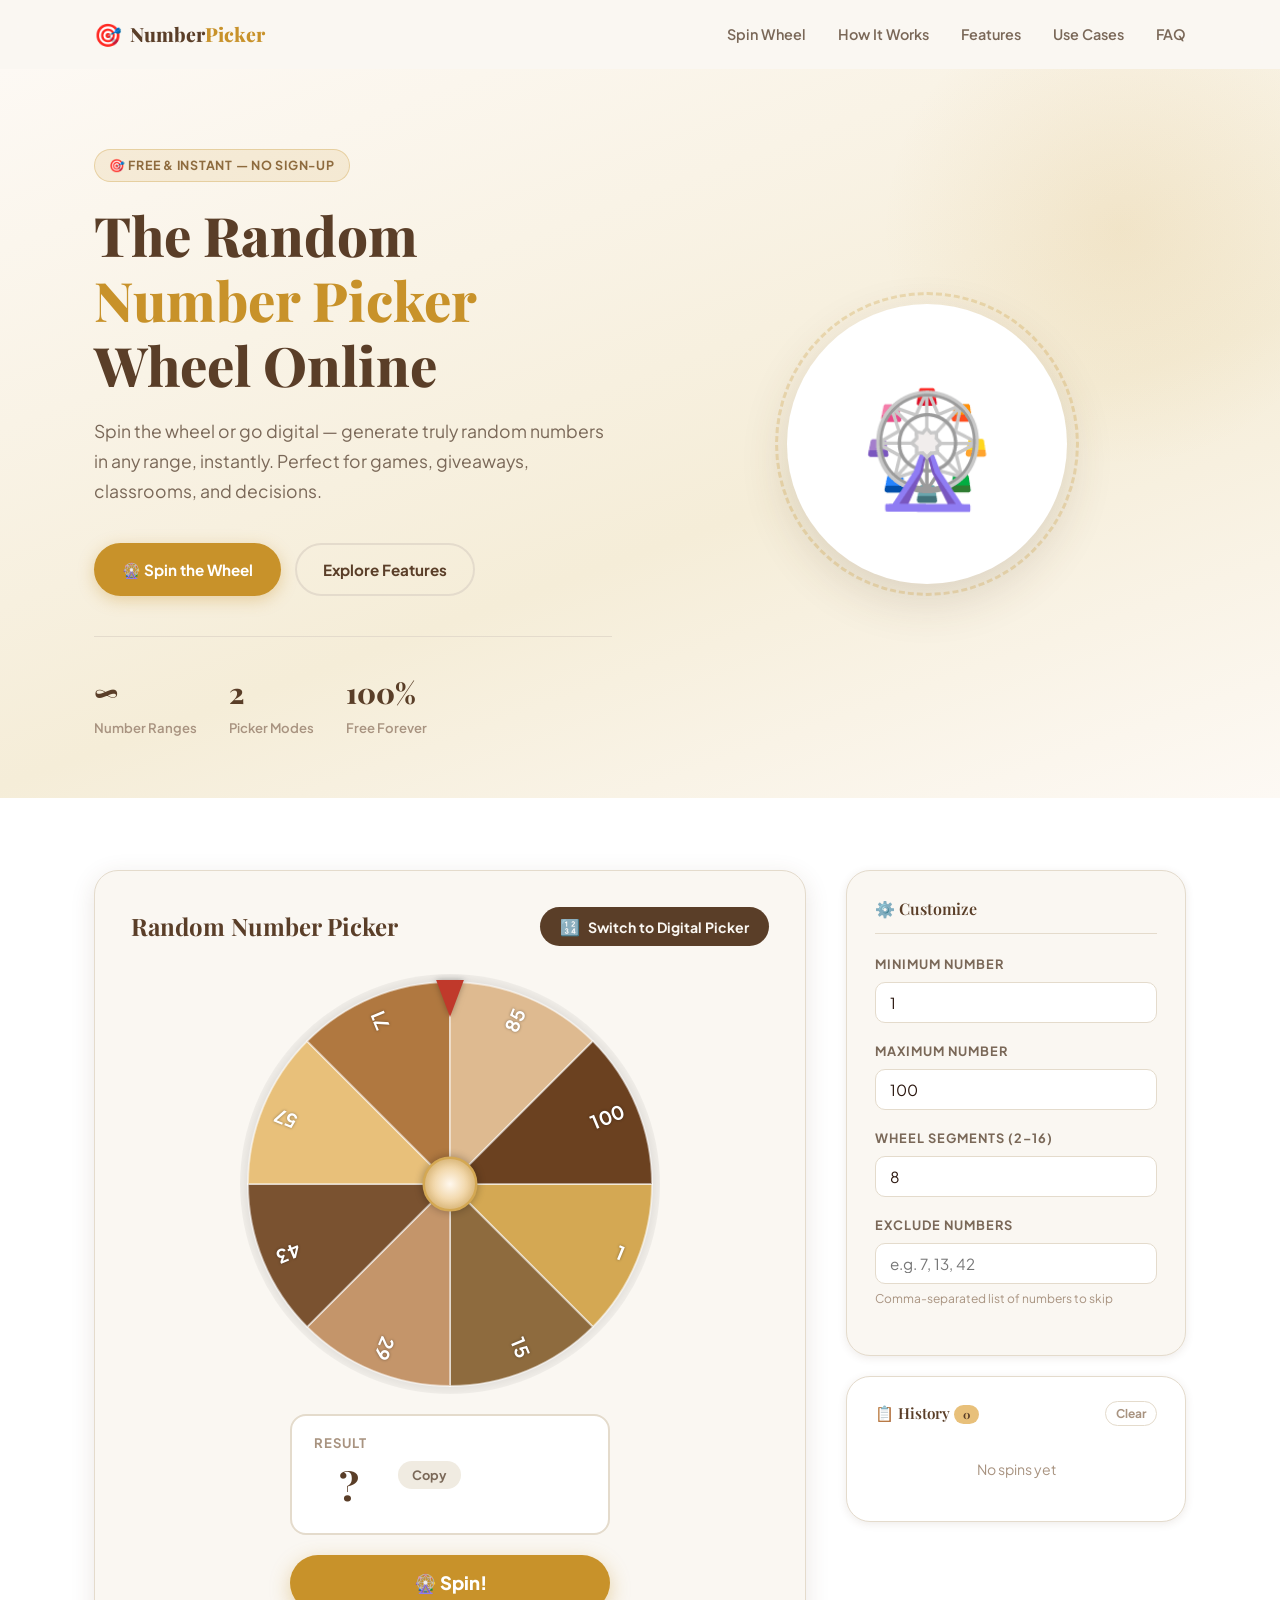
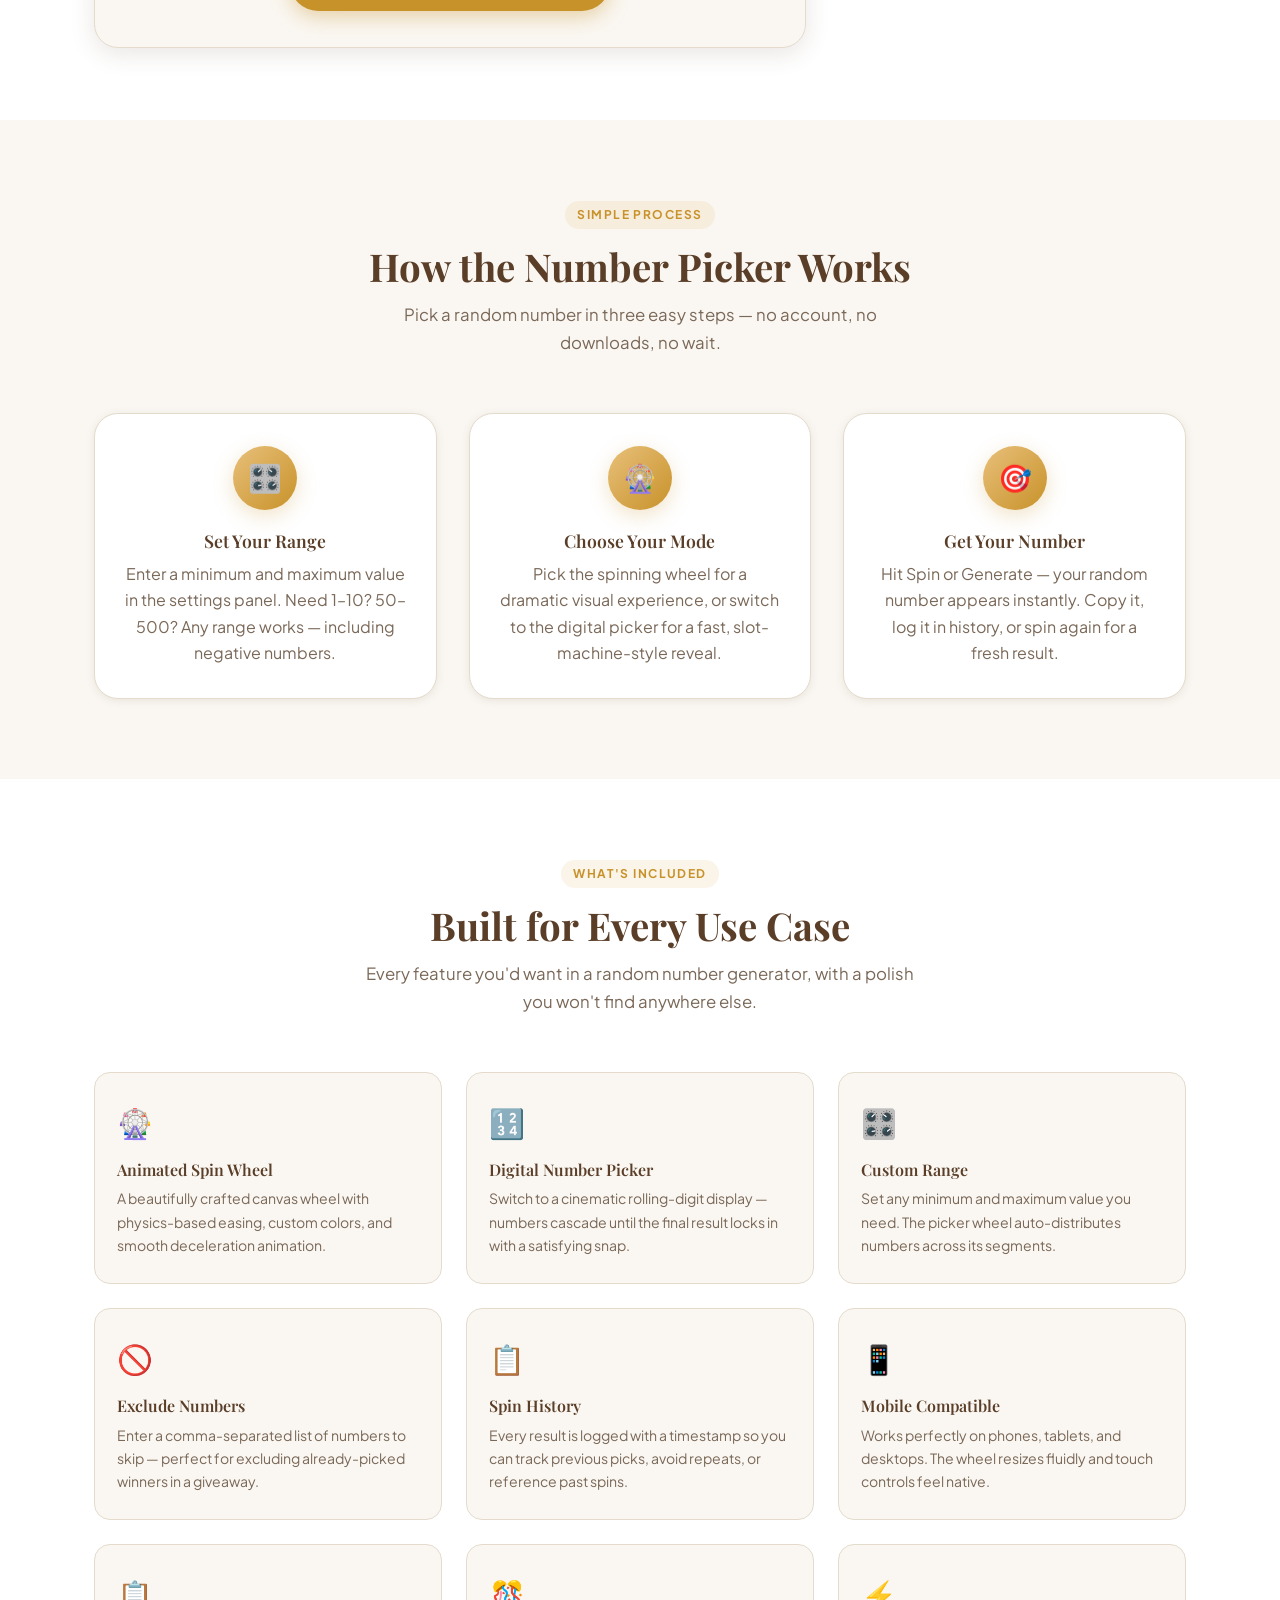
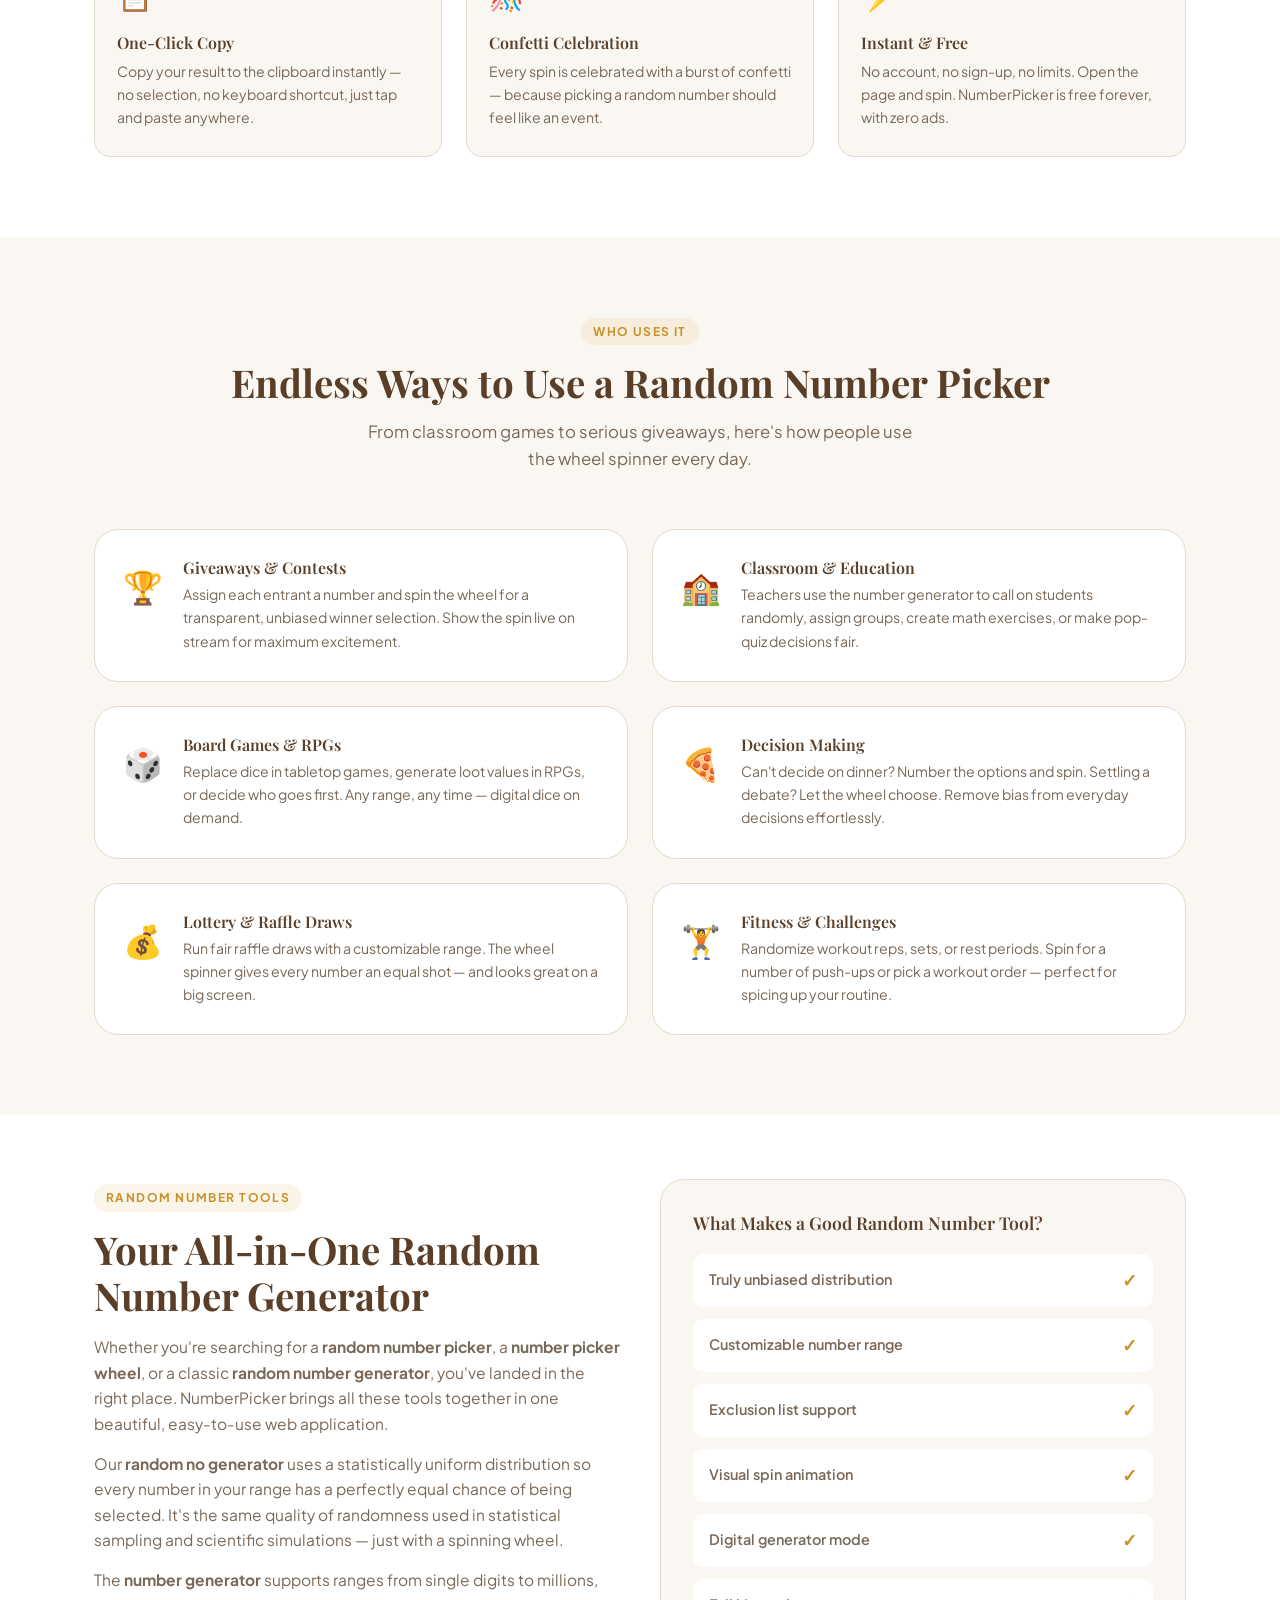
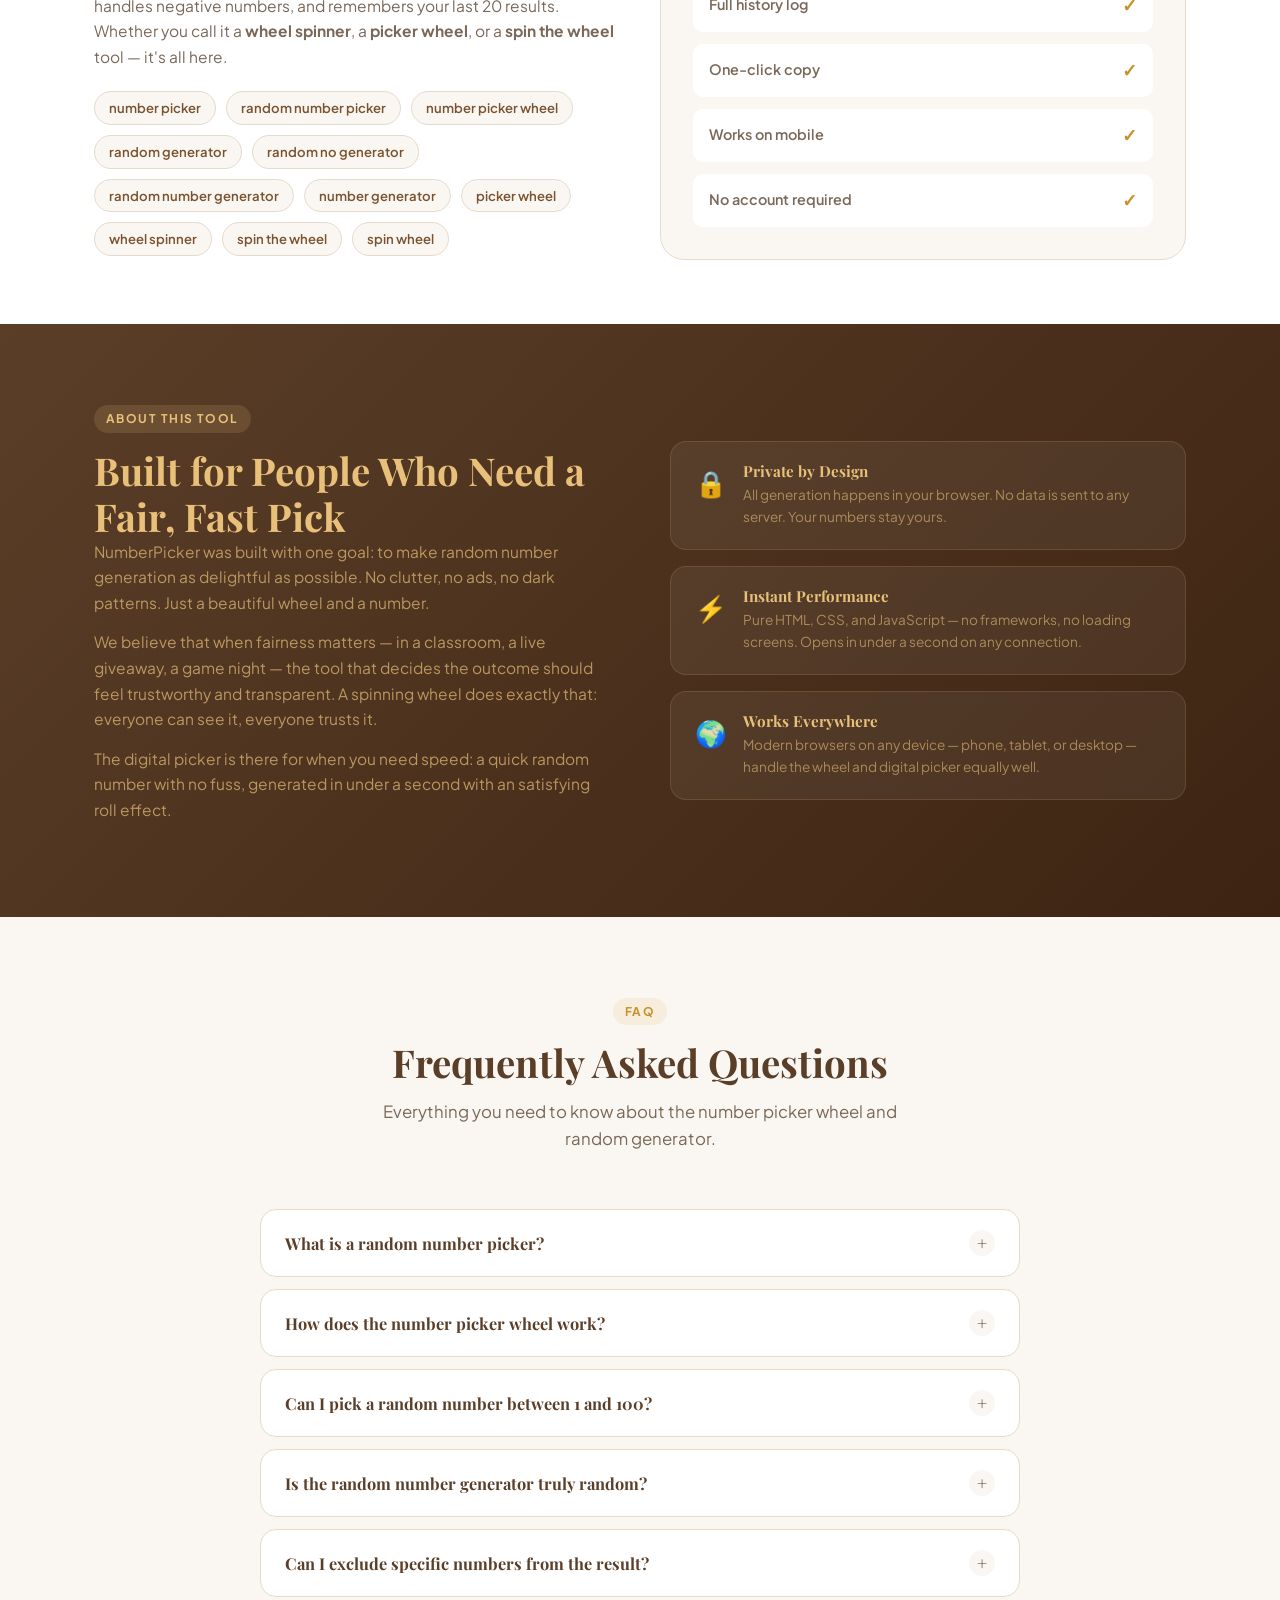
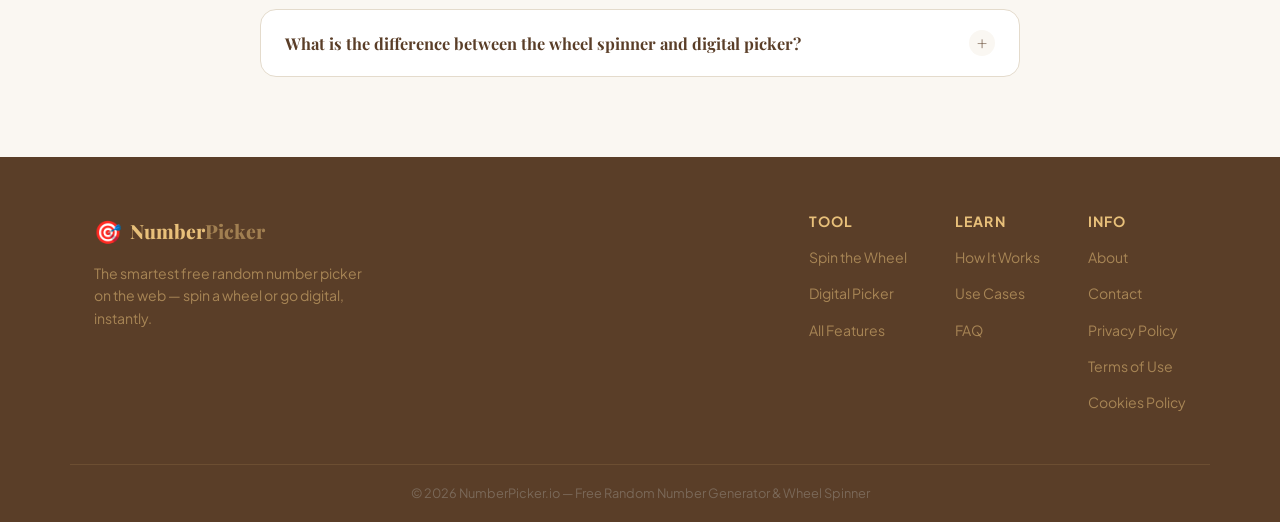
==== index.html @ 72702cea "Update index.html" ====
<!DOCTYPE html>
<html lang="en">
<head>
  <meta charset="UTF-8" />
  <meta name="viewport" content="width=device-width, initial-scale=1.0" />
  <title>Number Picker Wheel — Random Number Generator — Spin the Wheel</title>
  <meta name="description" content="NumberPicker is a free random number picker with a beautiful spin wheel and digital picker. Customize your range, exclude numbers, and spin instantly. Perfect for giveaways, games, classrooms, and more." />
  <meta name="keywords" content="number picker, random number picker, number picker wheel, random generator, random number generator, number generator, picker wheel, wheel spinner, spin the wheel, spin wheel, random no generator" />
  <link rel="canonical" href="https://numberpicker.github.io/" />
  <link rel="icon" type="image/png" sizes="32x32" href="/favicon.png">

  <!-- Open Graph -->
  <meta property="og:type" content="website" />
  <meta property="og:url" content="https://numberpicker.github.io/" />
  <meta property="og:title" content="Number Picker Wheel — Free Random Number Generator" />
  <meta property="og:description" content="Spin the wheel or use the digital picker to generate random numbers instantly. Fully customizable, free, and beautiful." />
  <meta property="og:image" content="https://numberpicker.github.io/images/og.png" />

  <!-- Twitter Card -->
  <meta name="twitter:card" content="summary_large_image" />
  <meta name="twitter:title" content="Number Picker Wheel — Free Random Number Generator" />
  <meta name="twitter:description" content="Free random number picker with a spin wheel and digital mode. Customizable range, exclusions, and spin history." />
  <meta name="twitter:image" content="https://numberpicker.github.io/images/og.png" />

  <!-- Schema Markup -->
  <script type="application/ld+json">
  {
    "@context": "https://schema.org",
    "@graph": [
      {
        "@type": "WebSite",
        "@id": "https://numberpicker.github.io/#website",
        "url": "https://numberpicker.github.io/",
        "name": "NumberPicker",
        "description": "Free random number picker with spin wheel and digital generator",
        "inLanguage": "en-US"
      },
      {
        "@type": "WebApplication",
        "@id": "https://numberpicker.github.io/#app",
        "name": "Number Picker Wheel",
        "url": "https://numberpicker.github.io/",
        "description": "A free, beautiful random number generator with a spin wheel and digital picker mode. Customize your range, exclude numbers, and spin instantly.",
        "applicationCategory": "UtilityApplication",
        "operatingSystem": "Any",
        "offers": {
          "@type": "Offer",
          "price": "0",
          "priceCurrency": "USD"
        },
        "featureList": [
          "Animated number picker wheel",
          "Digital random number generator",
          "Customizable number range",
          "Exclude specific numbers",
          "Spin history log",
          "Copy result to clipboard",
          "Mobile compatible"
        ]
      },
      {
        "@type": "FAQPage",
        "@id": "https://numberpicker.github.io/#faq",
        "mainEntity": [
          {
            "@type": "Question",
            "name": "What is a random number picker?",
            "acceptedAnswer": {
              "@type": "Answer",
              "text": "A random number picker is a tool that generates an unbiased, random number within a user-defined range. NumberPicker offers both a spinning wheel and a digital display mode."
            }
          },
          {
            "@type": "Question",
            "name": "How does the number picker wheel work?",
            "acceptedAnswer": {
              "@type": "Answer",
              "text": "The picker wheel displays your number range across animated wheel segments. When you spin, it uses a cryptographically seeded random algorithm to determine the landing segment, which contains your random number."
            }
          },
          {
            "@type": "Question",
            "name": "Can I pick a random number between 1 and 100?",
            "acceptedAnswer": {
              "@type": "Answer",
              "text": "Yes! By default the tool is set to 1–100. You can change the minimum and maximum to any range you like."
            }
          },
          {
            "@type": "Question",
            "name": "Is this random number generator truly random?",
            "acceptedAnswer": {
              "@type": "Answer",
              "text": "NumberPicker uses JavaScript's built-in Math.random() seeded with system entropy, producing results that are statistically indistinguishable from true randomness for practical purposes."
            }
          },
          {
            "@type": "Question",
            "name": "Can I exclude certain numbers from the result?",
            "acceptedAnswer": {
              "@type": "Answer",
              "text": "Yes. Enter any numbers you want excluded in the 'Exclude Numbers' field in the settings panel, separated by commas."
            }
          },
          {
            "@type": "Question",
            "name": "What is the difference between the wheel spinner and digital picker?",
            "acceptedAnswer": {
              "@type": "Answer",
              "text": "The wheel spinner gives a visual, animated experience of randomness — great for games and live events. The digital picker rapidly cycles through numbers and locks on a final result, similar to a slot machine display."
            }
          }
        ]
      }
    ]
  }
  </script>

  <!-- Fonts -->
  <link rel="preconnect" href="https://fonts.googleapis.com" />
  <link rel="preconnect" href="https://fonts.gstatic.com" crossorigin />
  <link href="https://fonts.googleapis.com/css2?family=Playfair+Display:wght@700;800&family=Plus+Jakarta+Sans:wght@400;600;700;800&display=swap" rel="stylesheet" />

  <link rel="stylesheet" href="css/style.css" />
</head>
<body>

<!-- Header Placeholder -->
<div id="header-placeholder"></div>

<!-- Confetti Container -->
<div id="confetti-container" aria-hidden="true"></div>

<!-- ═══════════════════════════════════════════════════════
     HERO SECTION
═══════════════════════════════════════════════════════ -->
<section class="hero" aria-labelledby="hero-heading">
  <div class="container">
    <div class="hero-inner">
      <div class="hero-text">
        <div class="hero-badge">🎯 Free &amp; Instant — No Sign-up</div>
        <h1 id="hero-heading">The Random<br><em>Number Picker</em><br>Wheel Online</h1>
        <p class="hero-sub">Spin the wheel or go digital — generate truly random numbers in any range, instantly. Perfect for games, giveaways, classrooms, and decisions.</p>
        <div class="hero-ctas">
          <a href="#app" class="btn-primary">🎡 Spin the Wheel</a>
          <a href="#features" class="btn-outline">Explore Features</a>
        </div>
        <div class="hero-stats">
          <div>
            <div class="hero-stat-num">∞</div>
            <div class="hero-stat-label">Number Ranges</div>
          </div>
          <div>
            <div class="hero-stat-num">2</div>
            <div class="hero-stat-label">Picker Modes</div>
          </div>
          <div>
            <div class="hero-stat-num">100%</div>
            <div class="hero-stat-label">Free Forever</div>
          </div>
        </div>
      </div>
      <div class="hero-visual" aria-hidden="true">
        <div class="hero-wheel-preview">🎡</div>
      </div>
    </div>
  </div>
</section>

<!-- ═══════════════════════════════════════════════════════
     APP SECTION (Main Web App)
═══════════════════════════════════════════════════════ -->
<section id="app" aria-labelledby="app-heading">
  <div class="container">
    <div class="app-grid">

      <!-- Main App Card -->
      <div class="app-main-card">
        <div class="app-title-row">
          <h2 id="app-heading">Random Number Picker</h2>
          <button class="mode-toggle-btn" id="mode-toggle" aria-label="Switch picker mode">
            <span class="mode-icon">🔢</span> Switch to Digital Picker
          </button>
        </div>

        <!-- WHEEL MODE -->
        <div id="wheel-section">
          <div class="canvas-wrap">
            <canvas id="wheel-canvas" aria-label="Number picker wheel" role="img"></canvas>
          </div>
          <div class="result-area" aria-live="polite" aria-label="Spin result">
            <div>
              <div class="result-label">Result</div>
              <div id="result-display">?</div>
            </div>
            <button class="copy-btn" id="copy-result" aria-label="Copy result">Copy</button>
          </div>
          <button class="spin-btn" id="spin-btn" aria-label="Spin the wheel">
            🎡 Spin!
          </button>
        </div>

        <!-- DIGITAL MODE -->
        <div id="digital-section" class="hidden">
          <div class="digital-display" aria-live="polite" aria-label="Digital number display">
            <div class="digital-label">Random Number Generator</div>
            <span id="digital-result">—</span>
            <div class="digital-range" id="digital-range-label">Range: 1 – 100</div>
          </div>
          <button class="generate-btn" id="generate-btn" aria-label="Generate random number">
            🔢 Generate Number
          </button>
        </div>
      </div>

      <!-- Settings + History Sidebar -->
      <div class="sidebar">
        <div class="settings-card">
          <h3>⚙️ Customize</h3>
          <div class="form-group">
            <label for="min-input">Minimum Number</label>
            <input type="number" id="min-input" value="1" min="-99999" max="99999" aria-label="Minimum number" />
          </div>
          <div class="form-group">
            <label for="max-input">Maximum Number</label>
            <input type="number" id="max-input" value="100" min="-99999" max="99999" aria-label="Maximum number" />
          </div>
          <div class="form-group">
            <label for="segments-input">Wheel Segments (2–16)</label>
            <input type="number" id="segments-input" value="8" min="2" max="16" aria-label="Number of wheel segments" />
          </div>
          <div class="form-group">
            <label for="exclude-input">Exclude Numbers</label>
            <input type="text" id="exclude-input" placeholder="e.g. 7, 13, 42" aria-label="Numbers to exclude, comma separated" />
            <div class="form-hint">Comma-separated list of numbers to skip</div>
          </div>
        </div>

        <div class="history-card">
          <div class="history-header">
            <h3>📋 History <span class="history-badge" id="history-count">0</span></h3>
            <button class="clear-btn" id="clear-history" aria-label="Clear history">Clear</button>
          </div>
          <ul class="history-list" id="history-list" aria-label="Spin history">
            <li class="history-empty">No spins yet</li>
          </ul>
        </div>
      </div>

    </div>
  </div>
</section>

<!-- ═══════════════════════════════════════════════════════
     HOW IT WORKS
═══════════════════════════════════════════════════════ -->
<section id="how-it-works" class="section" aria-labelledby="how-heading">
  <div class="container">
    <div class="section-header animate-on-scroll">
      <span class="section-label">Simple Process</span>
      <h2 id="how-heading">How the Number Picker Works</h2>
      <p>Pick a random number in three easy steps — no account, no downloads, no wait.</p>
    </div>
    <div class="steps-grid">
      <div class="step-card animate-on-scroll" data-delay="1">
        <div class="step-icon" aria-hidden="true">🎛️</div>
        <h3>Set Your Range</h3>
        <p>Enter a minimum and maximum value in the settings panel. Need 1–10? 50–500? Any range works — including negative numbers.</p>
      </div>
      <div class="step-card animate-on-scroll" data-delay="2">
        <div class="step-icon" aria-hidden="true">🎡</div>
        <h3>Choose Your Mode</h3>
        <p>Pick the spinning wheel for a dramatic visual experience, or switch to the digital picker for a fast, slot-machine-style reveal.</p>
      </div>
      <div class="step-card animate-on-scroll" data-delay="3">
        <div class="step-icon" aria-hidden="true">🎯</div>
        <h3>Get Your Number</h3>
        <p>Hit Spin or Generate — your random number appears instantly. Copy it, log it in history, or spin again for a fresh result.</p>
      </div>
    </div>
  </div>
</section>

<!-- ═══════════════════════════════════════════════════════
     FEATURES
═══════════════════════════════════════════════════════ -->
<section id="features" class="section" aria-labelledby="features-heading">
  <div class="container">
    <div class="section-header animate-on-scroll">
      <span class="section-label">What's Included</span>
      <h2 id="features-heading">Built for Every Use Case</h2>
      <p>Every feature you'd want in a random number generator, with a polish you won't find anywhere else.</p>
    </div>
    <div class="features-grid">
      <div class="feature-card animate-on-scroll" data-delay="1">
        <div class="feature-icon" aria-hidden="true">🎡</div>
        <h3>Animated Spin Wheel</h3>
        <p>A beautifully crafted canvas wheel with physics-based easing, custom colors, and smooth deceleration animation.</p>
      </div>
      <div class="feature-card animate-on-scroll" data-delay="2">
        <div class="feature-icon" aria-hidden="true">🔢</div>
        <h3>Digital Number Picker</h3>
        <p>Switch to a cinematic rolling-digit display — numbers cascade until the final result locks in with a satisfying snap.</p>
      </div>
      <div class="feature-card animate-on-scroll" data-delay="3">
        <div class="feature-icon" aria-hidden="true">🎛️</div>
        <h3>Custom Range</h3>
        <p>Set any minimum and maximum value you need. The picker wheel auto-distributes numbers across its segments.</p>
      </div>
      <div class="feature-card animate-on-scroll" data-delay="4">
        <div class="feature-icon" aria-hidden="true">🚫</div>
        <h3>Exclude Numbers</h3>
        <p>Enter a comma-separated list of numbers to skip — perfect for excluding already-picked winners in a giveaway.</p>
      </div>
      <div class="feature-card animate-on-scroll" data-delay="5">
        <div class="feature-icon" aria-hidden="true">📋</div>
        <h3>Spin History</h3>
        <p>Every result is logged with a timestamp so you can track previous picks, avoid repeats, or reference past spins.</p>
      </div>
      <div class="feature-card animate-on-scroll" data-delay="1">
        <div class="feature-icon" aria-hidden="true">📱</div>
        <h3>Mobile Compatible</h3>
        <p>Works perfectly on phones, tablets, and desktops. The wheel resizes fluidly and touch controls feel native.</p>
      </div>
      <div class="feature-card animate-on-scroll" data-delay="2">
        <div class="feature-icon" aria-hidden="true">📋</div>
        <h3>One-Click Copy</h3>
        <p>Copy your result to the clipboard instantly — no selection, no keyboard shortcut, just tap and paste anywhere.</p>
      </div>
      <div class="feature-card animate-on-scroll" data-delay="3">
        <div class="feature-icon" aria-hidden="true">🎊</div>
        <h3>Confetti Celebration</h3>
        <p>Every spin is celebrated with a burst of confetti — because picking a random number should feel like an event.</p>
      </div>
      <div class="feature-card animate-on-scroll" data-delay="4">
        <div class="feature-icon" aria-hidden="true">⚡</div>
        <h3>Instant &amp; Free</h3>
        <p>No account, no sign-up, no limits. Open the page and spin. NumberPicker is free forever, with zero ads.</p>
      </div>
    </div>
  </div>
</section>

<!-- ═══════════════════════════════════════════════════════
     USE CASES
═══════════════════════════════════════════════════════ -->
<section id="use-cases" class="section" aria-labelledby="usecases-heading">
  <div class="container">
    <div class="section-header animate-on-scroll">
      <span class="section-label">Who Uses It</span>
      <h2 id="usecases-heading">Endless Ways to Use a Random Number Picker</h2>
      <p>From classroom games to serious giveaways, here's how people use the wheel spinner every day.</p>
    </div>
    <div class="usecases-grid">
      <div class="usecase-card animate-on-scroll" data-delay="1">
        <div class="usecase-emoji" aria-hidden="true">🏆</div>
        <div>
          <h3>Giveaways &amp; Contests</h3>
          <p>Assign each entrant a number and spin the wheel for a transparent, unbiased winner selection. Show the spin live on stream for maximum excitement.</p>
        </div>
      </div>
      <div class="usecase-card animate-on-scroll" data-delay="2">
        <div class="usecase-emoji" aria-hidden="true">🏫</div>
        <div>
          <h3>Classroom &amp; Education</h3>
          <p>Teachers use the number generator to call on students randomly, assign groups, create math exercises, or make pop-quiz decisions fair.</p>
        </div>
      </div>
      <div class="usecase-card animate-on-scroll" data-delay="3">
        <div class="usecase-emoji" aria-hidden="true">🎲</div>
        <div>
          <h3>Board Games &amp; RPGs</h3>
          <p>Replace dice in tabletop games, generate loot values in RPGs, or decide who goes first. Any range, any time — digital dice on demand.</p>
        </div>
      </div>
      <div class="usecase-card animate-on-scroll" data-delay="4">
        <div class="usecase-emoji" aria-hidden="true">🍕</div>
        <div>
          <h3>Decision Making</h3>
          <p>Can't decide on dinner? Number the options and spin. Settling a debate? Let the wheel choose. Remove bias from everyday decisions effortlessly.</p>
        </div>
      </div>
      <div class="usecase-card animate-on-scroll" data-delay="1">
        <div class="usecase-emoji" aria-hidden="true">💰</div>
        <div>
          <h3>Lottery &amp; Raffle Draws</h3>
          <p>Run fair raffle draws with a customizable range. The wheel spinner gives every number an equal shot — and looks great on a big screen.</p>
        </div>
      </div>
      <div class="usecase-card animate-on-scroll" data-delay="2">
        <div class="usecase-emoji" aria-hidden="true">🏋️</div>
        <div>
          <h3>Fitness &amp; Challenges</h3>
          <p>Randomize workout reps, sets, or rest periods. Spin for a number of push-ups or pick a workout order — perfect for spicing up your routine.</p>
        </div>
      </div>
    </div>
  </div>
</section>

<!-- ═══════════════════════════════════════════════════════
     KEYWORDS / SEO CONTENT
═══════════════════════════════════════════════════════ -->
<section id="keywords" aria-labelledby="keywords-heading">
  <div class="container">
    <div class="keywords-grid">
      <div class="keywords-content animate-on-scroll">
        <span class="section-label">Random Number Tools</span>
        <h2 id="keywords-heading">Your All-in-One Random Number Generator</h2>
        <p>Whether you're searching for a <strong>random number picker</strong>, a <strong>number picker wheel</strong>, or a classic <strong>random number generator</strong>, you've landed in the right place. NumberPicker brings all these tools together in one beautiful, easy-to-use web application.</p>
        <p>Our <strong>random no generator</strong> uses a statistically uniform distribution so every number in your range has a perfectly equal chance of being selected. It's the same quality of randomness used in statistical sampling and scientific simulations — just with a spinning wheel.</p>
        <p>The <strong>number generator</strong> supports ranges from single digits to millions, handles negative numbers, and remembers your last 20 results. Whether you call it a <strong>wheel spinner</strong>, a <strong>picker wheel</strong>, or a <strong>spin the wheel</strong> tool — it's all here.</p>
        <div class="keyword-pills" aria-label="Related search terms">
          <span class="keyword-pill">number picker</span>
          <span class="keyword-pill">random number picker</span>
          <span class="keyword-pill">number picker wheel</span>
          <span class="keyword-pill">random generator</span>
          <span class="keyword-pill">random no generator</span>
          <span class="keyword-pill">random number generator</span>
          <span class="keyword-pill">number generator</span>
          <span class="keyword-pill">picker wheel</span>
          <span class="keyword-pill">wheel spinner</span>
          <span class="keyword-pill">spin the wheel</span>
          <span class="keyword-pill">spin wheel</span>
        </div>
      </div>
      <div class="keywords-visual animate-on-scroll" data-delay="2">
        <h3>What Makes a Good Random Number Tool?</h3>
        <div class="tool-comparison">
          <div class="comparison-row"><span>Truly unbiased distribution</span><span class="comparison-check">✓</span></div>
          <div class="comparison-row"><span>Customizable number range</span><span class="comparison-check">✓</span></div>
          <div class="comparison-row"><span>Exclusion list support</span><span class="comparison-check">✓</span></div>
          <div class="comparison-row"><span>Visual spin animation</span><span class="comparison-check">✓</span></div>
          <div class="comparison-row"><span>Digital generator mode</span><span class="comparison-check">✓</span></div>
          <div class="comparison-row"><span>Full history log</span><span class="comparison-check">✓</span></div>
          <div class="comparison-row"><span>One-click copy</span><span class="comparison-check">✓</span></div>
          <div class="comparison-row"><span>Works on mobile</span><span class="comparison-check">✓</span></div>
          <div class="comparison-row"><span>No account required</span><span class="comparison-check">✓</span></div>
        </div>
      </div>
    </div>
  </div>
</section>

<!-- ═══════════════════════════════════════════════════════
     ABOUT
═══════════════════════════════════════════════════════ -->
<section id="about" aria-labelledby="about-heading">
  <div class="container">
    <div class="about-inner">
      <div class="about-text animate-on-scroll">
        <span class="section-label">About This Tool</span>
        <h2 id="about-heading">Built for People Who Need a Fair, Fast Pick</h2>
        <p>NumberPicker was built with one goal: to make random number generation as delightful as possible. No clutter, no ads, no dark patterns. Just a beautiful wheel and a number.</p>
        <p>We believe that when fairness matters — in a classroom, a live giveaway, a game night — the tool that decides the outcome should feel trustworthy and transparent. A spinning wheel does exactly that: everyone can see it, everyone trusts it.</p>
        <p>The digital picker is there for when you need speed: a quick random number with no fuss, generated in under a second with an satisfying roll effect.</p>
      </div>
      <div class="about-cards animate-on-scroll" data-delay="2">
        <div class="about-card">
          <div class="about-card-icon" aria-hidden="true">🔒</div>
          <div>
            <h4>Private by Design</h4>
            <p>All generation happens in your browser. No data is sent to any server. Your numbers stay yours.</p>
          </div>
        </div>
        <div class="about-card">
          <div class="about-card-icon" aria-hidden="true">⚡</div>
          <div>
            <h4>Instant Performance</h4>
            <p>Pure HTML, CSS, and JavaScript — no frameworks, no loading screens. Opens in under a second on any connection.</p>
          </div>
        </div>
        <div class="about-card">
          <div class="about-card-icon" aria-hidden="true">🌍</div>
          <div>
            <h4>Works Everywhere</h4>
            <p>Modern browsers on any device — phone, tablet, or desktop — handle the wheel and digital picker equally well.</p>
          </div>
        </div>
      </div>
    </div>
  </div>
</section>

<!-- ═══════════════════════════════════════════════════════
     FAQ
═══════════════════════════════════════════════════════ -->
<section id="faq" class="section" aria-labelledby="faq-heading">
  <div class="container">
    <div class="section-header animate-on-scroll">
      <span class="section-label">FAQ</span>
      <h2 id="faq-heading">Frequently Asked Questions</h2>
      <p>Everything you need to know about the number picker wheel and random generator.</p>
    </div>
    <div class="faq-list" role="list">

      <div class="faq-item animate-on-scroll" data-delay="1" role="listitem">
        <button class="faq-question" aria-expanded="false">
          What is a random number picker?
          <span class="faq-icon" aria-hidden="true">+</span>
        </button>
        <div class="faq-answer">
          <p>A random number picker is a tool that generates an unbiased, statistically uniform number within a user-defined range. NumberPicker offers both a spinning wheel and a digital display mode, so you can choose the experience that fits your situation.</p>
        </div>
      </div>

      <div class="faq-item animate-on-scroll" data-delay="2" role="listitem">
        <button class="faq-question" aria-expanded="false">
          How does the number picker wheel work?
          <span class="faq-icon" aria-hidden="true">+</span>
        </button>
        <div class="faq-answer">
          <p>The picker wheel displays numbers from your range across its colored segments. When you click Spin, it launches into a physics-based animation using an eased deceleration curve. The segment under the pointer when the wheel stops determines your random number.</p>
        </div>
      </div>

      <div class="faq-item animate-on-scroll" data-delay="3" role="listitem">
        <button class="faq-question" aria-expanded="false">
          Can I pick a random number between 1 and 100?
          <span class="faq-icon" aria-hidden="true">+</span>
        </button>
        <div class="faq-answer">
          <p>Yes — and that's the default setting! The minimum is set to 1 and maximum to 100 when you first load the page. You can adjust both fields in the Customize panel to any range you need.</p>
        </div>
      </div>

      <div class="faq-item animate-on-scroll" data-delay="1" role="listitem">
        <button class="faq-question" aria-expanded="false">
          Is the random number generator truly random?
          <span class="faq-icon" aria-hidden="true">+</span>
        </button>
        <div class="faq-answer">
          <p>NumberPicker uses JavaScript's Math.random(), which is seeded with system-level entropy by modern browsers. The results are statistically uniform — every number in your range has an equal probability — and suitable for all practical randomness applications.</p>
        </div>
      </div>

      <div class="faq-item animate-on-scroll" data-delay="2" role="listitem">
        <button class="faq-question" aria-expanded="false">
          Can I exclude specific numbers from the result?
          <span class="faq-icon" aria-hidden="true">+</span>
        </button>
        <div class="faq-answer">
          <p>Yes. Use the "Exclude Numbers" field in the settings panel and enter any numbers you want to skip, separated by commas. This is great for giveaways where certain numbers have already been picked, or for games where specific values should never appear.</p>
        </div>
      </div>

      <div class="faq-item animate-on-scroll" data-delay="3" role="listitem">
        <button class="faq-question" aria-expanded="false">
          What is the difference between the wheel spinner and digital picker?
          <span class="faq-icon" aria-hidden="true">+</span>
        </button>
        <div class="faq-answer">
          <p>The wheel spinner gives a visual, animated experience — the wheel physically rotates and slows to a stop, which builds suspense and is ideal for live events, games, or any time you want the process to be visible and exciting. The digital picker rapidly cycles through numbers like a slot machine and snaps to a final result — faster and great for quick decisions.</p>
        </div>
      </div>

    </div>
  </div>
</section>

<!-- Footer Placeholder -->
<div id="footer-placeholder"></div>

<!-- Scripts -->
<script src="js/header.js" defer></script>
<script src="js/footer.js" defer></script>
<script src="js/app.js" defer></script>

</body>
</html>
---- css/style.css ----
/* ============================================================
   NUMBER PICKER — Stylesheet
   ============================================================ */

/* ── Tokens ─────────────────────────────────────────────── */
:root {
  --cream: #FAF7F2;
  --cream-dark: #F0EBE1;
  --cream-border: #E4DBCC;
  --gold: #C8922A;
  --gold-light: #E8C07A;
  --gold-dark: #8E6B3E;
  --brown: #5A3E28;
  --brown-light: #7A5230;
  --red: #C0392B;
  --text: #2C1810;
  --text-muted: #7A6858;
  --text-light: #A89380;
  --white: #FFFFFF;
  --shadow-sm: 0 2px 8px rgba(90,62,40,0.10);
  --shadow-md: 0 6px 24px rgba(90,62,40,0.13);
  --shadow-lg: 0 16px 48px rgba(90,62,40,0.16);
  --radius: 16px;
  --radius-sm: 10px;
  --radius-lg: 24px;
  --transition: 0.25s ease;
}

/* ── Reset ───────────────────────────────────────────────── */
*, *::before, *::after { box-sizing: border-box; margin: 0; padding: 0; }
html { scroll-behavior: smooth; font-size: 16px; }
body {
  font-family: 'Plus Jakarta Sans', sans-serif;
  background: var(--cream);
  color: var(--text);
  line-height: 1.65;
  overflow-x: hidden;
}
img { max-width: 100%; display: block; }
a { color: var(--gold-dark); text-decoration: none; }
a:hover { color: var(--gold); }
ul { list-style: none; }
button { cursor: pointer; border: none; background: none; font-family: inherit; }

/* ── Typography ──────────────────────────────────────────── */
h1, h2, h3, h4 {
  font-family: 'Playfair Display', serif;
  line-height: 1.2;
  color: var(--brown);
}
h1 { font-size: clamp(2.2rem, 5vw, 3.4rem); font-weight: 800; }
h2 { font-size: clamp(1.6rem, 3.5vw, 2.4rem); font-weight: 700; }
h3 { font-size: 1.25rem; font-weight: 600; }
p { color: var(--text-muted); }

/* ── Layout ──────────────────────────────────────────────── */
.container { max-width: 1140px; margin: 0 auto; padding: 0 24px; }
.section { padding: 80px 0; }
.section-label {
  display: inline-block;
  font-size: 0.75rem;
  font-weight: 700;
  letter-spacing: 0.12em;
  text-transform: uppercase;
  color: var(--gold);
  background: rgba(200,146,42,0.1);
  padding: 4px 12px;
  border-radius: 100px;
  margin-bottom: 14px;
}
.section-header { text-align: center; margin-bottom: 56px; }
.section-header p { max-width: 560px; margin: 12px auto 0; font-size: 1.05rem; }

.hidden { display: none !important; }

/* ── Header ──────────────────────────────────────────────── */
.site-header {
  position: sticky;
  top: 0;
  z-index: 100;
  background: rgba(250,247,242,0.92);
  backdrop-filter: blur(14px);
  border-bottom: 1px solid transparent;
  transition: border-color var(--transition), box-shadow var(--transition);
}
.site-header.scrolled {
  border-color: var(--cream-border);
  box-shadow: var(--shadow-sm);
}
.header-inner {
  display: flex;
  align-items: center;
  justify-content: space-between;
  height: 68px;
  max-width: 1140px;
  margin: 0 auto;
  padding: 0 24px;
}
.logo {
  display: flex;
  align-items: center;
  gap: 8px;
  font-family: 'Playfair Display', serif;
  font-size: 1.22rem;
  font-weight: 800;
  color: var(--brown);
}
.logo:hover { color: var(--brown); }
.logo-icon { font-size: 1.4rem; }
.logo-dot { color: var(--gold); }
.main-nav ul { display: flex; gap: 32px; align-items: center; }
.main-nav a {
  font-size: 0.9rem;
  font-weight: 600;
  color: var(--text-muted);
  transition: color var(--transition);
}
.main-nav a:hover { color: var(--brown); }
.hamburger { display: none; flex-direction: column; gap: 5px; padding: 4px; }
.hamburger span {
  display: block; width: 22px; height: 2px;
  background: var(--brown);
  border-radius: 2px;
  transition: transform 0.2s, opacity 0.2s;
}
.hamburger.active span:nth-child(1) { transform: translateY(7px) rotate(45deg); }
.hamburger.active span:nth-child(2) { opacity: 0; }
.hamburger.active span:nth-child(3) { transform: translateY(-7px) rotate(-45deg); }
.mobile-nav {
  display: none;
  background: var(--white);
  border-top: 1px solid var(--cream-border);
  padding: 16px 24px;
}
.mobile-nav.open { display: block; }
.mobile-nav ul { display: flex; flex-direction: column; gap: 4px; }
.mobile-nav a {
  display: block;
  padding: 10px 0;
  font-weight: 600;
  color: var(--text-muted);
  border-bottom: 1px solid var(--cream-border);
}
.mobile-nav a:hover { color: var(--brown); }

/* ── Hero ────────────────────────────────────────────────── */
.hero {
  padding: 80px 0 60px;
  background: linear-gradient(160deg, #FDF9F4 0%, #F5EDD8 60%, #FDF9F4 100%);
  position: relative;
  overflow: hidden;
}
.hero::before {
  content: '';
  position: absolute;
  top: -80px; right: -80px;
  width: 480px; height: 480px;
  background: radial-gradient(circle, rgba(200,146,42,0.12) 0%, transparent 70%);
  border-radius: 50%;
  pointer-events: none;
}
.hero-inner {
  display: grid;
  grid-template-columns: 1fr 1fr;
  gap: 56px;
  align-items: center;
}
.hero-badge {
  display: inline-flex;
  align-items: center;
  gap: 6px;
  background: rgba(200,146,42,0.12);
  border: 1px solid rgba(200,146,42,0.3);
  border-radius: 100px;
  padding: 5px 14px;
  font-size: 0.78rem;
  font-weight: 700;
  color: var(--gold-dark);
  letter-spacing: 0.06em;
  text-transform: uppercase;
  margin-bottom: 20px;
}
.hero h1 { margin-bottom: 20px; }
.hero h1 em {
  font-style: normal;
  color: var(--gold);
  position: relative;
}
.hero-sub {
  font-size: 1.1rem;
  line-height: 1.7;
  color: var(--text-muted);
  margin-bottom: 36px;
}
.hero-ctas { display: flex; gap: 14px; flex-wrap: wrap; }
.btn-primary {
  display: inline-flex;
  align-items: center;
  gap: 8px;
  background: var(--gold);
  color: var(--white);
  font-weight: 700;
  font-size: 0.95rem;
  padding: 13px 28px;
  border-radius: 100px;
  transition: background var(--transition), transform 0.15s, box-shadow var(--transition);
  box-shadow: 0 4px 16px rgba(200,146,42,0.35);
}
.btn-primary:hover {
  background: var(--gold-dark);
  color: var(--white);
  transform: translateY(-2px);
  box-shadow: 0 8px 24px rgba(200,146,42,0.4);
}
.btn-outline {
  display: inline-flex;
  align-items: center;
  gap: 8px;
  background: transparent;
  color: var(--brown);
  font-weight: 700;
  font-size: 0.95rem;
  padding: 12px 26px;
  border-radius: 100px;
  border: 2px solid var(--cream-border);
  transition: border-color var(--transition), background var(--transition);
}
.btn-outline:hover {
  border-color: var(--gold-light);
  background: rgba(200,146,42,0.06);
  color: var(--brown);
}
.hero-stats {
  display: flex;
  gap: 32px;
  margin-top: 40px;
  padding-top: 32px;
  border-top: 1px solid var(--cream-border);
}
.hero-stat-num {
  font-family: 'Playfair Display', serif;
  font-size: 1.8rem;
  font-weight: 800;
  color: var(--brown);
}
.hero-stat-label { font-size: 0.82rem; color: var(--text-light); font-weight: 600; }
.hero-visual { display: flex; justify-content: center; align-items: center; }
.hero-wheel-preview {
  width: 280px; height: 280px;
  background: var(--white);
  border-radius: 50%;
  box-shadow: var(--shadow-lg);
  display: flex; align-items: center; justify-content: center;
  font-size: 7rem;
  animation: float 4s ease-in-out infinite;
  position: relative;
}
.hero-wheel-preview::after {
  content: '';
  position: absolute;
  inset: -12px;
  border-radius: 50%;
  border: 3px dashed rgba(200,146,42,0.25);
  animation: spin-slow 20s linear infinite;
}
@keyframes float { 0%,100%{transform:translateY(0);} 50%{transform:translateY(-14px);} }
@keyframes spin-slow { to { transform: rotate(360deg); } }

/* ── APP SECTION ─────────────────────────────────────────── */
#app {
  padding: 72px 0;
  background: var(--white);
}
.app-grid {
  display: grid;
  grid-template-columns: 1fr 340px;
  gap: 40px;
  align-items: start;
}
.app-main-card {
  background: var(--cream);
  border: 1px solid var(--cream-border);
  border-radius: var(--radius-lg);
  padding: 36px;
  box-shadow: var(--shadow-md);
}
.app-title-row {
  display: flex;
  align-items: center;
  justify-content: space-between;
  margin-bottom: 28px;
  flex-wrap: wrap;
  gap: 12px;
}
.app-title-row h2 { font-size: 1.5rem; }

/* Mode toggle button */
.mode-toggle-btn {
  display: inline-flex;
  align-items: center;
  gap: 8px;
  background: var(--brown);
  color: var(--cream);
  font-size: 0.88rem;
  font-weight: 700;
  padding: 9px 20px;
  border-radius: 100px;
  transition: background var(--transition), transform 0.15s;
}
.mode-toggle-btn:hover { background: var(--gold-dark); transform: translateY(-1px); }
.mode-toggle-btn.digital-active { background: var(--gold); }
.mode-icon { font-size: 1rem; }

/* Wheel canvas area */
#wheel-section { display: flex; flex-direction: column; align-items: center; gap: 20px; }
.canvas-wrap {
  position: relative;
  width: 100%;
  max-width: 420px;
}
#wheel-canvas { display: block; width: 100%; height: auto; border-radius: 50%; }
.spin-btn {
  display: flex;
  align-items: center;
  justify-content: center;
  gap: 10px;
  width: 100%;
  max-width: 320px;
  background: var(--gold);
  color: var(--white);
  font-size: 1.15rem;
  font-weight: 800;
  padding: 16px 32px;
  border-radius: 100px;
  box-shadow: 0 6px 20px rgba(200,146,42,0.38);
  transition: background var(--transition), transform 0.15s, box-shadow var(--transition);
}
.spin-btn:hover:not(:disabled) {
  background: var(--gold-dark);
  transform: translateY(-2px);
  box-shadow: 0 10px 28px rgba(200,146,42,0.45);
}
.spin-btn:disabled { opacity: 0.65; cursor: not-allowed; transform: none; }

/* Result display */
.result-area {
  display: flex;
  align-items: center;
  gap: 14px;
  background: var(--white);
  border: 2px solid var(--cream-border);
  border-radius: var(--radius);
  padding: 16px 22px;
  width: 100%;
  max-width: 320px;
}
.result-label { font-size: 0.82rem; font-weight: 700; color: var(--text-light); text-transform: uppercase; letter-spacing: 0.08em; }
#result-display {
  font-family: 'Playfair Display', serif;
  font-size: 2.4rem;
  font-weight: 800;
  color: var(--brown);
  min-width: 70px;
  flex: 1;
  text-align: center;
}
#result-display.pop { animation: pop 0.45s cubic-bezier(0.34,1.56,0.64,1); }
@keyframes pop { 0%{transform:scale(0.7);opacity:0.4;} 100%{transform:scale(1);opacity:1;} }

.copy-btn {
  background: var(--cream-dark);
  color: var(--text-muted);
  font-size: 0.8rem;
  font-weight: 700;
  padding: 6px 14px;
  border-radius: 100px;
  transition: background var(--transition), color var(--transition);
}
.copy-btn:hover { background: var(--gold-light); color: var(--brown); }

/* Digital mode */
#digital-section { display: flex; flex-direction: column; align-items: center; gap: 24px; }
.digital-display {
  background: var(--brown);
  border-radius: var(--radius-lg);
  padding: 40px 60px;
  text-align: center;
  width: 100%;
  max-width: 420px;
  box-shadow: var(--shadow-md), inset 0 2px 0 rgba(255,255,255,0.08);
  position: relative;
  overflow: hidden;
}
.digital-display::before {
  content: '';
  position: absolute;
  inset: 0;
  background: repeating-linear-gradient(0deg, transparent, transparent 3px, rgba(255,255,255,0.02) 4px);
  pointer-events: none;
}
.digital-label {
  font-size: 0.7rem;
  font-weight: 700;
  letter-spacing: 0.15em;
  text-transform: uppercase;
  color: rgba(232,192,122,0.6);
  margin-bottom: 12px;
  font-family: 'Plus Jakarta Sans', monospace;
}
#digital-result {
  font-family: 'Playfair Display', serif;
  font-size: clamp(4rem, 10vw, 6rem);
  font-weight: 800;
  color: var(--gold-light);
  letter-spacing: -0.02em;
  display: block;
  text-shadow: 0 0 40px rgba(232,192,122,0.4);
  transition: color 0.05s;
}
#digital-result.rolling { color: rgba(232,192,122,0.5); }
#digital-result.final-pop { animation: pop 0.5s cubic-bezier(0.34,1.56,0.64,1); }
.digital-range {
  margin-top: 10px;
  font-size: 0.8rem;
  color: rgba(232,192,122,0.4);
  font-family: 'Plus Jakarta Sans', sans-serif;
}
.generate-btn {
  width: 100%;
  max-width: 320px;
  background: var(--gold);
  color: var(--white);
  font-size: 1.1rem;
  font-weight: 800;
  padding: 15px 28px;
  border-radius: 100px;
  box-shadow: 0 6px 20px rgba(200,146,42,0.38);
  transition: background var(--transition), transform 0.15s;
}
.generate-btn:hover:not(:disabled) { background: var(--gold-dark); transform: translateY(-2px); }
.generate-btn:disabled { opacity: 0.65; cursor: not-allowed; }

/* Settings sidebar */
.settings-card {
  background: var(--cream);
  border: 1px solid var(--cream-border);
  border-radius: var(--radius-lg);
  padding: 28px;
  box-shadow: var(--shadow-sm);
}
.settings-card h3 {
  font-size: 1rem;
  margin-bottom: 20px;
  padding-bottom: 14px;
  border-bottom: 1px solid var(--cream-border);
  color: var(--brown);
}
.form-group { margin-bottom: 18px; }
.form-group label {
  display: block;
  font-size: 0.8rem;
  font-weight: 700;
  color: var(--text-muted);
  text-transform: uppercase;
  letter-spacing: 0.08em;
  margin-bottom: 7px;
}
.form-group input {
  width: 100%;
  padding: 10px 14px;
  border: 1.5px solid var(--cream-border);
  border-radius: var(--radius-sm);
  background: var(--white);
  font-family: inherit;
  font-size: 0.95rem;
  color: var(--text);
  transition: border-color var(--transition);
}
.form-group input:focus {
  outline: none;
  border-color: var(--gold);
}
.form-hint { font-size: 0.75rem; color: var(--text-light); margin-top: 5px; }

/* History */
.history-card {
  background: var(--white);
  border: 1px solid var(--cream-border);
  border-radius: var(--radius-lg);
  padding: 24px 28px;
  margin-top: 20px;
  box-shadow: var(--shadow-sm);
}
.history-header {
  display: flex;
  justify-content: space-between;
  align-items: center;
  margin-bottom: 16px;
}
.history-header h3 { font-size: 0.95rem; color: var(--brown); }
.history-badge {
  background: var(--gold-light);
  color: var(--brown);
  font-size: 0.72rem;
  font-weight: 700;
  padding: 2px 9px;
  border-radius: 100px;
}
.clear-btn {
  font-size: 0.75rem;
  font-weight: 700;
  color: var(--text-light);
  padding: 4px 10px;
  border-radius: 100px;
  border: 1px solid var(--cream-border);
  transition: color var(--transition), border-color var(--transition);
}
.clear-btn:hover { color: var(--red); border-color: var(--red); }
.history-list { max-height: 200px; overflow-y: auto; }
.history-empty { text-align: center; color: var(--text-light); font-size: 0.88rem; padding: 16px 0; }
.history-item {
  display: flex;
  justify-content: space-between;
  align-items: center;
  padding: 8px 0;
  border-bottom: 1px solid var(--cream-border);
  font-size: 0.88rem;
}
.history-item:last-child { border-bottom: none; }
.history-item.newest .h-num { color: var(--gold); font-weight: 800; }
.h-num { font-family: 'Playfair Display', serif; font-size: 1.1rem; font-weight: 700; color: var(--brown); }
.h-time { color: var(--text-light); font-size: 0.75rem; }

/* Confetti */
#confetti-container { position: fixed; top: 0; left: 0; width: 100%; height: 100%; pointer-events: none; z-index: 9999; }
.confetti-piece {
  position: absolute;
  top: -12px;
  animation: confettiFall linear forwards;
}
@keyframes confettiFall {
  0%  { transform: translateY(0) rotate(0deg); opacity: 1; }
  100%{ transform: translateY(100vh) rotate(720deg); opacity: 0; }
}

/* ── How It Works ─────────────────────────────────────────── */
#how-it-works { background: var(--cream); }
.steps-grid {
  display: grid;
  grid-template-columns: repeat(3, 1fr);
  gap: 32px;
}
.step-card {
  background: var(--white);
  border: 1px solid var(--cream-border);
  border-radius: var(--radius-lg);
  padding: 32px 28px;
  text-align: center;
  box-shadow: var(--shadow-sm);
  transition: transform var(--transition), box-shadow var(--transition);
}
.step-card:hover { transform: translateY(-4px); box-shadow: var(--shadow-md); }
.step-icon {
  width: 64px; height: 64px;
  background: linear-gradient(135deg, var(--gold-light), var(--gold));
  border-radius: 50%;
  display: flex; align-items: center; justify-content: center;
  font-size: 1.7rem;
  margin: 0 auto 20px;
  box-shadow: 0 6px 20px rgba(200,146,42,0.25);
}
.step-card h3 { margin-bottom: 10px; font-size: 1.1rem; }

/* ── Features ────────────────────────────────────────────── */
#features { background: var(--white); }
.features-grid {
  display: grid;
  grid-template-columns: repeat(3, 1fr);
  gap: 24px;
}
.feature-card {
  background: var(--cream);
  border: 1px solid var(--cream-border);
  border-radius: var(--radius);
  padding: 26px 22px;
  transition: transform var(--transition), box-shadow var(--transition);
}
.feature-card:hover { transform: translateY(-3px); box-shadow: var(--shadow-sm); }
.feature-icon { font-size: 1.8rem; margin-bottom: 14px; }
.feature-card h3 { font-size: 1rem; margin-bottom: 8px; }
.feature-card p { font-size: 0.88rem; }

/* ── Use Cases ───────────────────────────────────────────── */
#use-cases { background: var(--cream); }
.usecases-grid {
  display: grid;
  grid-template-columns: repeat(2, 1fr);
  gap: 24px;
}
.usecase-card {
  background: var(--white);
  border: 1px solid var(--cream-border);
  border-radius: var(--radius-lg);
  padding: 28px;
  display: flex;
  gap: 20px;
  align-items: flex-start;
  transition: transform var(--transition), box-shadow var(--transition);
}
.usecase-card:hover { transform: translateY(-3px); box-shadow: var(--shadow-sm); }
.usecase-emoji { font-size: 2rem; flex-shrink: 0; margin-top: 2px; }
.usecase-card h3 { font-size: 1rem; margin-bottom: 6px; }
.usecase-card p { font-size: 0.88rem; }

/* ── Keywords / SEO text ─────────────────────────────────── */
#keywords { background: var(--white); padding: 64px 0; }
.keywords-grid {
  display: grid;
  grid-template-columns: 1fr 1fr;
  gap: 40px;
  align-items: center;
}
.keywords-content h2 { margin-bottom: 16px; }
.keywords-content p { margin-bottom: 14px; font-size: 0.97rem; }
.keyword-pills {
  display: flex;
  flex-wrap: wrap;
  gap: 10px;
  margin-top: 22px;
}
.keyword-pill {
  background: var(--cream);
  border: 1px solid var(--cream-border);
  border-radius: 100px;
  padding: 5px 14px;
  font-size: 0.82rem;
  font-weight: 600;
  color: var(--brown-light);
  transition: background var(--transition), border-color var(--transition);
}
.keyword-pill:hover { background: var(--gold-light); border-color: var(--gold); }
.keywords-visual {
  background: var(--cream);
  border: 1px solid var(--cream-border);
  border-radius: var(--radius-lg);
  padding: 32px;
}
.keywords-visual h3 { margin-bottom: 20px; font-size: 1.1rem; }
.tool-comparison { display: flex; flex-direction: column; gap: 12px; }
.comparison-row {
  display: flex;
  align-items: center;
  justify-content: space-between;
  padding: 12px 16px;
  background: var(--white);
  border-radius: var(--radius-sm);
  font-size: 0.9rem;
  font-weight: 600;
  color: var(--text-muted);
}
.comparison-check { color: var(--gold); font-size: 1.1rem; }

/* ── About ───────────────────────────────────────────────── */
#about {
  background: linear-gradient(135deg, var(--brown) 0%, #3D2412 100%);
  padding: 80px 0;
}
#about .section-label { background: rgba(232,192,122,0.15); color: var(--gold-light); }
#about h2 { color: var(--gold-light); }
.about-inner {
  display: grid;
  grid-template-columns: 1fr 1fr;
  gap: 60px;
  align-items: center;
}
.about-text p { color: rgba(232,192,122,0.7); margin-bottom: 14px; font-size: 0.97rem; }
.about-cards { display: flex; flex-direction: column; gap: 16px; }
.about-card {
  background: rgba(255,255,255,0.06);
  border: 1px solid rgba(232,192,122,0.15);
  border-radius: var(--radius);
  padding: 20px 24px;
  display: flex;
  gap: 16px;
  align-items: flex-start;
}
.about-card-icon { font-size: 1.6rem; flex-shrink: 0; }
.about-card h4 { color: var(--gold-light); font-size: 0.95rem; margin-bottom: 4px; }
.about-card p { color: rgba(232,192,122,0.6); font-size: 0.85rem; margin: 0; }

/* ── FAQ ─────────────────────────────────────────────────── */
#faq { background: var(--cream); }
.faq-list { max-width: 760px; margin: 0 auto; display: flex; flex-direction: column; gap: 12px; }
.faq-item {
  background: var(--white);
  border: 1.5px solid var(--cream-border);
  border-radius: var(--radius);
  overflow: hidden;
  transition: border-color var(--transition);
}
.faq-item.open { border-color: var(--gold-light); }
.faq-question {
  width: 100%;
  text-align: left;
  display: flex;
  justify-content: space-between;
  align-items: center;
  padding: 20px 24px;
  font-family: 'Playfair Display', serif;
  font-size: 1.02rem;
  font-weight: 700;
  color: var(--brown);
  background: none;
  gap: 16px;
  transition: color var(--transition);
}
.faq-question:hover { color: var(--gold-dark); }
.faq-icon {
  width: 26px; height: 26px; flex-shrink: 0;
  background: var(--cream);
  border-radius: 50%;
  display: flex; align-items: center; justify-content: center;
  font-size: 1.1rem;
  transition: transform 0.25s, background var(--transition);
}
.faq-item.open .faq-icon { transform: rotate(45deg); background: var(--gold-light); }
.faq-answer {
  max-height: 0;
  overflow: hidden;
  transition: max-height 0.35s ease, padding 0.2s;
  padding: 0 24px;
}
.faq-item.open .faq-answer { max-height: 400px; padding: 0 24px 20px; }
.faq-answer p { font-size: 0.93rem; line-height: 1.7; }

/* ── Footer ──────────────────────────────────────────────── */
.site-footer {
  background: var(--brown);
  color: rgba(232,192,122,0.8);
  padding: 56px 0 0;
}
.footer-inner {
  display: flex;
  justify-content: space-between;
  gap: 48px;
  max-width: 1140px;
  margin: 0 auto;
  padding: 0 24px 48px;
  flex-wrap: wrap;
}
.site-footer .logo { color: var(--gold-light); }
.site-footer .logo-dot { color: rgba(232,192,122,0.5); }
.footer-tagline { font-size: 0.88rem; color: rgba(232,192,122,0.55); margin-top: 12px; max-width: 280px; line-height: 1.6; }
.footer-links { display: flex; gap: 48px; flex-wrap: wrap; }
.footer-col h4 { color: var(--gold-light); font-size: 0.88rem; font-family: 'Plus Jakarta Sans', sans-serif; font-weight: 700; text-transform: uppercase; letter-spacing: 0.08em; margin-bottom: 14px; }
.footer-col ul { display: flex; flex-direction: column; gap: 10px; }
.footer-col a { font-size: 0.88rem; color: rgba(232,192,122,0.55); transition: color var(--transition); }
.footer-col a:hover { color: var(--gold-light); }
.footer-bottom {
  border-top: 1px solid rgba(232,192,122,0.12);
  padding: 18px 24px;
  text-align: center;
  font-size: 0.8rem;
  color: rgba(232,192,122,0.35);
  max-width: 1140px;
  margin: 0 auto;
}

/* ── Scroll animations ────────────────────────────────────── */
.animate-on-scroll { opacity: 0; transform: translateY(24px); transition: opacity 0.55s ease, transform 0.55s ease; }
.animate-on-scroll.in-view { opacity: 1; transform: translateY(0); }
.animate-on-scroll[data-delay="1"] { transition-delay: 0.1s; }
.animate-on-scroll[data-delay="2"] { transition-delay: 0.2s; }
.animate-on-scroll[data-delay="3"] { transition-delay: 0.3s; }
.animate-on-scroll[data-delay="4"] { transition-delay: 0.4s; }
.animate-on-scroll[data-delay="5"] { transition-delay: 0.5s; }

/* ── Responsive ──────────────────────────────────────────── */
@media (max-width: 900px) {
  .hero-inner { grid-template-columns: 1fr; }
  .hero-visual { display: none; }
  .app-grid { grid-template-columns: 1fr; }
  .steps-grid { grid-template-columns: 1fr; }
  .features-grid { grid-template-columns: repeat(2, 1fr); }
  .usecases-grid { grid-template-columns: 1fr; }
  .keywords-grid { grid-template-columns: 1fr; }
  .about-inner { grid-template-columns: 1fr; }
}
@media (max-width: 640px) {
  .main-nav { display: none; }
  .hamburger { display: flex; }
  .features-grid { grid-template-columns: 1fr; }
  .footer-inner { flex-direction: column; gap: 32px; }
  .footer-links { gap: 28px; }
  .hero-stats { flex-wrap: wrap; gap: 20px; }
  .section { padding: 56px 0; }
  .app-main-card { padding: 22px; }
}
@media (prefers-reduced-motion: reduce) {
  *, *::before, *::after { animation-duration: 0.01ms !important; transition-duration: 0.01ms !important; }
}
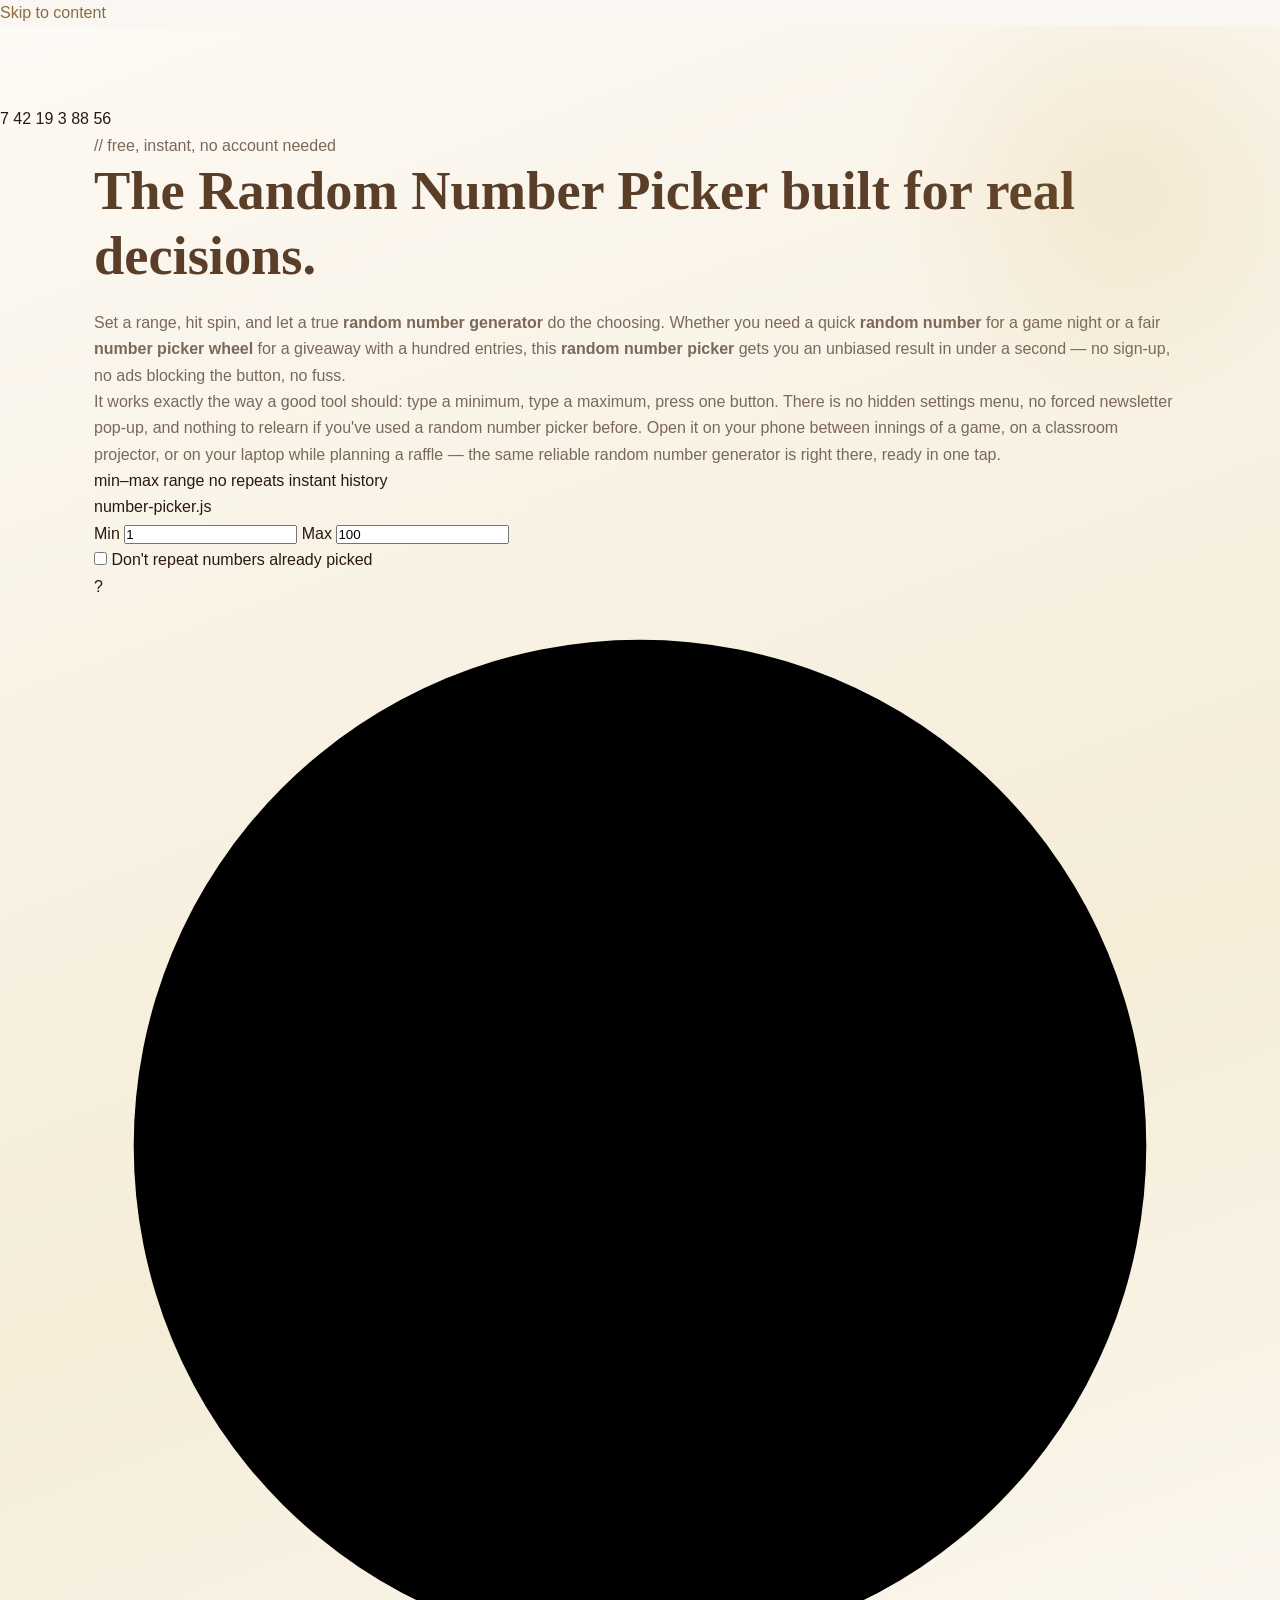
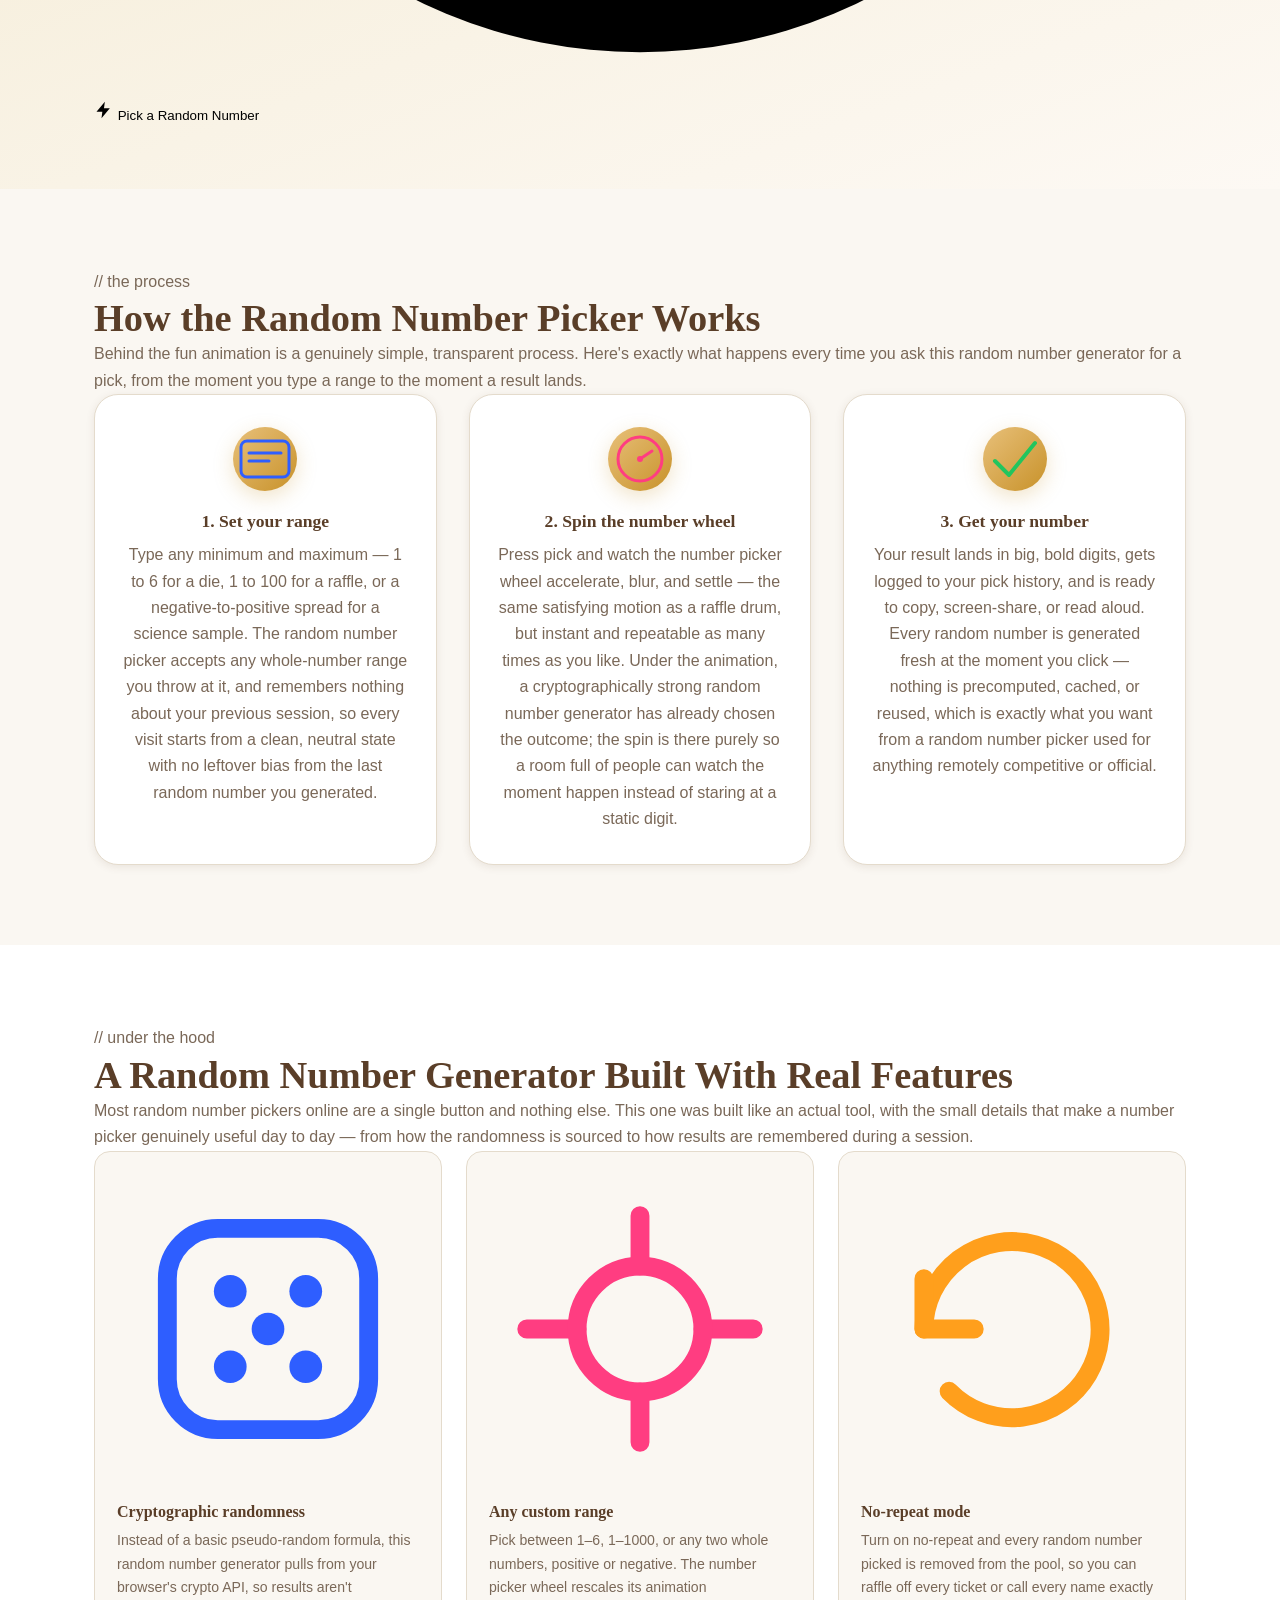
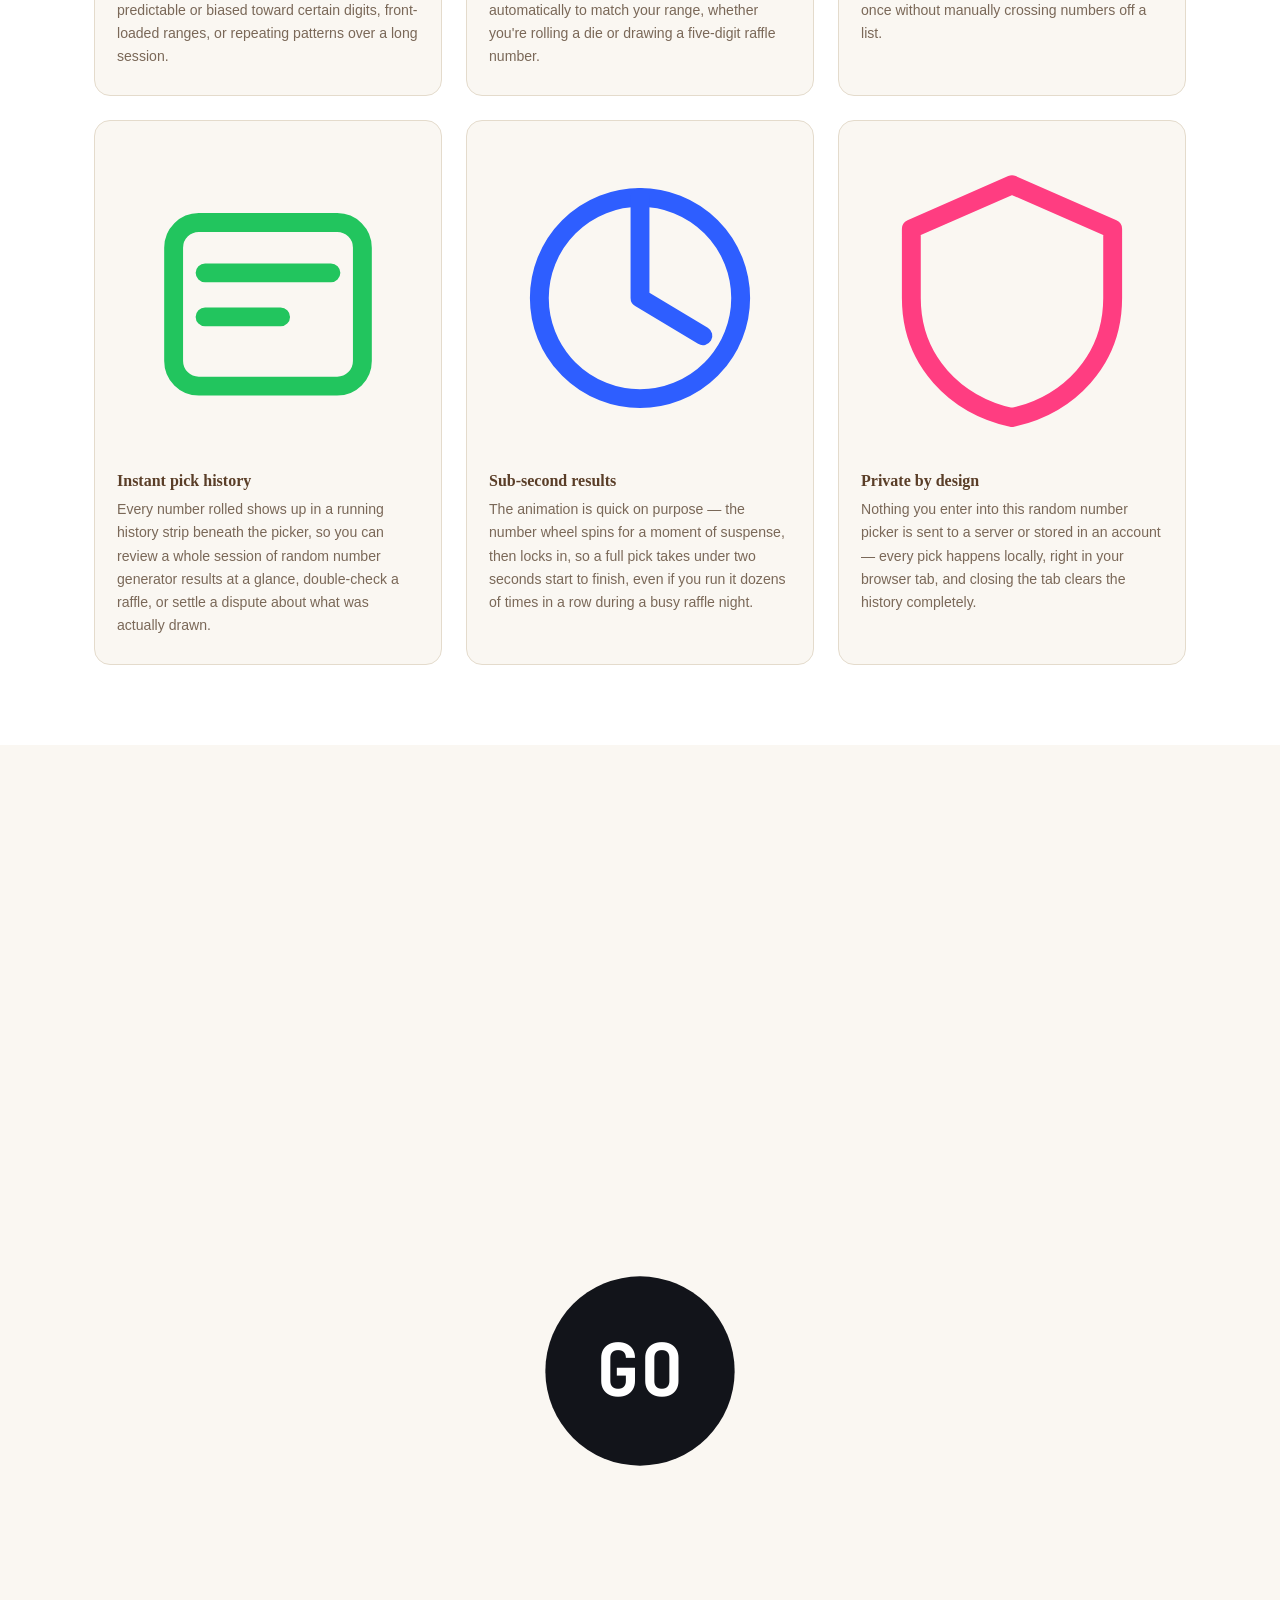
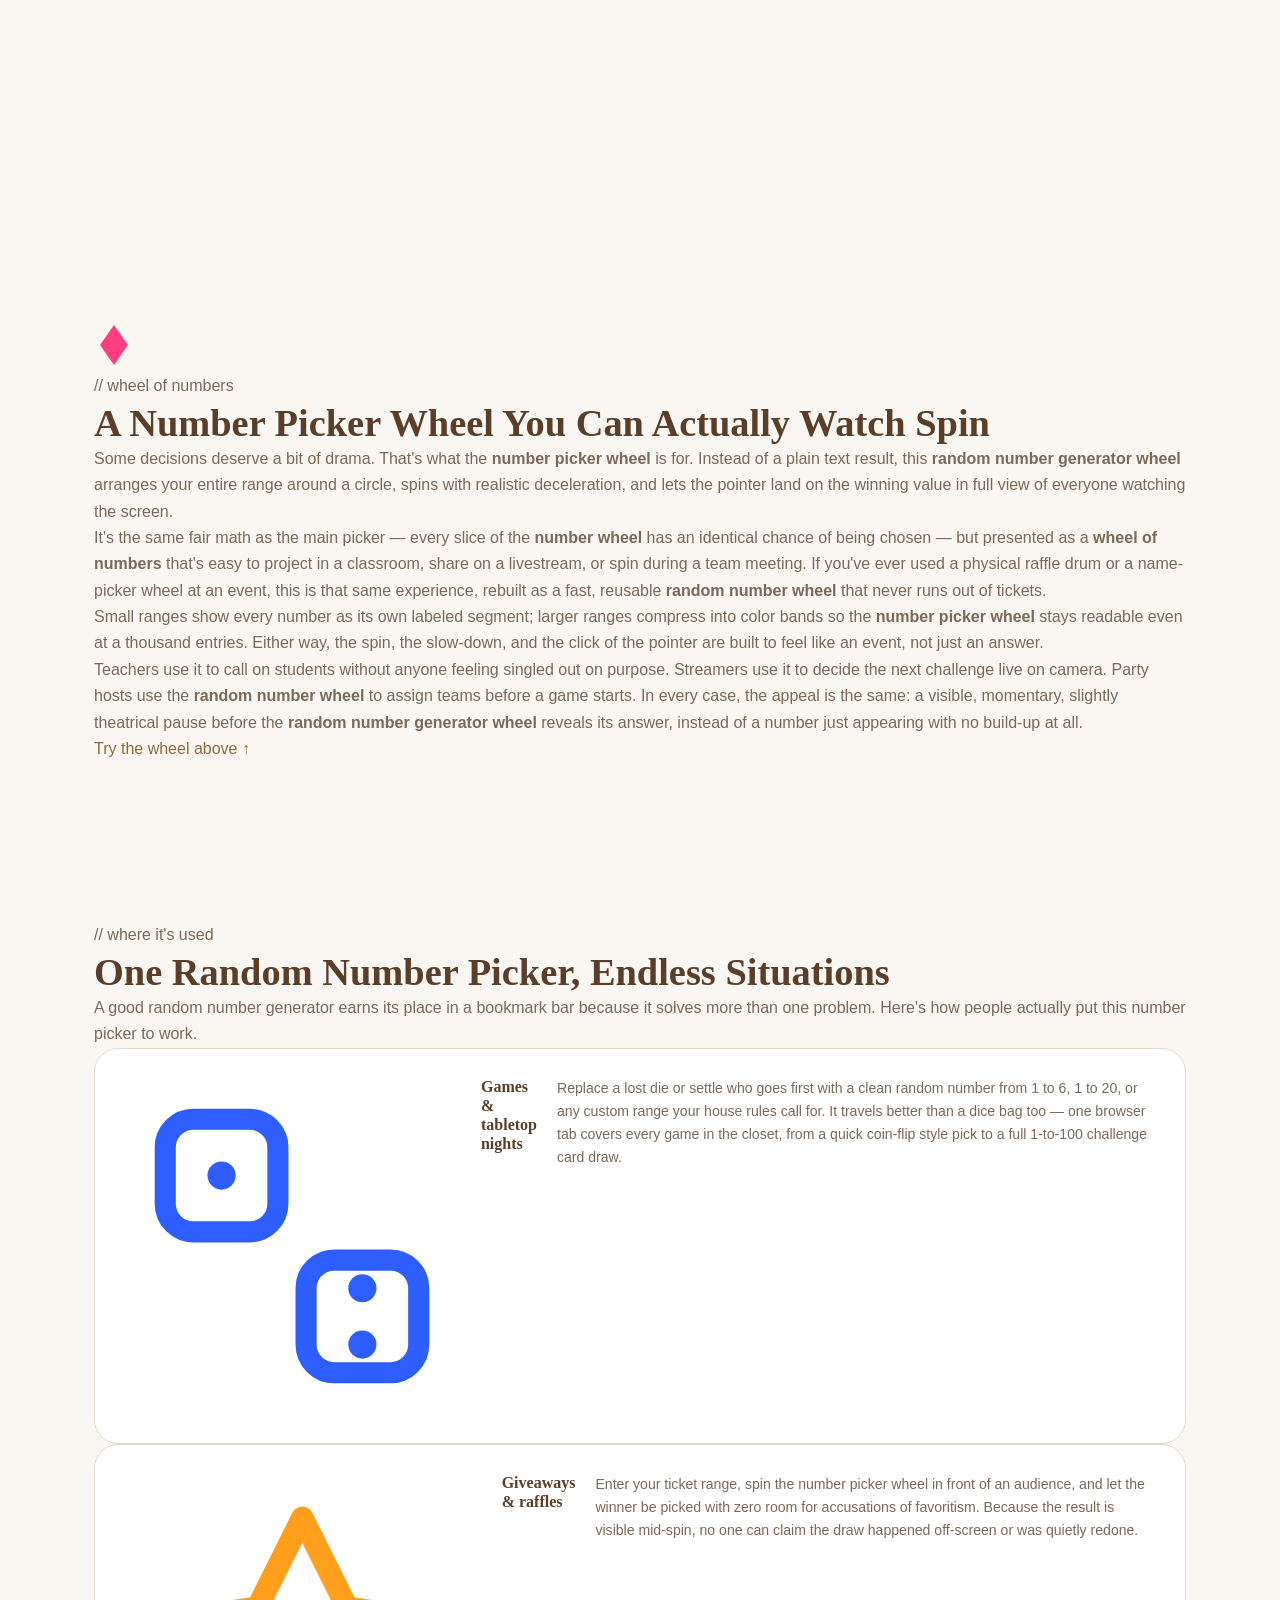
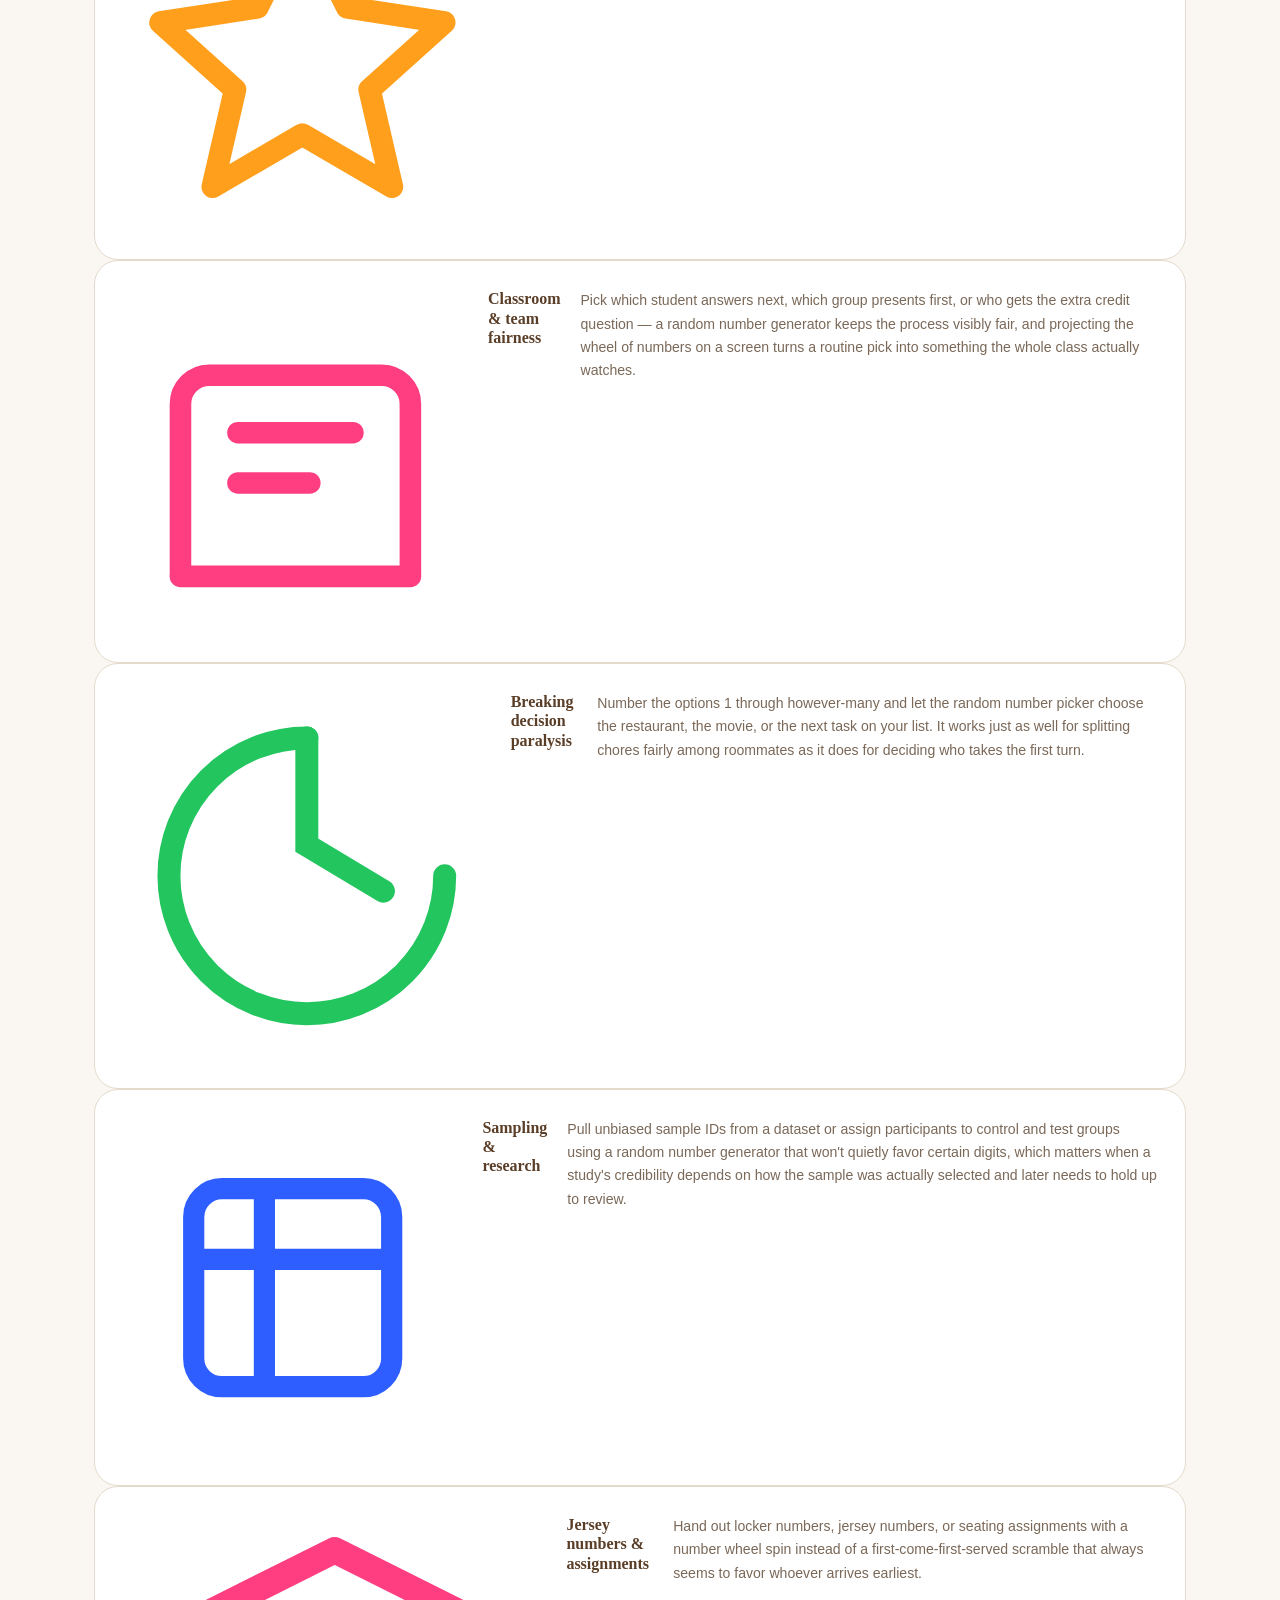
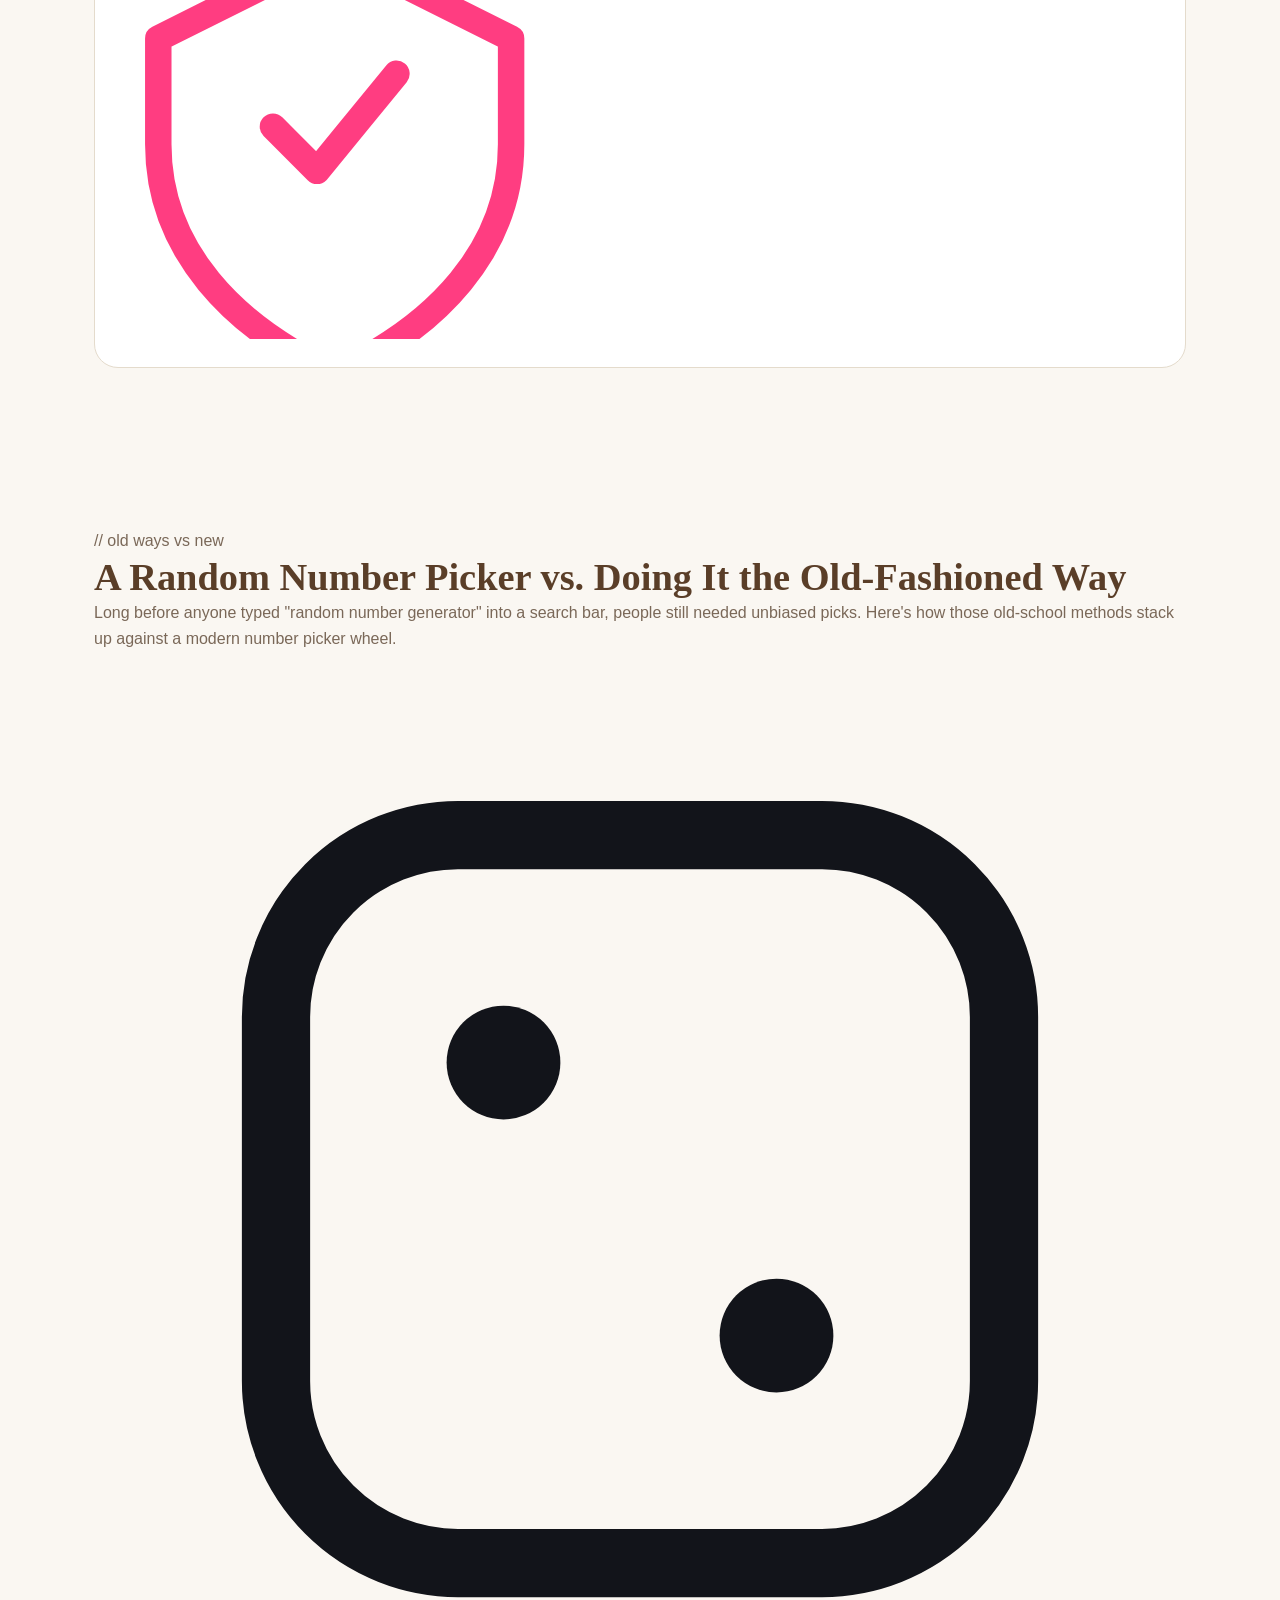
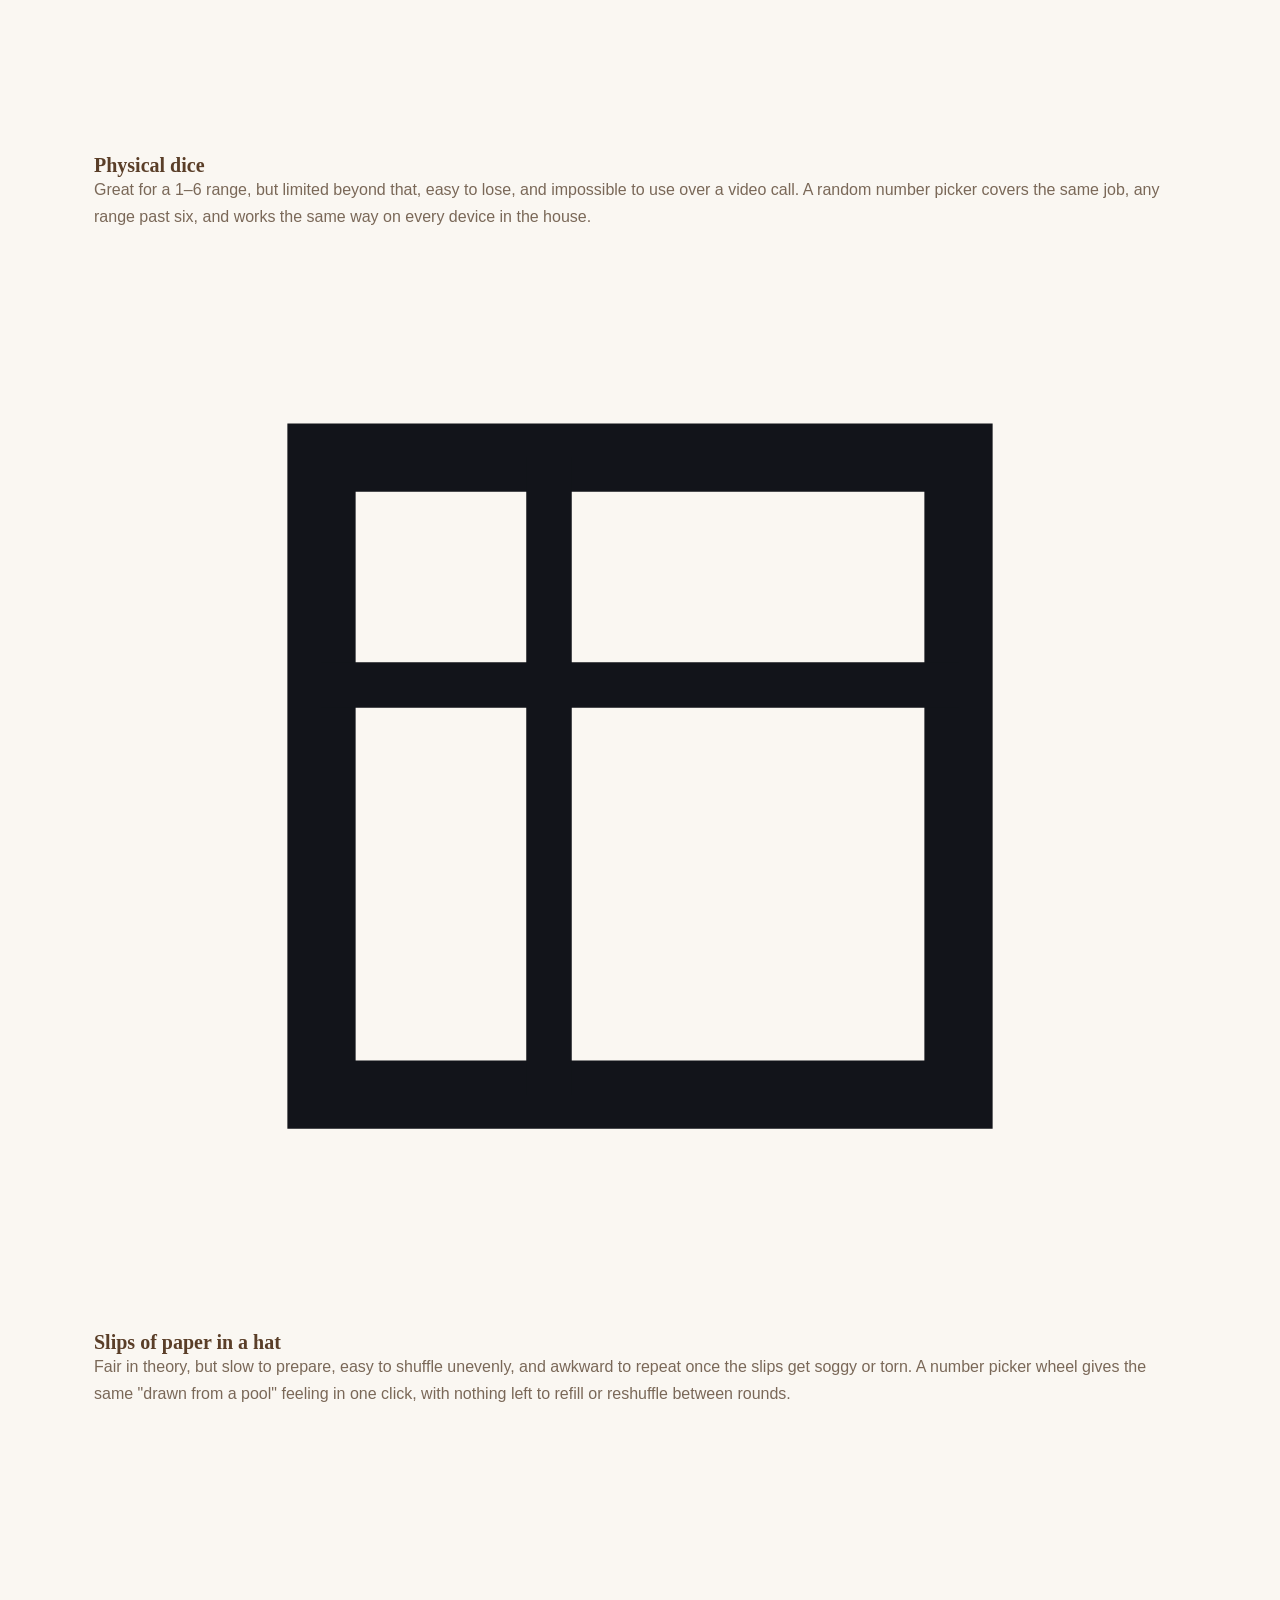
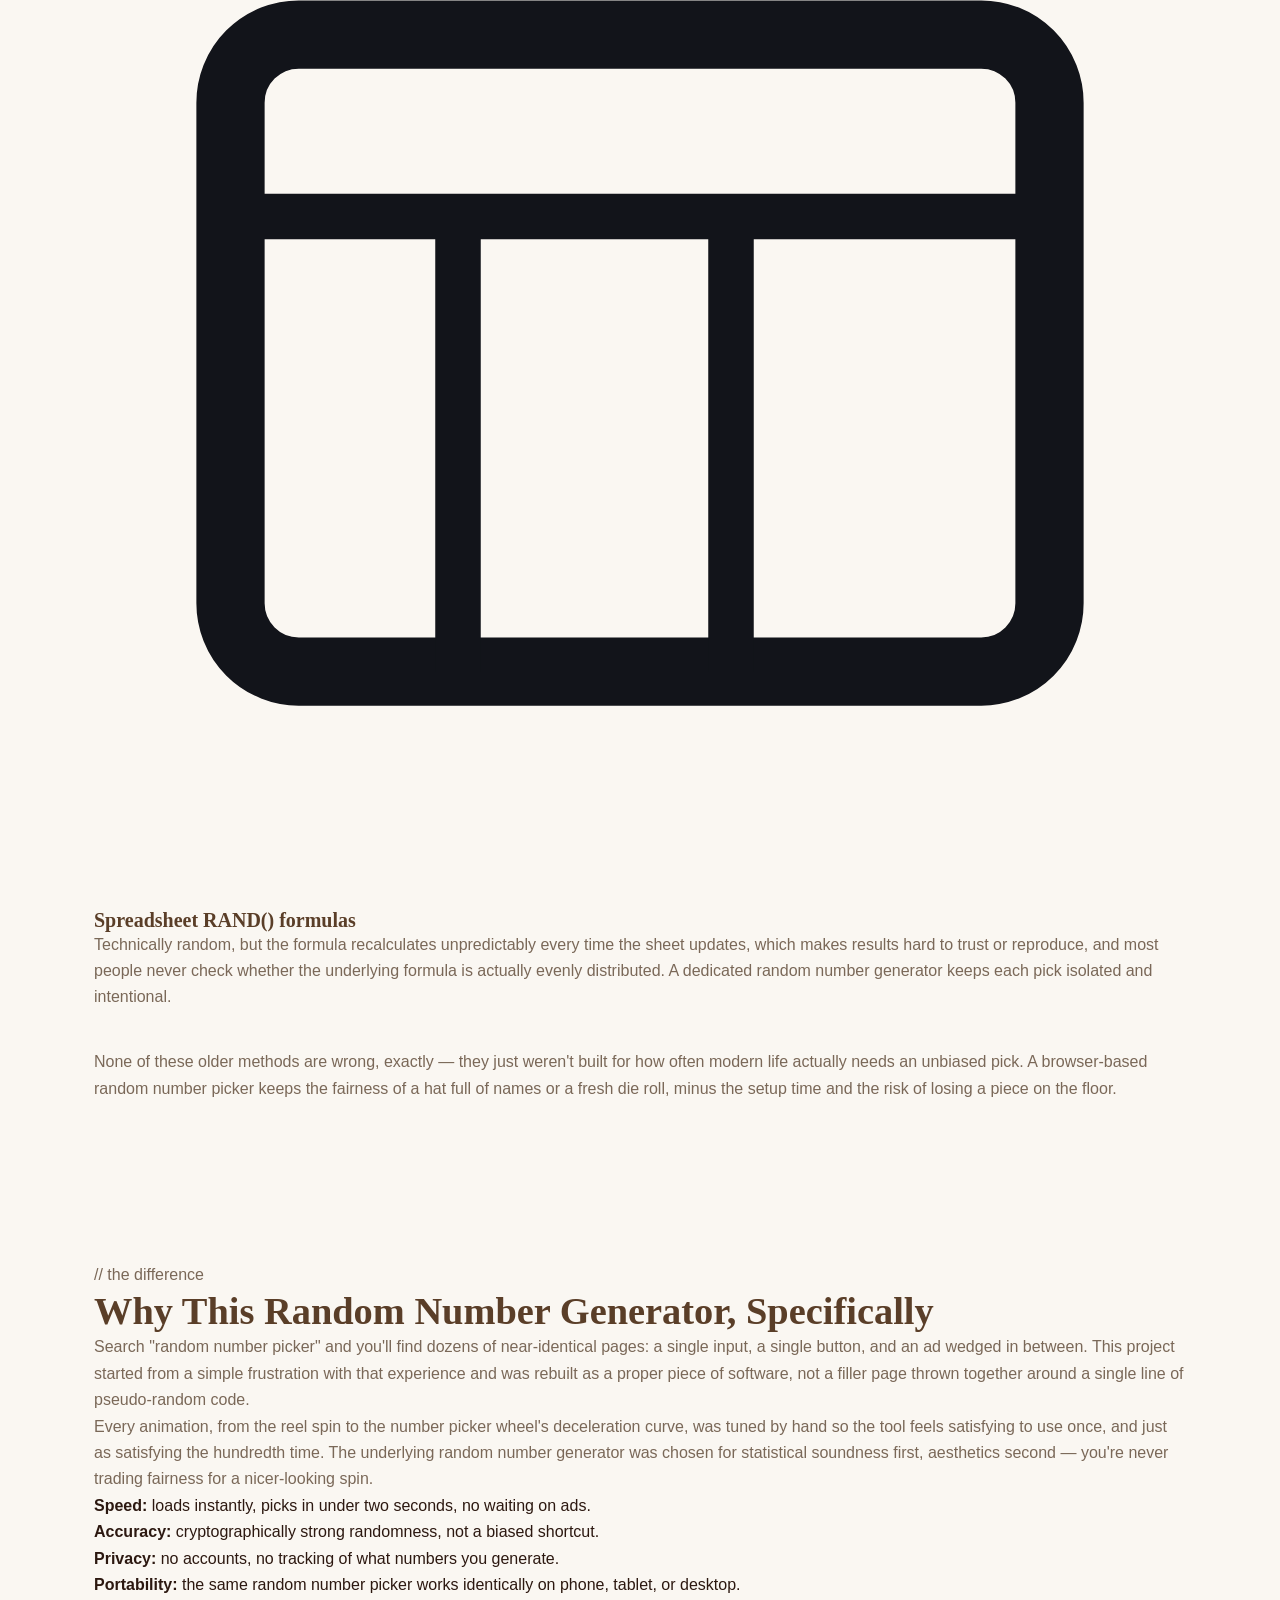
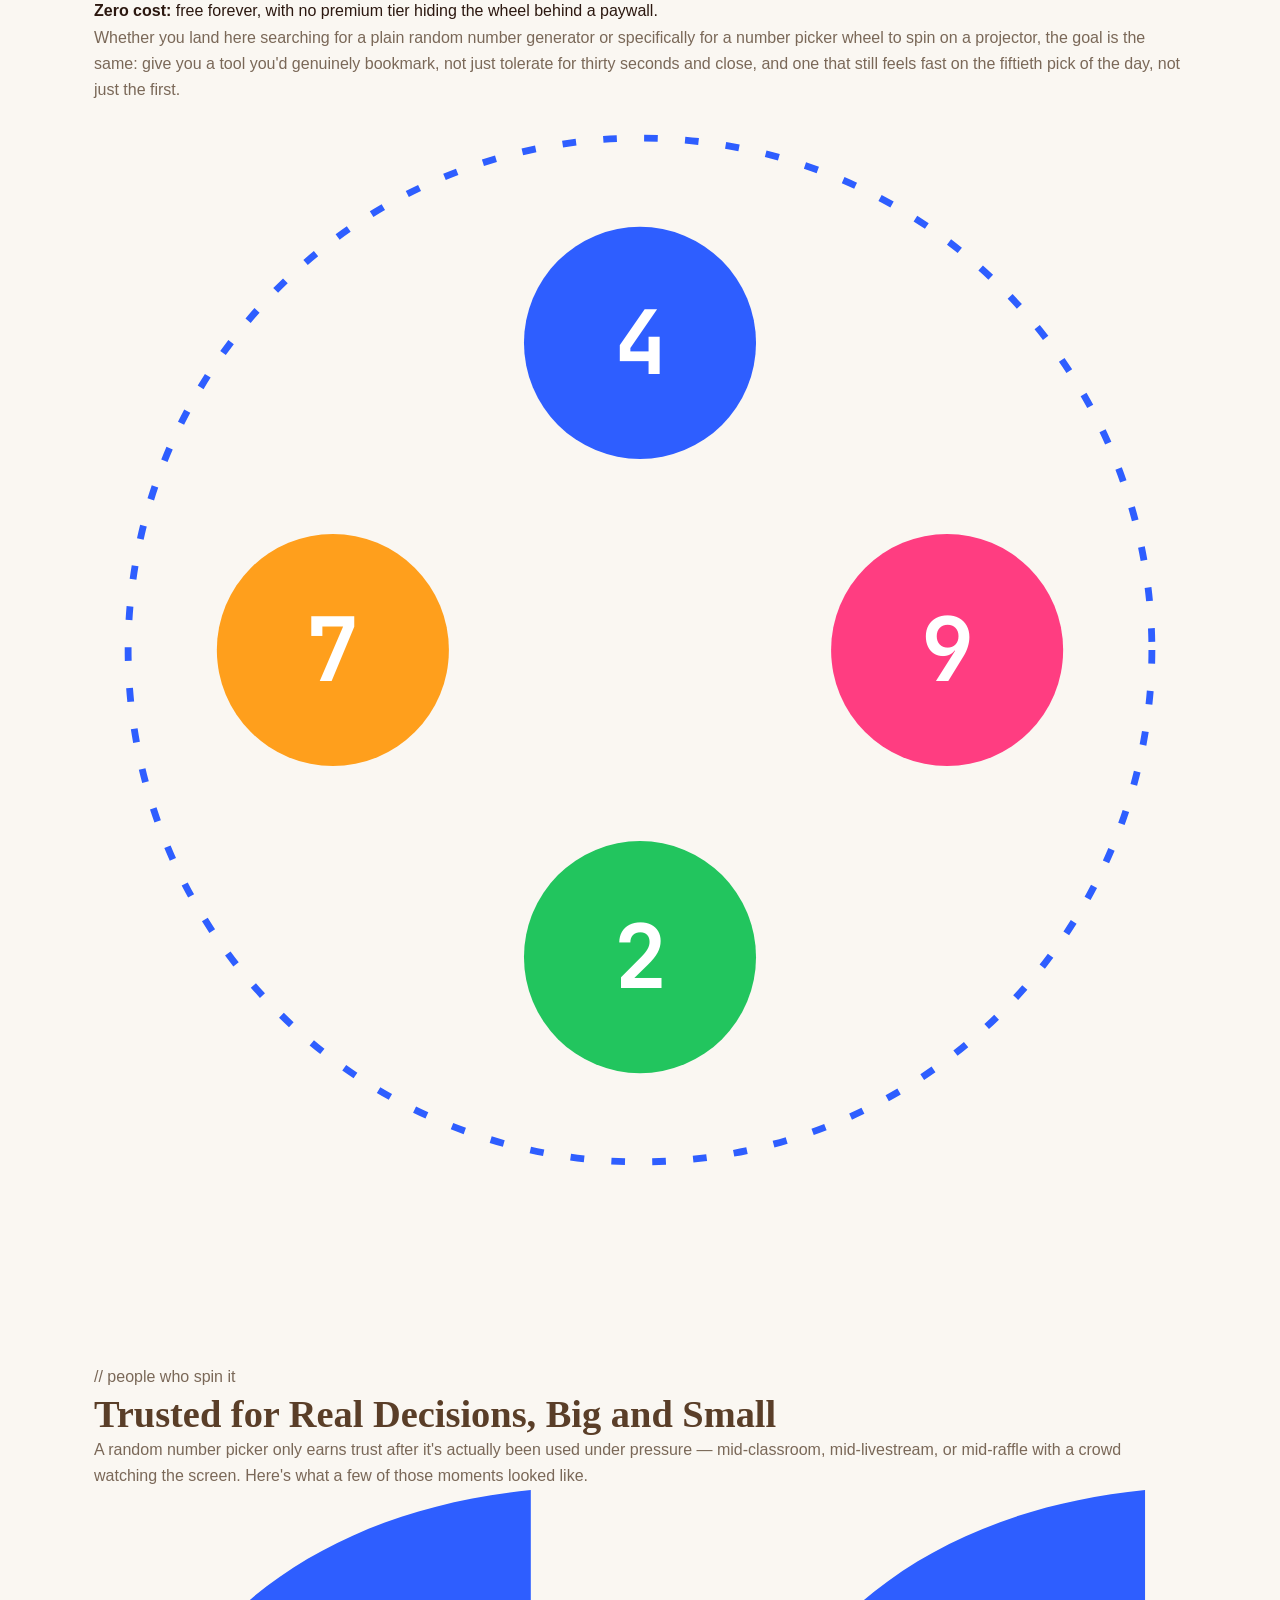
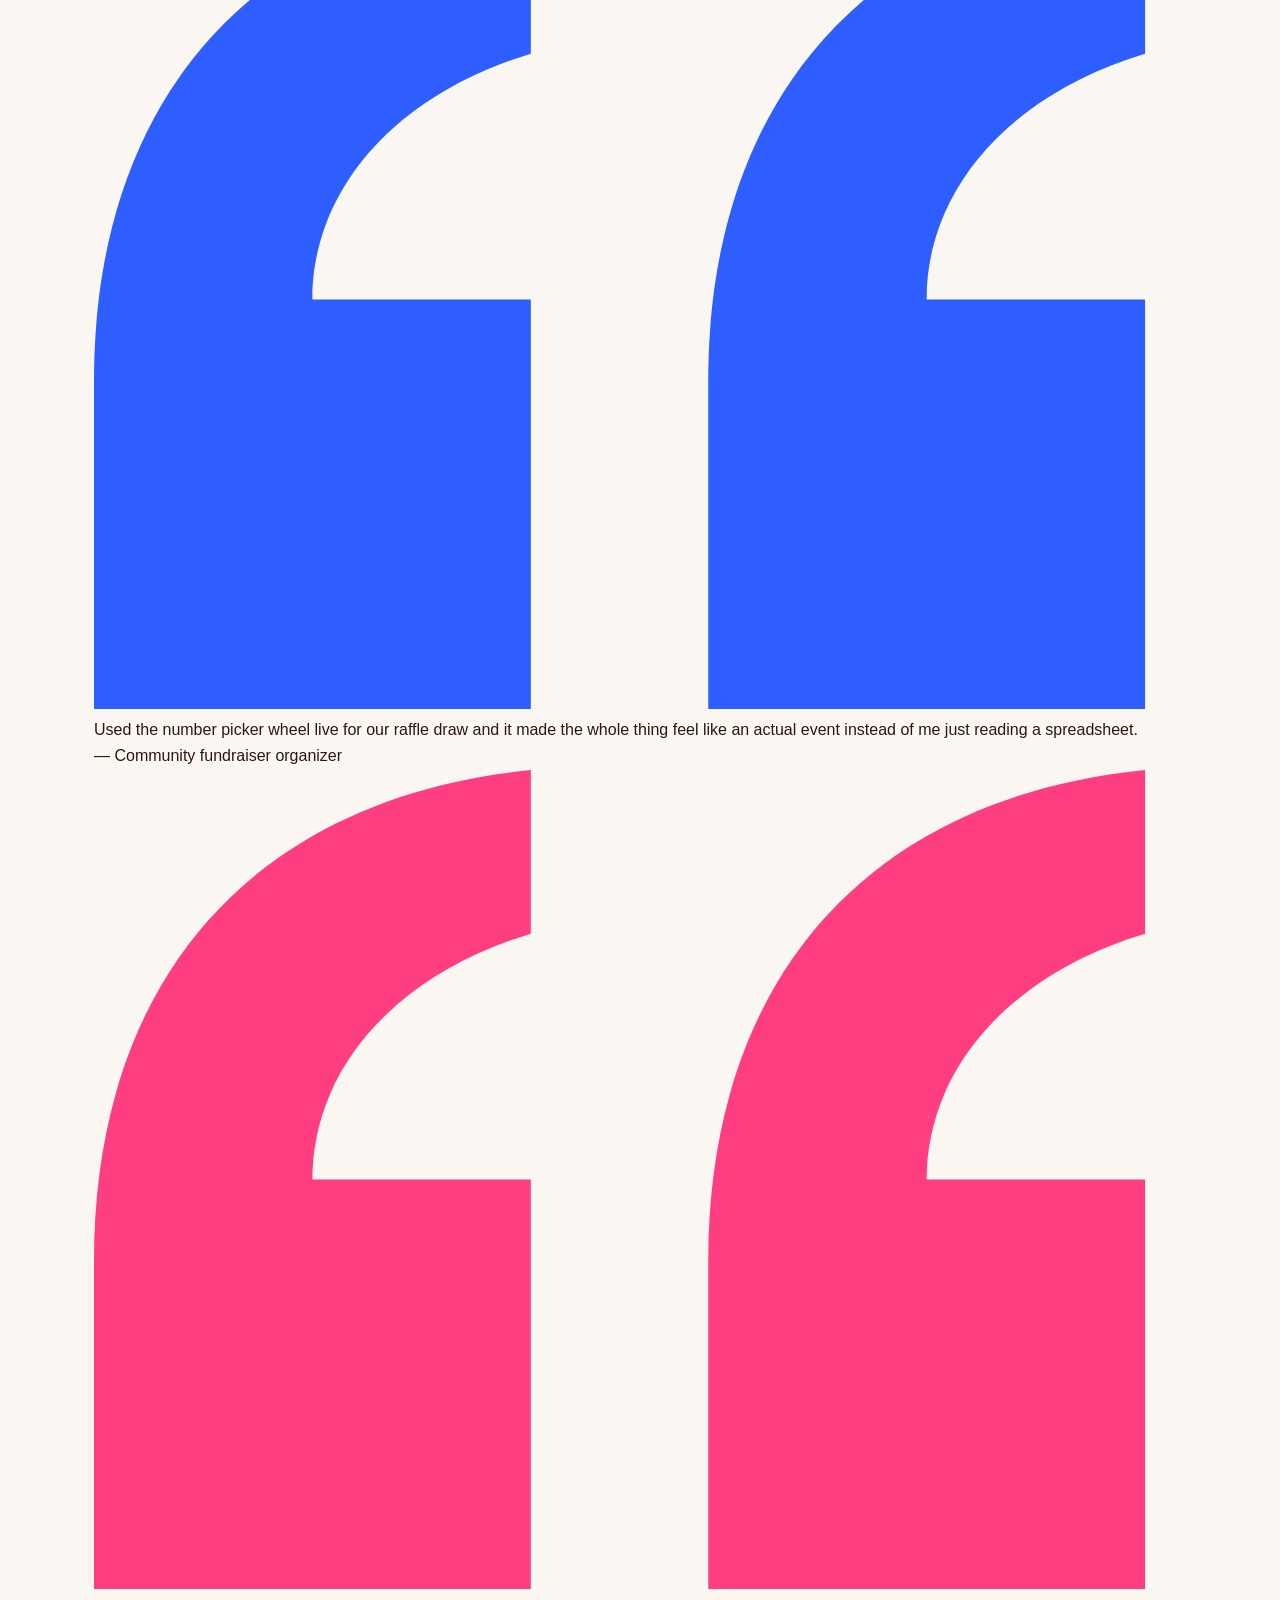
==== commit a71ae5df: "Update index.html" ====
--- a/index.html
+++ b/index.html
@@ -1,570 +1,653 @@
 <!DOCTYPE html>
 <html lang="en">
 <head>
-  <meta charset="UTF-8" />
-  <meta name="viewport" content="width=device-width, initial-scale=1.0" />
-  <title>Number Picker Wheel — Random Number Generator — Spin the Wheel</title>
-  <meta name="description" content="NumberPicker is a free random number picker with a beautiful spin wheel and digital picker. Customize your range, exclude numbers, and spin instantly. Perfect for giveaways, games, classrooms, and more." />
-  <meta name="keywords" content="number picker, random number picker, number picker wheel, random generator, random number generator, number generator, picker wheel, wheel spinner, spin the wheel, spin wheel, random no generator" />
-  <link rel="canonical" href="https://numberpicker.github.io/" />
-  <link rel="icon" type="image/png" sizes="32x32" href="/favicon.png">
-
-  <!-- Open Graph -->
-  <meta property="og:type" content="website" />
-  <meta property="og:url" content="https://numberpicker.github.io/" />
-  <meta property="og:title" content="Number Picker Wheel — Free Random Number Generator" />
-  <meta property="og:description" content="Spin the wheel or use the digital picker to generate random numbers instantly. Fully customizable, free, and beautiful." />
-  <meta property="og:image" content="https://numberpicker.github.io/images/og.png" />
-
-  <!-- Twitter Card -->
-  <meta name="twitter:card" content="summary_large_image" />
-  <meta name="twitter:title" content="Number Picker Wheel — Free Random Number Generator" />
-  <meta name="twitter:description" content="Free random number picker with a spin wheel and digital mode. Customizable range, exclusions, and spin history." />
-  <meta name="twitter:image" content="https://numberpicker.github.io/images/og.png" />
-
-  <!-- Schema Markup -->
-  <script type="application/ld+json">
-  {
-    "@context": "https://schema.org",
-    "@graph": [
-      {
-        "@type": "WebSite",
-        "@id": "https://numberpicker.github.io/#website",
-        "url": "https://numberpicker.github.io/",
-        "name": "NumberPicker",
-        "description": "Free random number picker with spin wheel and digital generator",
-        "inLanguage": "en-US"
-      },
-      {
-        "@type": "WebApplication",
-        "@id": "https://numberpicker.github.io/#app",
-        "name": "Number Picker Wheel",
-        "url": "https://numberpicker.github.io/",
-        "description": "A free, beautiful random number generator with a spin wheel and digital picker mode. Customize your range, exclude numbers, and spin instantly.",
-        "applicationCategory": "UtilityApplication",
-        "operatingSystem": "Any",
-        "offers": {
-          "@type": "Offer",
-          "price": "0",
-          "priceCurrency": "USD"
-        },
-        "featureList": [
-          "Animated number picker wheel",
-          "Digital random number generator",
-          "Customizable number range",
-          "Exclude specific numbers",
-          "Spin history log",
-          "Copy result to clipboard",
-          "Mobile compatible"
-        ]
-      },
-      {
-        "@type": "FAQPage",
-        "@id": "https://numberpicker.github.io/#faq",
-        "mainEntity": [
-          {
-            "@type": "Question",
-            "name": "What is a random number picker?",
-            "acceptedAnswer": {
-              "@type": "Answer",
-              "text": "A random number picker is a tool that generates an unbiased, random number within a user-defined range. NumberPicker offers both a spinning wheel and a digital display mode."
-            }
-          },
-          {
-            "@type": "Question",
-            "name": "How does the number picker wheel work?",
-            "acceptedAnswer": {
-              "@type": "Answer",
-              "text": "The picker wheel displays your number range across animated wheel segments. When you spin, it uses a cryptographically seeded random algorithm to determine the landing segment, which contains your random number."
-            }
-          },
-          {
-            "@type": "Question",
-            "name": "Can I pick a random number between 1 and 100?",
-            "acceptedAnswer": {
-              "@type": "Answer",
-              "text": "Yes! By default the tool is set to 1–100. You can change the minimum and maximum to any range you like."
-            }
-          },
-          {
-            "@type": "Question",
-            "name": "Is this random number generator truly random?",
-            "acceptedAnswer": {
-              "@type": "Answer",
-              "text": "NumberPicker uses JavaScript's built-in Math.random() seeded with system entropy, producing results that are statistically indistinguishable from true randomness for practical purposes."
-            }
-          },
-          {
-            "@type": "Question",
-            "name": "Can I exclude certain numbers from the result?",
-            "acceptedAnswer": {
-              "@type": "Answer",
-              "text": "Yes. Enter any numbers you want excluded in the 'Exclude Numbers' field in the settings panel, separated by commas."
-            }
-          },
-          {
-            "@type": "Question",
-            "name": "What is the difference between the wheel spinner and digital picker?",
-            "acceptedAnswer": {
-              "@type": "Answer",
-              "text": "The wheel spinner gives a visual, animated experience of randomness — great for games and live events. The digital picker rapidly cycles through numbers and locks on a final result, similar to a slot machine display."
-            }
-          }
-        ]
-      }
-    ]
-  }
-  </script>
-
-  <!-- Fonts -->
-  <link rel="preconnect" href="https://fonts.googleapis.com" />
-  <link rel="preconnect" href="https://fonts.gstatic.com" crossorigin />
-  <link href="https://fonts.googleapis.com/css2?family=Playfair+Display:wght@700;800&family=Plus+Jakarta+Sans:wght@400;600;700;800&display=swap" rel="stylesheet" />
-
-  <link rel="stylesheet" href="css/style.css" />
+   <!-- Google tag (gtag.js) -->
+<script async src="https://www.googletagmanager.com/gtag/js?id=G-2HPBSQEKFC"></script>
+<script>
+  window.dataLayer = window.dataLayer || [];
+  function gtag(){dataLayer.push(arguments);}
+  gtag('js', new Date());
+
+  gtag('config', 'G-2HPBSQEKFC');
+</script>
+<meta charset="UTF-8">
+<meta name="viewport" content="width=device-width, initial-scale=1.0, viewport-fit=cover">
+<title>Random Number Picker — Free Online Random Number Generator & Number Wheel</title>
+<meta name="description" content="Pick a random number instantly with our free Random Number Picker. A fast, fair random number generator with a spinning number picker wheel — perfect for games, raffles, classrooms, and decisions. No sign-up required.">
+<meta name="keywords" content="random number picker, number picker, random number generator, random number, number picker wheel, number wheel, random number generator wheel, random number wheel, wheel of numbers">
+<meta name="author" content="Number Picker">
+<meta name="robots" content="index, follow, max-image-preview:large">
+<link rel="canonical" href="https://numberpicker.github.io/">
+<link rel="icon" type="image/png" sizes="32x32" href="/favicon.png">
+
+<!-- Open Graph -->
+<meta property="og:type" content="website">
+<meta property="og:site_name" content="Random Number Picker">
+<meta property="og:title" content="Random Number Picker — Free Online Random Number Generator & Number Wheel">
+<meta property="og:description" content="Spin the number picker wheel or roll an instant random number. A free, fair, no-signup random number generator for games, raffles, classrooms, and more.">
+<meta property="og:url" content="https://numberpicker.github.io/">
+<meta property="og:image" content="https://numberpicker.github.io/assets/og.png">
+
+<!-- Twitter -->
+<meta name="twitter:card" content="summary_large_image">
+<meta name="twitter:title" content="Random Number Picker — Free Online Random Number Generator">
+<meta name="twitter:description" content="Spin the wheel or roll instantly. A free, fair random number generator and number picker wheel for every use case.">
+<meta name="twitter:image" content="https://numberpicker.github.io/assets/og.png">
+
+<link rel="icon" type="image/svg+xml" href="data:image/svg+xml,%3Csvg xmlns='http://www.w3.org/2000/svg' viewBox='0 0 100 100'%3E%3Ccircle cx='50' cy='50' r='46' fill='%23fff' stroke='%232E5EFF' stroke-width='8'/%3E%3Ctext x='50' y='66' font-size='52' font-family='monospace' font-weight='700' text-anchor='middle' fill='%232E5EFF'%3E%237%3C/text%3E%3C/svg%3E">
+
+<link rel="preconnect" href="https://fonts.googleapis.com">
+<link rel="preconnect" href="https://fonts.gstatic.com" crossorigin>
+<link href="https://fonts.googleapis.com/css2?family=Space+Grotesk:wght@500;600;700&family=Inter:wght@400;500;600&family=JetBrains+Mono:wght@400;500;700&display=swap" rel="stylesheet">
+
+<link rel="stylesheet" href="/css/style.css">
+
+<!-- Schema.org: WebApplication -->
+<script type="application/ld+json">
+{
+  "@context": "https://schema.org",
+  "@type": "WebApplication",
+  "name": "Random Number Picker",
+  "url": "https://numberpicker.github.io/",
+  "applicationCategory": "UtilitiesApplication",
+  "operatingSystem": "Any",
+  "browserRequirements": "Requires JavaScript",
+  "offers": {
+    "@type": "Offer",
+    "price": "0",
+    "priceCurrency": "USD"
+  },
+  "description": "A free online random number picker and random number generator with an animated number picker wheel. Set a range, spin, and get a fair random number instantly.",
+  "featureList": [
+    "Custom number range",
+    "Animated number picker wheel",
+    "No-repeat picking mode",
+    "Pick history log",
+    "Crypto-based randomness",
+    "No sign-up required"
+  ]
+}
+</script>
+
+<!-- Schema.org: FAQPage -->
+<script type="application/ld+json">
+{
+  "@context": "https://schema.org",
+  "@type": "FAQPage",
+  "mainEntity": [
+    {
+      "@type": "Question",
+      "name": "What is a random number picker?",
+      "acceptedAnswer": {
+        "@type": "Answer",
+        "text": "A random number picker is a tool that selects one number at random from a range you define, such as 1 to 100. It removes human bias from the selection process, which makes it useful for games, raffles, giveaways, classroom activities, and any situation where a fair, unpredictable outcome is needed."
+      }
+    },
+    {
+      "@type": "Question",
+      "name": "Is this random number generator truly random?",
+      "acceptedAnswer": {
+        "@type": "Answer",
+        "text": "Yes. Our random number generator uses your browser's cryptographically secure random values instead of simple pseudo-random math, so every outcome within your chosen range has an equal chance of appearing."
+      }
+    },
+    {
+      "@type": "Question",
+      "name": "Can I use the number picker wheel for raffles and giveaways?",
+      "acceptedAnswer": {
+        "@type": "Answer",
+        "text": "Absolutely. The number picker wheel is built for exactly this. Enter your range of ticket or entry numbers, spin the wheel of numbers, and the winning number is highlighted instantly and fairly."
+      }
+    },
+    {
+      "@type": "Question",
+      "name": "Does the random number picker work on mobile devices?",
+      "acceptedAnswer": {
+        "@type": "Answer",
+        "text": "Yes, the entire site including the number picker wheel and animations is fully responsive and works on phones, tablets, and desktop browsers."
+      }
+    },
+    {
+      "@type": "Question",
+      "name": "Is there a limit to the number range I can pick from?",
+      "acceptedAnswer": {
+        "@type": "Answer",
+        "text": "You can pick a random number from virtually any range, from a simple 1 to 10 pick to ranges in the millions. The random number generator wheel adjusts its display automatically."
+      }
+    },
+    {
+      "@type": "Question",
+      "name": "Is the random number picker free to use?",
+      "acceptedAnswer": {
+        "@type": "Answer",
+        "text": "Yes, the random number picker and number wheel are completely free, require no account, and run directly in your browser with no data stored on a server."
+      }
+    },
+    {
+      "@type": "Question",
+      "name": "Can the random number generator avoid repeating a number twice?",
+      "acceptedAnswer": {
+        "@type": "Answer",
+        "text": "Yes. Turning on the no-repeat toggle removes each result from the pool as it is drawn, so a raffle or roll call will not land on the same random number twice until every value in the range has been used."
+      }
+    },
+    {
+      "@type": "Question",
+      "name": "What is the difference between the random number picker and the number picker wheel?",
+      "acceptedAnswer": {
+        "@type": "Answer",
+        "text": "They share the same underlying random number generator. The main picker shows a quick numeric result, while the number picker wheel adds a spinning wheel of numbers visual, which works well for group settings where people want to watch the draw happen."
+      }
+    }
+  ]
+}
+</script>
 </head>
 <body>
 
-<!-- Header Placeholder -->
-<div id="header-placeholder"></div>
-
-<!-- Confetti Container -->
-<div id="confetti-container" aria-hidden="true"></div>
-
-<!-- ═══════════════════════════════════════════════════════
-     HERO SECTION
-═══════════════════════════════════════════════════════ -->
-<section class="hero" aria-labelledby="hero-heading">
-  <div class="container">
-    <div class="hero-inner">
-      <div class="hero-text">
-        <div class="hero-badge">🎯 Free &amp; Instant — No Sign-up</div>
-        <h1 id="hero-heading">The Random<br><em>Number Picker</em><br>Wheel Online</h1>
-        <p class="hero-sub">Spin the wheel or go digital — generate truly random numbers in any range, instantly. Perfect for games, giveaways, classrooms, and decisions.</p>
-        <div class="hero-ctas">
-          <a href="#app" class="btn-primary">🎡 Spin the Wheel</a>
-          <a href="#features" class="btn-outline">Explore Features</a>
+<a class="skip-link" href="#main-content">Skip to content</a>
+
+<div id="site-header"></div>
+
+<main id="main-content">
+
+  <!-- 1. HERO / MAIN TOOL -->
+  <section class="section hero" id="picker" aria-label="Random number picker tool">
+    <div class="hero-bg" aria-hidden="true">
+      <span class="floating-num n1">7</span>
+      <span class="floating-num n2">42</span>
+      <span class="floating-num n3">19</span>
+      <span class="floating-num n4">3</span>
+      <span class="floating-num n5">88</span>
+      <span class="floating-num n6">56</span>
+    </div>
+    <div class="container hero-grid">
+      <div class="hero-copy">
+        <p class="eyebrow">// free, instant, no account needed</p>
+        <h1>The Random Number Picker <span class="accent">built for real decisions.</span></h1>
+        <p class="hero-lede">
+          Set a range, hit spin, and let a true <strong>random number generator</strong> do the choosing.
+          Whether you need a quick <strong>random number</strong> for a game night or a fair
+          <strong>number picker wheel</strong> for a giveaway with a hundred entries, this
+          <strong>random number picker</strong> gets you an unbiased result in under a second —
+          no sign-up, no ads blocking the button, no fuss.
+        </p>
+        <p class="hero-lede">
+          It works exactly the way a good tool should: type a minimum, type a maximum, press one button. There
+          is no hidden settings menu, no forced newsletter pop-up, and nothing to relearn if you've used a
+          random number picker before. Open it on your phone between innings of a game, on a classroom
+          projector, or on your laptop while planning a raffle — the same reliable random number generator is
+          right there, ready in one tap.
+        </p>
+        <div class="hero-tags" aria-hidden="true">
+          <span class="tag tag-blue">min–max range</span>
+          <span class="tag tag-pink">no repeats</span>
+          <span class="tag tag-green">instant history</span>
         </div>
-        <div class="hero-stats">
-          <div>
-            <div class="hero-stat-num">∞</div>
-            <div class="hero-stat-label">Number Ranges</div>
+      </div>
+
+      <div class="picker-card" role="group" aria-label="Random number generator controls">
+        <div class="picker-card-top">
+          <span class="dot dot-pink"></span><span class="dot dot-blue"></span><span class="dot dot-green"></span>
+          <span class="picker-title">number-picker.js</span>
+        </div>
+
+        <div class="picker-body">
+          <div class="range-inputs">
+            <label>
+              <span>Min</span>
+              <input type="number" id="min-input" value="1" inputmode="numeric">
+            </label>
+            <label>
+              <span>Max</span>
+              <input type="number" id="max-input" value="100" inputmode="numeric">
+            </label>
           </div>
-          <div>
-            <div class="hero-stat-num">2</div>
-            <div class="hero-stat-label">Picker Modes</div>
+
+          <label class="no-repeat-toggle">
+            <input type="checkbox" id="no-repeat-check">
+            <span>Don't repeat numbers already picked</span>
+          </label>
+
+          <div class="reel-wrap">
+            <div class="reel" id="reel" aria-live="polite">
+              <span id="reel-display">?</span>
+            </div>
+            <svg class="reel-ring" viewBox="0 0 220 220" aria-hidden="true">
+              <circle cx="110" cy="110" r="102" />
+            </svg>
           </div>
-          <div>
-            <div class="hero-stat-num">100%</div>
-            <div class="hero-stat-label">Free Forever</div>
-          </div>
+
+          <button class="pick-btn" id="pick-btn" type="button">
+            <svg width="20" height="20" viewBox="0 0 24 24" fill="none" aria-hidden="true"><path d="M13 2 3 14h7l-1 8 10-12h-7l1-8Z" fill="currentColor"/></svg>
+            Pick a Random Number
+          </button>
+
+          <div class="history-row" id="history-row" aria-label="Recent picks"></div>
         </div>
       </div>
-      <div class="hero-visual" aria-hidden="true">
-        <div class="hero-wheel-preview">🎡</div>
-      </div>
-    </div>
-  </div>
-</section>
-
-<!-- ═══════════════════════════════════════════════════════
-     APP SECTION (Main Web App)
-═══════════════════════════════════════════════════════ -->
-<section id="app" aria-labelledby="app-heading">
-  <div class="container">
-    <div class="app-grid">
-
-      <!-- Main App Card -->
-      <div class="app-main-card">
-        <div class="app-title-row">
-          <h2 id="app-heading">Random Number Picker</h2>
-          <button class="mode-toggle-btn" id="mode-toggle" aria-label="Switch picker mode">
-            <span class="mode-icon">🔢</span> Switch to Digital Picker
-          </button>
+    </div>
+  </section>
+
+  <!-- 2. HOW IT WORKS -->
+  <section class="section how" id="how-it-works" aria-labelledby="how-heading">
+    <div class="container">
+      <p class="eyebrow center">// the process</p>
+      <h2 id="how-heading">How the Random Number Picker Works</h2>
+      <p class="section-lede center">
+        Behind the fun animation is a genuinely simple, transparent process. Here's exactly what happens
+        every time you ask this random number generator for a pick, from the moment you type a range to the
+        moment a result lands.
+      </p>
+
+      <div class="steps-grid">
+        <div class="step-card">
+          <svg class="step-icon" viewBox="0 0 64 64" fill="none" aria-hidden="true">
+            <rect x="8" y="14" width="48" height="36" rx="6" stroke="#2E5EFF" stroke-width="3"/>
+            <path d="M16 26h32M16 34h20" stroke="#2E5EFF" stroke-width="3" stroke-linecap="round"/>
+          </svg>
+          <h3>1. Set your range</h3>
+          <p>Type any minimum and maximum — 1 to 6 for a die, 1 to 100 for a raffle, or a negative-to-positive
+          spread for a science sample. The random number picker accepts any whole-number range you throw at
+          it, and remembers nothing about your previous session, so every visit starts from a clean, neutral
+          state with no leftover bias from the last random number you generated.</p>
         </div>
-
-        <!-- WHEEL MODE -->
-        <div id="wheel-section">
-          <div class="canvas-wrap">
-            <canvas id="wheel-canvas" aria-label="Number picker wheel" role="img"></canvas>
-          </div>
-          <div class="result-area" aria-live="polite" aria-label="Spin result">
-            <div>
-              <div class="result-label">Result</div>
-              <div id="result-display">?</div>
-            </div>
-            <button class="copy-btn" id="copy-result" aria-label="Copy result">Copy</button>
-          </div>
-          <button class="spin-btn" id="spin-btn" aria-label="Spin the wheel">
-            🎡 Spin!
-          </button>
+        <div class="step-card">
+          <svg class="step-icon" viewBox="0 0 64 64" fill="none" aria-hidden="true">
+            <circle cx="32" cy="32" r="22" stroke="#FF3D81" stroke-width="3"/>
+            <path d="M32 32 44 24" stroke="#FF3D81" stroke-width="3" stroke-linecap="round"/>
+            <circle cx="32" cy="32" r="3" fill="#FF3D81"/>
+          </svg>
+          <h3>2. Spin the number wheel</h3>
+          <p>Press pick and watch the number picker wheel accelerate, blur, and settle — the same satisfying
+          motion as a raffle drum, but instant and repeatable as many times as you like. Under the animation,
+          a cryptographically strong random number generator has already chosen the outcome; the spin is there
+          purely so a room full of people can watch the moment happen instead of staring at a static digit.</p>
         </div>
-
-        <!-- DIGITAL MODE -->
-        <div id="digital-section" class="hidden">
-          <div class="digital-display" aria-live="polite" aria-label="Digital number display">
-            <div class="digital-label">Random Number Generator</div>
-            <span id="digital-result">—</span>
-            <div class="digital-range" id="digital-range-label">Range: 1 – 100</div>
-          </div>
-          <button class="generate-btn" id="generate-btn" aria-label="Generate random number">
-            🔢 Generate Number
-          </button>
+        <div class="step-card">
+          <svg class="step-icon" viewBox="0 0 64 64" fill="none" aria-hidden="true">
+            <path d="M12 34 26 48 52 16" stroke="#22C55E" stroke-width="4" stroke-linecap="round" stroke-linejoin="round" fill="none"/>
+          </svg>
+          <h3>3. Get your number</h3>
+          <p>Your result lands in big, bold digits, gets logged to your pick history, and is ready to copy,
+          screen-share, or read aloud. Every random number is generated fresh at the moment you click — nothing
+          is precomputed, cached, or reused, which is exactly what you want from a random number picker used
+          for anything remotely competitive or official.</p>
         </div>
       </div>
-
-      <!-- Settings + History Sidebar -->
-      <div class="sidebar">
-        <div class="settings-card">
-          <h3>⚙️ Customize</h3>
-          <div class="form-group">
-            <label for="min-input">Minimum Number</label>
-            <input type="number" id="min-input" value="1" min="-99999" max="99999" aria-label="Minimum number" />
-          </div>
-          <div class="form-group">
-            <label for="max-input">Maximum Number</label>
-            <input type="number" id="max-input" value="100" min="-99999" max="99999" aria-label="Maximum number" />
-          </div>
-          <div class="form-group">
-            <label for="segments-input">Wheel Segments (2–16)</label>
-            <input type="number" id="segments-input" value="8" min="2" max="16" aria-label="Number of wheel segments" />
-          </div>
-          <div class="form-group">
-            <label for="exclude-input">Exclude Numbers</label>
-            <input type="text" id="exclude-input" placeholder="e.g. 7, 13, 42" aria-label="Numbers to exclude, comma separated" />
-            <div class="form-hint">Comma-separated list of numbers to skip</div>
-          </div>
-        </div>
-
-        <div class="history-card">
-          <div class="history-header">
-            <h3>📋 History <span class="history-badge" id="history-count">0</span></h3>
-            <button class="clear-btn" id="clear-history" aria-label="Clear history">Clear</button>
-          </div>
-          <ul class="history-list" id="history-list" aria-label="Spin history">
-            <li class="history-empty">No spins yet</li>
-          </ul>
-        </div>
-      </div>
-
-    </div>
-  </div>
-</section>
-
-<!-- ═══════════════════════════════════════════════════════
-     HOW IT WORKS
-═══════════════════════════════════════════════════════ -->
-<section id="how-it-works" class="section" aria-labelledby="how-heading">
-  <div class="container">
-    <div class="section-header animate-on-scroll">
-      <span class="section-label">Simple Process</span>
-      <h2 id="how-heading">How the Number Picker Works</h2>
-      <p>Pick a random number in three easy steps — no account, no downloads, no wait.</p>
-    </div>
-    <div class="steps-grid">
-      <div class="step-card animate-on-scroll" data-delay="1">
-        <div class="step-icon" aria-hidden="true">🎛️</div>
-        <h3>Set Your Range</h3>
-        <p>Enter a minimum and maximum value in the settings panel. Need 1–10? 50–500? Any range works — including negative numbers.</p>
-      </div>
-      <div class="step-card animate-on-scroll" data-delay="2">
-        <div class="step-icon" aria-hidden="true">🎡</div>
-        <h3>Choose Your Mode</h3>
-        <p>Pick the spinning wheel for a dramatic visual experience, or switch to the digital picker for a fast, slot-machine-style reveal.</p>
-      </div>
-      <div class="step-card animate-on-scroll" data-delay="3">
-        <div class="step-icon" aria-hidden="true">🎯</div>
-        <h3>Get Your Number</h3>
-        <p>Hit Spin or Generate — your random number appears instantly. Copy it, log it in history, or spin again for a fresh result.</p>
-      </div>
-    </div>
-  </div>
-</section>
-
-<!-- ═══════════════════════════════════════════════════════
-     FEATURES
-═══════════════════════════════════════════════════════ -->
-<section id="features" class="section" aria-labelledby="features-heading">
-  <div class="container">
-    <div class="section-header animate-on-scroll">
-      <span class="section-label">What's Included</span>
-      <h2 id="features-heading">Built for Every Use Case</h2>
-      <p>Every feature you'd want in a random number generator, with a polish you won't find anywhere else.</p>
-    </div>
-    <div class="features-grid">
-      <div class="feature-card animate-on-scroll" data-delay="1">
-        <div class="feature-icon" aria-hidden="true">🎡</div>
-        <h3>Animated Spin Wheel</h3>
-        <p>A beautifully crafted canvas wheel with physics-based easing, custom colors, and smooth deceleration animation.</p>
-      </div>
-      <div class="feature-card animate-on-scroll" data-delay="2">
-        <div class="feature-icon" aria-hidden="true">🔢</div>
-        <h3>Digital Number Picker</h3>
-        <p>Switch to a cinematic rolling-digit display — numbers cascade until the final result locks in with a satisfying snap.</p>
-      </div>
-      <div class="feature-card animate-on-scroll" data-delay="3">
-        <div class="feature-icon" aria-hidden="true">🎛️</div>
-        <h3>Custom Range</h3>
-        <p>Set any minimum and maximum value you need. The picker wheel auto-distributes numbers across its segments.</p>
-      </div>
-      <div class="feature-card animate-on-scroll" data-delay="4">
-        <div class="feature-icon" aria-hidden="true">🚫</div>
-        <h3>Exclude Numbers</h3>
-        <p>Enter a comma-separated list of numbers to skip — perfect for excluding already-picked winners in a giveaway.</p>
-      </div>
-      <div class="feature-card animate-on-scroll" data-delay="5">
-        <div class="feature-icon" aria-hidden="true">📋</div>
-        <h3>Spin History</h3>
-        <p>Every result is logged with a timestamp so you can track previous picks, avoid repeats, or reference past spins.</p>
-      </div>
-      <div class="feature-card animate-on-scroll" data-delay="1">
-        <div class="feature-icon" aria-hidden="true">📱</div>
-        <h3>Mobile Compatible</h3>
-        <p>Works perfectly on phones, tablets, and desktops. The wheel resizes fluidly and touch controls feel native.</p>
-      </div>
-      <div class="feature-card animate-on-scroll" data-delay="2">
-        <div class="feature-icon" aria-hidden="true">📋</div>
-        <h3>One-Click Copy</h3>
-        <p>Copy your result to the clipboard instantly — no selection, no keyboard shortcut, just tap and paste anywhere.</p>
-      </div>
-      <div class="feature-card animate-on-scroll" data-delay="3">
-        <div class="feature-icon" aria-hidden="true">🎊</div>
-        <h3>Confetti Celebration</h3>
-        <p>Every spin is celebrated with a burst of confetti — because picking a random number should feel like an event.</p>
-      </div>
-      <div class="feature-card animate-on-scroll" data-delay="4">
-        <div class="feature-icon" aria-hidden="true">⚡</div>
-        <h3>Instant &amp; Free</h3>
-        <p>No account, no sign-up, no limits. Open the page and spin. NumberPicker is free forever, with zero ads.</p>
-      </div>
-    </div>
-  </div>
-</section>
-
-<!-- ═══════════════════════════════════════════════════════
-     USE CASES
-═══════════════════════════════════════════════════════ -->
-<section id="use-cases" class="section" aria-labelledby="usecases-heading">
-  <div class="container">
-    <div class="section-header animate-on-scroll">
-      <span class="section-label">Who Uses It</span>
-      <h2 id="usecases-heading">Endless Ways to Use a Random Number Picker</h2>
-      <p>From classroom games to serious giveaways, here's how people use the wheel spinner every day.</p>
-    </div>
-    <div class="usecases-grid">
-      <div class="usecase-card animate-on-scroll" data-delay="1">
-        <div class="usecase-emoji" aria-hidden="true">🏆</div>
-        <div>
-          <h3>Giveaways &amp; Contests</h3>
-          <p>Assign each entrant a number and spin the wheel for a transparent, unbiased winner selection. Show the spin live on stream for maximum excitement.</p>
-        </div>
-      </div>
-      <div class="usecase-card animate-on-scroll" data-delay="2">
-        <div class="usecase-emoji" aria-hidden="true">🏫</div>
-        <div>
-          <h3>Classroom &amp; Education</h3>
-          <p>Teachers use the number generator to call on students randomly, assign groups, create math exercises, or make pop-quiz decisions fair.</p>
-        </div>
-      </div>
-      <div class="usecase-card animate-on-scroll" data-delay="3">
-        <div class="usecase-emoji" aria-hidden="true">🎲</div>
-        <div>
-          <h3>Board Games &amp; RPGs</h3>
-          <p>Replace dice in tabletop games, generate loot values in RPGs, or decide who goes first. Any range, any time — digital dice on demand.</p>
-        </div>
-      </div>
-      <div class="usecase-card animate-on-scroll" data-delay="4">
-        <div class="usecase-emoji" aria-hidden="true">🍕</div>
-        <div>
-          <h3>Decision Making</h3>
-          <p>Can't decide on dinner? Number the options and spin. Settling a debate? Let the wheel choose. Remove bias from everyday decisions effortlessly.</p>
-        </div>
-      </div>
-      <div class="usecase-card animate-on-scroll" data-delay="1">
-        <div class="usecase-emoji" aria-hidden="true">💰</div>
-        <div>
-          <h3>Lottery &amp; Raffle Draws</h3>
-          <p>Run fair raffle draws with a customizable range. The wheel spinner gives every number an equal shot — and looks great on a big screen.</p>
-        </div>
-      </div>
-      <div class="usecase-card animate-on-scroll" data-delay="2">
-        <div class="usecase-emoji" aria-hidden="true">🏋️</div>
-        <div>
-          <h3>Fitness &amp; Challenges</h3>
-          <p>Randomize workout reps, sets, or rest periods. Spin for a number of push-ups or pick a workout order — perfect for spicing up your routine.</p>
-        </div>
-      </div>
-    </div>
-  </div>
-</section>
-
-<!-- ═══════════════════════════════════════════════════════
-     KEYWORDS / SEO CONTENT
-═══════════════════════════════════════════════════════ -->
-<section id="keywords" aria-labelledby="keywords-heading">
-  <div class="container">
-    <div class="keywords-grid">
-      <div class="keywords-content animate-on-scroll">
-        <span class="section-label">Random Number Tools</span>
-        <h2 id="keywords-heading">Your All-in-One Random Number Generator</h2>
-        <p>Whether you're searching for a <strong>random number picker</strong>, a <strong>number picker wheel</strong>, or a classic <strong>random number generator</strong>, you've landed in the right place. NumberPicker brings all these tools together in one beautiful, easy-to-use web application.</p>
-        <p>Our <strong>random no generator</strong> uses a statistically uniform distribution so every number in your range has a perfectly equal chance of being selected. It's the same quality of randomness used in statistical sampling and scientific simulations — just with a spinning wheel.</p>
-        <p>The <strong>number generator</strong> supports ranges from single digits to millions, handles negative numbers, and remembers your last 20 results. Whether you call it a <strong>wheel spinner</strong>, a <strong>picker wheel</strong>, or a <strong>spin the wheel</strong> tool — it's all here.</p>
-        <div class="keyword-pills" aria-label="Related search terms">
-          <span class="keyword-pill">number picker</span>
-          <span class="keyword-pill">random number picker</span>
-          <span class="keyword-pill">number picker wheel</span>
-          <span class="keyword-pill">random generator</span>
-          <span class="keyword-pill">random no generator</span>
-          <span class="keyword-pill">random number generator</span>
-          <span class="keyword-pill">number generator</span>
-          <span class="keyword-pill">picker wheel</span>
-          <span class="keyword-pill">wheel spinner</span>
-          <span class="keyword-pill">spin the wheel</span>
-          <span class="keyword-pill">spin wheel</span>
-        </div>
-      </div>
-      <div class="keywords-visual animate-on-scroll" data-delay="2">
-        <h3>What Makes a Good Random Number Tool?</h3>
-        <div class="tool-comparison">
-          <div class="comparison-row"><span>Truly unbiased distribution</span><span class="comparison-check">✓</span></div>
-          <div class="comparison-row"><span>Customizable number range</span><span class="comparison-check">✓</span></div>
-          <div class="comparison-row"><span>Exclusion list support</span><span class="comparison-check">✓</span></div>
-          <div class="comparison-row"><span>Visual spin animation</span><span class="comparison-check">✓</span></div>
-          <div class="comparison-row"><span>Digital generator mode</span><span class="comparison-check">✓</span></div>
-          <div class="comparison-row"><span>Full history log</span><span class="comparison-check">✓</span></div>
-          <div class="comparison-row"><span>One-click copy</span><span class="comparison-check">✓</span></div>
-          <div class="comparison-row"><span>Works on mobile</span><span class="comparison-check">✓</span></div>
-          <div class="comparison-row"><span>No account required</span><span class="comparison-check">✓</span></div>
-        </div>
-      </div>
-    </div>
-  </div>
-</section>
-
-<!-- ═══════════════════════════════════════════════════════
-     ABOUT
-═══════════════════════════════════════════════════════ -->
-<section id="about" aria-labelledby="about-heading">
-  <div class="container">
-    <div class="about-inner">
-      <div class="about-text animate-on-scroll">
-        <span class="section-label">About This Tool</span>
-        <h2 id="about-heading">Built for People Who Need a Fair, Fast Pick</h2>
-        <p>NumberPicker was built with one goal: to make random number generation as delightful as possible. No clutter, no ads, no dark patterns. Just a beautiful wheel and a number.</p>
-        <p>We believe that when fairness matters — in a classroom, a live giveaway, a game night — the tool that decides the outcome should feel trustworthy and transparent. A spinning wheel does exactly that: everyone can see it, everyone trusts it.</p>
-        <p>The digital picker is there for when you need speed: a quick random number with no fuss, generated in under a second with an satisfying roll effect.</p>
-      </div>
-      <div class="about-cards animate-on-scroll" data-delay="2">
-        <div class="about-card">
-          <div class="about-card-icon" aria-hidden="true">🔒</div>
-          <div>
-            <h4>Private by Design</h4>
-            <p>All generation happens in your browser. No data is sent to any server. Your numbers stay yours.</p>
-          </div>
-        </div>
-        <div class="about-card">
-          <div class="about-card-icon" aria-hidden="true">⚡</div>
-          <div>
-            <h4>Instant Performance</h4>
-            <p>Pure HTML, CSS, and JavaScript — no frameworks, no loading screens. Opens in under a second on any connection.</p>
-          </div>
-        </div>
-        <div class="about-card">
-          <div class="about-card-icon" aria-hidden="true">🌍</div>
-          <div>
-            <h4>Works Everywhere</h4>
-            <p>Modern browsers on any device — phone, tablet, or desktop — handle the wheel and digital picker equally well.</p>
-          </div>
-        </div>
-      </div>
-    </div>
-  </div>
-</section>
-
-<!-- ═══════════════════════════════════════════════════════
-     FAQ
-═══════════════════════════════════════════════════════ -->
-<section id="faq" class="section" aria-labelledby="faq-heading">
-  <div class="container">
-    <div class="section-header animate-on-scroll">
-      <span class="section-label">FAQ</span>
-      <h2 id="faq-heading">Frequently Asked Questions</h2>
-      <p>Everything you need to know about the number picker wheel and random generator.</p>
-    </div>
-    <div class="faq-list" role="list">
-
-      <div class="faq-item animate-on-scroll" data-delay="1" role="listitem">
-        <button class="faq-question" aria-expanded="false">
-          What is a random number picker?
-          <span class="faq-icon" aria-hidden="true">+</span>
-        </button>
-        <div class="faq-answer">
-          <p>A random number picker is a tool that generates an unbiased, statistically uniform number within a user-defined range. NumberPicker offers both a spinning wheel and a digital display mode, so you can choose the experience that fits your situation.</p>
-        </div>
-      </div>
-
-      <div class="faq-item animate-on-scroll" data-delay="2" role="listitem">
-        <button class="faq-question" aria-expanded="false">
-          How does the number picker wheel work?
-          <span class="faq-icon" aria-hidden="true">+</span>
-        </button>
-        <div class="faq-answer">
-          <p>The picker wheel displays numbers from your range across its colored segments. When you click Spin, it launches into a physics-based animation using an eased deceleration curve. The segment under the pointer when the wheel stops determines your random number.</p>
-        </div>
-      </div>
-
-      <div class="faq-item animate-on-scroll" data-delay="3" role="listitem">
-        <button class="faq-question" aria-expanded="false">
-          Can I pick a random number between 1 and 100?
-          <span class="faq-icon" aria-hidden="true">+</span>
-        </button>
-        <div class="faq-answer">
-          <p>Yes — and that's the default setting! The minimum is set to 1 and maximum to 100 when you first load the page. You can adjust both fields in the Customize panel to any range you need.</p>
-        </div>
-      </div>
-
-      <div class="faq-item animate-on-scroll" data-delay="1" role="listitem">
-        <button class="faq-question" aria-expanded="false">
-          Is the random number generator truly random?
-          <span class="faq-icon" aria-hidden="true">+</span>
-        </button>
-        <div class="faq-answer">
-          <p>NumberPicker uses JavaScript's Math.random(), which is seeded with system-level entropy by modern browsers. The results are statistically uniform — every number in your range has an equal probability — and suitable for all practical randomness applications.</p>
-        </div>
-      </div>
-
-      <div class="faq-item animate-on-scroll" data-delay="2" role="listitem">
-        <button class="faq-question" aria-expanded="false">
-          Can I exclude specific numbers from the result?
-          <span class="faq-icon" aria-hidden="true">+</span>
-        </button>
-        <div class="faq-answer">
-          <p>Yes. Use the "Exclude Numbers" field in the settings panel and enter any numbers you want to skip, separated by commas. This is great for giveaways where certain numbers have already been picked, or for games where specific values should never appear.</p>
-        </div>
-      </div>
-
-      <div class="faq-item animate-on-scroll" data-delay="3" role="listitem">
-        <button class="faq-question" aria-expanded="false">
-          What is the difference between the wheel spinner and digital picker?
-          <span class="faq-icon" aria-hidden="true">+</span>
-        </button>
-        <div class="faq-answer">
-          <p>The wheel spinner gives a visual, animated experience — the wheel physically rotates and slows to a stop, which builds suspense and is ideal for live events, games, or any time you want the process to be visible and exciting. The digital picker rapidly cycles through numbers like a slot machine and snaps to a final result — faster and great for quick decisions.</p>
-        </div>
-      </div>
-
-    </div>
-  </div>
-</section>
-
-<!-- Footer Placeholder -->
-<div id="footer-placeholder"></div>
-
-<!-- Scripts -->
-<script src="js/header.js" defer></script>
-<script src="js/footer.js" defer></script>
-<script src="js/app.js" defer></script>
-
+    </div>
+  </section>
+
+  <!-- 3. FEATURES -->
+  <section class="section features" id="features" aria-labelledby="features-heading">
+    <div class="container">
+      <p class="eyebrow center">// under the hood</p>
+      <h2 id="features-heading">A Random Number Generator Built With Real Features</h2>
+      <p class="section-lede center">
+        Most random number pickers online are a single button and nothing else. This one was built like an
+        actual tool, with the small details that make a number picker genuinely useful day to day — from how
+        the randomness is sourced to how results are remembered during a session.
+      </p>
+
+      <div class="features-grid">
+        <article class="feature-card">
+          <svg class="feature-icon" viewBox="0 0 48 48" fill="none" aria-hidden="true"><rect x="8" y="8" width="32" height="32" rx="8" stroke="#2E5EFF" stroke-width="3"/><circle cx="18" cy="18" r="2.6" fill="#2E5EFF"/><circle cx="30" cy="18" r="2.6" fill="#2E5EFF"/><circle cx="24" cy="24" r="2.6" fill="#2E5EFF"/><circle cx="18" cy="30" r="2.6" fill="#2E5EFF"/><circle cx="30" cy="30" r="2.6" fill="#2E5EFF"/></svg>
+          <h3>Cryptographic randomness</h3>
+          <p>Instead of a basic pseudo-random formula, this random number generator pulls from your browser's
+          crypto API, so results aren't predictable or biased toward certain digits, front-loaded ranges, or
+          repeating patterns over a long session.</p>
+        </article>
+        <article class="feature-card">
+          <svg class="feature-icon" viewBox="0 0 48 48" fill="none" aria-hidden="true"><path d="M24 6v8M24 34v8M6 24h8M34 24h8" stroke="#FF3D81" stroke-width="3" stroke-linecap="round"/><circle cx="24" cy="24" r="10" stroke="#FF3D81" stroke-width="3"/></svg>
+          <h3>Any custom range</h3>
+          <p>Pick between 1–6, 1–1000, or any two whole numbers, positive or negative. The number picker wheel
+          rescales its animation automatically to match your range, whether you're rolling a die or drawing a
+          five-digit raffle number.</p>
+        </article>
+        <article class="feature-card">
+          <svg class="feature-icon" viewBox="0 0 48 48" fill="none" aria-hidden="true"><path d="M10 24a14 14 0 1 1 4 9.9" stroke="#FF9F1C" stroke-width="3" fill="none" stroke-linecap="round"/><path d="M10 24v-8m0 8h8" stroke="#FF9F1C" stroke-width="3" stroke-linecap="round" stroke-linejoin="round"/></svg>
+          <h3>No-repeat mode</h3>
+          <p>Turn on no-repeat and every random number picked is removed from the pool, so you can raffle off
+          every ticket or call every name exactly once without manually crossing numbers off a list.</p>
+        </article>
+        <article class="feature-card">
+          <svg class="feature-icon" viewBox="0 0 48 48" fill="none" aria-hidden="true"><rect x="9" y="12" width="30" height="26" rx="4" stroke="#22C55E" stroke-width="3"/><path d="M14 20h20M14 27h12" stroke="#22C55E" stroke-width="3" stroke-linecap="round"/></svg>
+          <h3>Instant pick history</h3>
+          <p>Every number rolled shows up in a running history strip beneath the picker, so you can review a
+          whole session of random number generator results at a glance, double-check a raffle, or settle a
+          dispute about what was actually drawn.</p>
+        </article>
+        <article class="feature-card">
+          <svg class="feature-icon" viewBox="0 0 48 48" fill="none" aria-hidden="true"><circle cx="24" cy="24" r="16" stroke="#2E5EFF" stroke-width="3"/><path d="M24 8v16l10 6" stroke="#2E5EFF" stroke-width="3" stroke-linecap="round" stroke-linejoin="round"/></svg>
+          <h3>Sub-second results</h3>
+          <p>The animation is quick on purpose — the number wheel spins for a moment of suspense, then locks
+          in, so a full pick takes under two seconds start to finish, even if you run it dozens of times in a
+          row during a busy raffle night.</p>
+        </article>
+        <article class="feature-card">
+          <svg class="feature-icon" viewBox="0 0 48 48" fill="none" aria-hidden="true"><path d="M24 6 40 13v11c0 10-7 17-16 19-9-2-16-9-16-19V13z" stroke="#FF3D81" stroke-width="3" stroke-linejoin="round" fill="none"/></svg>
+          <h3>Private by design</h3>
+          <p>Nothing you enter into this random number picker is sent to a server or stored in an account —
+          every pick happens locally, right in your browser tab, and closing the tab clears the history
+          completely.</p>
+        </article>
+      </div>
+    </div>
+  </section>
+
+  <!-- 4. NUMBER PICKER WHEEL -->
+  <section class="section wheel-section" id="number-wheel" aria-labelledby="wheel-heading">
+    <div class="container wheel-grid">
+      <div class="wheel-visual" aria-hidden="true">
+        <svg id="wheel-svg" viewBox="0 0 300 300" class="wheel-svg">
+          <g id="wheel-segments"></g>
+          <circle cx="150" cy="150" r="26" fill="#12141A"/>
+          <text x="150" y="157" text-anchor="middle" font-family="JetBrains Mono, monospace" font-size="20" font-weight="700" fill="#fff">GO</text>
+        </svg>
+        <svg class="wheel-pointer" viewBox="0 0 40 40" width="40" height="40"><path d="M20 0 34 20 20 40 6 20Z" fill="#FF3D81"/></svg>
+      </div>
+      <div class="wheel-copy">
+        <p class="eyebrow">// wheel of numbers</p>
+        <h2 id="wheel-heading">A Number Picker Wheel You Can Actually Watch Spin</h2>
+        <p>
+          Some decisions deserve a bit of drama. That's what the <strong>number picker wheel</strong> is for.
+          Instead of a plain text result, this <strong>random number generator wheel</strong> arranges your
+          entire range around a circle, spins with realistic deceleration, and lets the pointer land on the
+          winning value in full view of everyone watching the screen.
+        </p>
+        <p>
+          It's the same fair math as the main picker — every slice of the <strong>number wheel</strong> has an
+          identical chance of being chosen — but presented as a <strong>wheel of numbers</strong> that's easy
+          to project in a classroom, share on a livestream, or spin during a team meeting. If you've ever used
+          a physical raffle drum or a name-picker wheel at an event, this is that same experience, rebuilt as
+          a fast, reusable <strong>random number wheel</strong> that never runs out of tickets.
+        </p>
+        <p>
+          Small ranges show every number as its own labeled segment; larger ranges compress into color bands
+          so the <strong>number picker wheel</strong> stays readable even at a thousand entries. Either way,
+          the spin, the slow-down, and the click of the pointer are built to feel like an event, not just an
+          answer.
+        </p>
+        <p>
+          Teachers use it to call on students without anyone feeling singled out on purpose. Streamers use it
+          to decide the next challenge live on camera. Party hosts use the <strong>random number wheel</strong>
+          to assign teams before a game starts. In every case, the appeal is the same: a visible, momentary,
+          slightly theatrical pause before the <strong>random number generator wheel</strong> reveals its
+          answer, instead of a number just appearing with no build-up at all.
+        </p>
+        <a href="#picker" class="link-cta">Try the wheel above ↑</a>
+      </div>
+    </div>
+  </section>
+
+  <!-- 5. USE CASES -->
+  <section class="section use-cases" id="use-cases" aria-labelledby="use-cases-heading">
+    <div class="container">
+      <p class="eyebrow center">// where it's used</p>
+      <h2 id="use-cases-heading">One Random Number Picker, Endless Situations</h2>
+      <p class="section-lede center">
+        A good random number generator earns its place in a bookmark bar because it solves more than one
+        problem. Here's how people actually put this number picker to work.
+      </p>
+
+      <div class="usecase-grid">
+        <article class="usecase-card">
+          <svg class="usecase-icon" viewBox="0 0 48 48" fill="none" aria-hidden="true"><rect x="6" y="6" width="16" height="16" rx="4" stroke="#2E5EFF" stroke-width="3"/><rect x="26" y="26" width="16" height="16" rx="4" stroke="#2E5EFF" stroke-width="3"/><circle cx="14" cy="14" r="2" fill="#2E5EFF"/><circle cx="34" cy="30" r="2" fill="#2E5EFF"/><circle cx="34" cy="38" r="2" fill="#2E5EFF"/></svg>
+          <h3>Games &amp; tabletop nights</h3>
+          <p>Replace a lost die or settle who goes first with a clean random number from 1 to 6, 1 to 20, or
+          any custom range your house rules call for. It travels better than a dice bag too — one browser tab
+          covers every game in the closet, from a quick coin-flip style pick to a full 1-to-100 challenge card
+          draw.</p>
+        </article>
+        <article class="usecase-card">
+          <svg class="usecase-icon" viewBox="0 0 48 48" fill="none" aria-hidden="true"><path d="M24 6 30 18 43 20 33 29 36 42 24 35 12 42 15 29 5 20 18 18Z" stroke="#FF9F1C" stroke-width="3" stroke-linejoin="round" fill="none"/></svg>
+          <h3>Giveaways &amp; raffles</h3>
+          <p>Enter your ticket range, spin the number picker wheel in front of an audience, and let the winner
+          be picked with zero room for accusations of favoritism. Because the result is visible mid-spin, no
+          one can claim the draw happened off-screen or was quietly redone.</p>
+        </article>
+        <article class="usecase-card">
+          <svg class="usecase-icon" viewBox="0 0 48 48" fill="none" aria-hidden="true"><path d="M8 40V16a4 4 0 0 1 4-4h24a4 4 0 0 1 4 4v24" stroke="#FF3D81" stroke-width="3" fill="none"/><path d="M8 40h32M16 20h16M16 27h10" stroke="#FF3D81" stroke-width="3" stroke-linecap="round"/></svg>
+          <h3>Classroom &amp; team fairness</h3>
+          <p>Pick which student answers next, which group presents first, or who gets the extra credit
+          question — a random number generator keeps the process visibly fair, and projecting the wheel of
+          numbers on a screen turns a routine pick into something the whole class actually watches.</p>
+        </article>
+        <article class="usecase-card">
+          <svg class="usecase-icon" viewBox="0 0 48 48" fill="none" aria-hidden="true"><path d="M24 6a18 18 0 1 0 18 18" stroke="#22C55E" stroke-width="3" fill="none" stroke-linecap="round"/><path d="M24 6v14l10 6" stroke="#22C55E" stroke-width="3" stroke-linecap="round"/></svg>
+          <h3>Breaking decision paralysis</h3>
+          <p>Number the options 1 through however-many and let the random number picker choose the restaurant,
+          the movie, or the next task on your list. It works just as well for splitting chores fairly among
+          roommates as it does for deciding who takes the first turn.</p>
+        </article>
+        <article class="usecase-card">
+          <svg class="usecase-icon" viewBox="0 0 48 48" fill="none" aria-hidden="true"><rect x="10" y="10" width="28" height="28" rx="4" stroke="#2E5EFF" stroke-width="3"/><path d="M10 20h28M20 10v28" stroke="#2E5EFF" stroke-width="3"/></svg>
+          <h3>Sampling &amp; research</h3>
+          <p>Pull unbiased sample IDs from a dataset or assign participants to control and test groups using a
+          random number generator that won't quietly favor certain digits, which matters when a study's
+          credibility depends on how the sample was actually selected and later needs to hold up to review.</p>
+        </article>
+        <article class="usecase-card">
+          <svg class="usecase-icon" viewBox="0 0 48 48" fill="none" aria-hidden="true"><path d="M24 4 44 14v12c0 12-8.6 20.8-20 26C12.6 46.8 4 38 4 26V14Z" stroke="#FF3D81" stroke-width="3" fill="none" stroke-linejoin="round"/><path d="M17 24l5 5 9-11" stroke="#FF3D81" stroke-width="3" stroke-linecap="round" stroke-linejoin="round" fill="none"/></svg>
+          <h3>Jersey numbers &amp; assignments</h3>
+          <p>Hand out locker numbers, jersey numbers, or seating assignments with a number wheel spin instead of
+          a first-come-first-served scramble that always seems to favor whoever arrives earliest.</p>
+        </article>
+      </div>
+    </div>
+  </section>
+
+  <!-- 5b. COMPARISON -->
+  <section class="section compare" id="compare" aria-labelledby="compare-heading">
+    <div class="container">
+      <p class="eyebrow center">// old ways vs new</p>
+      <h2 id="compare-heading">A Random Number Picker vs. Doing It the Old-Fashioned Way</h2>
+      <p class="section-lede center">
+        Long before anyone typed "random number generator" into a search bar, people still needed unbiased
+        picks. Here's how those old-school methods stack up against a modern number picker wheel.
+      </p>
+      <div class="compare-grid">
+        <article class="compare-card">
+          <svg class="compare-icon" viewBox="0 0 48 48" fill="none" aria-hidden="true"><rect x="8" y="8" width="32" height="32" rx="8" stroke="#12141A" stroke-width="3"/><circle cx="18" cy="18" r="2.5" fill="#12141A"/><circle cx="30" cy="30" r="2.5" fill="#12141A"/></svg>
+          <h3>Physical dice</h3>
+          <p>Great for a 1–6 range, but limited beyond that, easy to lose, and impossible to use over a video
+          call. A random number picker covers the same job, any range past six, and works the same way on
+          every device in the house.</p>
+        </article>
+        <article class="compare-card">
+          <svg class="compare-icon" viewBox="0 0 48 48" fill="none" aria-hidden="true"><path d="M10 10h28v28H10z" stroke="#12141A" stroke-width="3"/><path d="M10 20h28M20 10v28" stroke="#12141A" stroke-width="2"/></svg>
+          <h3>Slips of paper in a hat</h3>
+          <p>Fair in theory, but slow to prepare, easy to shuffle unevenly, and awkward to repeat once the
+          slips get soggy or torn. A number picker wheel gives the same "drawn from a pool" feeling in one
+          click, with nothing left to refill or reshuffle between rounds.</p>
+        </article>
+        <article class="compare-card">
+          <svg class="compare-icon" viewBox="0 0 48 48" fill="none" aria-hidden="true"><rect x="6" y="10" width="36" height="28" rx="3" stroke="#12141A" stroke-width="3"/><path d="M6 18h36M16 18v20M28 18v20" stroke="#12141A" stroke-width="2"/></svg>
+          <h3>Spreadsheet RAND() formulas</h3>
+          <p>Technically random, but the formula recalculates unpredictably every time the sheet updates,
+          which makes results hard to trust or reproduce, and most people never check whether the underlying
+          formula is actually evenly distributed. A dedicated random number generator keeps each pick isolated
+          and intentional.</p>
+        </article>
+      </div>
+      <p class="section-lede center" style="margin-top:2.4rem;">
+        None of these older methods are wrong, exactly — they just weren't built for how often modern life
+        actually needs an unbiased pick. A browser-based random number picker keeps the fairness of a hat full
+        of names or a fresh die roll, minus the setup time and the risk of losing a piece on the floor.
+      </p>
+    </div>
+  </section>
+
+  <!-- 6. WHY CHOOSE US -->
+  <section class="section why" id="why-us" aria-labelledby="why-heading">
+    <div class="container why-grid">
+      <div class="why-copy">
+        <p class="eyebrow">// the difference</p>
+        <h2 id="why-heading">Why This Random Number Generator, Specifically</h2>
+        <p>
+          Search "random number picker" and you'll find dozens of near-identical pages: a single input, a
+          single button, and an ad wedged in between. This project started from a simple frustration with
+          that experience and was rebuilt as a proper piece of software, not a filler page thrown together
+          around a single line of pseudo-random code.
+        </p>
+        <p>
+          Every animation, from the reel spin to the number picker wheel's deceleration curve, was tuned by
+          hand so the tool feels satisfying to use once, and just as satisfying the hundredth time. The
+          underlying random number generator was chosen for statistical soundness first, aesthetics second —
+          you're never trading fairness for a nicer-looking spin.
+        </p>
+        <ul class="why-list">
+          <li><strong>Speed:</strong> loads instantly, picks in under two seconds, no waiting on ads.</li>
+          <li><strong>Accuracy:</strong> cryptographically strong randomness, not a biased shortcut.</li>
+          <li><strong>Privacy:</strong> no accounts, no tracking of what numbers you generate.</li>
+          <li><strong>Portability:</strong> the same random number picker works identically on phone, tablet, or desktop.</li>
+          <li><strong>Zero cost:</strong> free forever, with no premium tier hiding the wheel behind a paywall.</li>
+        </ul>
+        <p>
+          Whether you land here searching for a plain random number generator or specifically for a number
+          picker wheel to spin on a projector, the goal is the same: give you a tool you'd genuinely bookmark,
+          not just tolerate for thirty seconds and close, and one that still feels fast on the fiftieth pick
+          of the day, not just the first.
+        </p>
+      </div>
+      <div class="why-visual" aria-hidden="true">
+        <svg viewBox="0 0 320 320" class="why-svg">
+          <circle cx="160" cy="160" r="150" stroke="#2E5EFF" stroke-width="2" stroke-dasharray="4 8" fill="none"/>
+          <circle cx="160" cy="70" r="34" fill="#2E5EFF"/>
+          <text x="160" y="79" text-anchor="middle" font-family="JetBrains Mono" font-size="26" fill="#fff" font-weight="700">4</text>
+          <circle cx="250" cy="160" r="34" fill="#FF3D81"/>
+          <text x="250" y="169" text-anchor="middle" font-family="JetBrains Mono" font-size="26" fill="#fff" font-weight="700">9</text>
+          <circle cx="160" cy="250" r="34" fill="#22C55E"/>
+          <text x="160" y="259" text-anchor="middle" font-family="JetBrains Mono" font-size="26" fill="#fff" font-weight="700">2</text>
+          <circle cx="70" cy="160" r="34" fill="#FF9F1C"/>
+          <text x="70" y="169" text-anchor="middle" font-family="JetBrains Mono" font-size="26" fill="#fff" font-weight="700">7</text>
+        </svg>
+      </div>
+    </div>
+  </section>
+
+  <!-- 7. TESTIMONIALS -->
+  <section class="section testimonials" id="testimonials" aria-labelledby="testimonials-heading">
+    <div class="container">
+      <p class="eyebrow center">// people who spin it</p>
+      <h2 id="testimonials-heading">Trusted for Real Decisions, Big and Small</h2>
+      <p class="section-lede center">
+        A random number picker only earns trust after it's actually been used under pressure — mid-classroom,
+        mid-livestream, or mid-raffle with a crowd watching the screen. Here's what a few of those moments
+        looked like.
+      </p>
+      <div class="testimonial-grid">
+        <figure class="testimonial-card">
+          <svg class="quote-icon" viewBox="0 0 32 24" fill="#2E5EFF" aria-hidden="true"><path d="M0 24V14.4C0 6 4.8.8 12.8 0v4.8c-4 1.2-6.4 4-6.4 7.2h6.4V24H0Zm18 0V14.4C18 6 22.8.8 30.8 0v4.8c-4 1.2-6.4 4-6.4 7.2h6.4V24H18Z"/></svg>
+          <blockquote>Used the number picker wheel live for our raffle draw and it made the whole thing feel like an actual event instead of me just reading a spreadsheet.</blockquote>
+          <figcaption>— Community fundraiser organizer</figcaption>
+        </figure>
+        <figure class="testimonial-card">
+          <svg class="quote-icon" viewBox="0 0 32 24" fill="#FF3D81" aria-hidden="true"><path d="M0 24V14.4C0 6 4.8.8 12.8 0v4.8c-4 1.2-6.4 4-6.4 7.2h6.4V24H0Zm18 0V14.4C18 6 22.8.8 30.8 0v4.8c-4 1.2-6.4 4-6.4 7.2h6.4V24H18Z"/></svg>
+          <blockquote>I teach and needed a fast, fair random number generator to call on students without playing favorites. This one's stuck as my open tab all semester.</blockquote>
+          <figcaption>— High school teacher</figcaption>
+        </figure>
+        <figure class="testimonial-card">
+          <svg class="quote-icon" viewBox="0 0 32 24" fill="#22C55E" aria-hidden="true"><path d="M0 24V14.4C0 6 4.8.8 12.8 0v4.8c-4 1.2-6.4 4-6.4 7.2h6.4V24H0Zm18 0V14.4C18 6 22.8.8 30.8 0v4.8c-4 1.2-6.4 4-6.4 7.2h6.4V24H18Z"/></svg>
+          <blockquote>Simple, quick, no clutter. It's become my go-to random number picker for anything from sample IDs to picking who does the dishes.</blockquote>
+          <figcaption>— Data analyst</figcaption>
+        </figure>
+        <figure class="testimonial-card">
+          <svg class="quote-icon" viewBox="0 0 32 24" fill="#FF9F1C" aria-hidden="true"><path d="M0 24V14.4C0 6 4.8.8 12.8 0v4.8c-4 1.2-6.4 4-6.4 7.2h6.4V24H0Zm18 0V14.4C18 6 22.8.8 30.8 0v4.8c-4 1.2-6.4 4-6.4 7.2h6.4V24H18Z"/></svg>
+          <blockquote>We run a weekly tabletop group and the number picker wheel replaced a chipped d20 that kept landing on the same corner. Nobody argues about the roll anymore.</blockquote>
+          <figcaption>— Tabletop game host</figcaption>
+        </figure>
+      </div>
+    </div>
+  </section>
+
+  <!-- 8. FAQ -->
+  <section class="section faq" id="faq" aria-labelledby="faq-heading">
+    <div class="container">
+      <p class="eyebrow center">// good to know</p>
+      <h2 id="faq-heading">Random Number Picker: Frequently Asked Questions</h2>
+      <p class="section-lede center">
+        Whether you're comparing this to another random number generator or just deciding if the number
+        picker wheel fits your event, these are the questions people ask most before their first spin.
+      </p>
+
+      <p class="section-lede center" style="margin-bottom:2.4rem;">
+        One quick tip before you dive in: for group events, decide and announce your range out loud before
+        spinning the number picker wheel. It costs ten seconds and removes any question about whether the
+        random number picker was adjusted after the fact.
+      </p>
+
+      <div class="faq-list">
+        <details class="faq-item" open>
+          <summary>What is a random number picker?</summary>
+          <p>A random number picker is a tool that selects one number at random from a range you define, such
+          as 1 to 100. It removes human bias from the selection process, which makes it useful for games,
+          raffles, giveaways, classroom activities, and any situation where a fair, unpredictable outcome is
+          needed.</p>
+        </details>
+        <details class="faq-item">
+          <summary>Is this random number generator truly random?</summary>
+          <p>Yes. It uses your browser's cryptographically secure random values instead of a simple
+          pseudo-random formula, so every outcome within your chosen range has an equal chance of appearing —
+          no digit is quietly favored over another.</p>
+        </details>
+        <details class="faq-item">
+          <summary>Can I use the number picker wheel for raffles and giveaways?</summary>
+          <p>Absolutely — the number picker wheel was built with exactly this in mind. Enter your range of
+          ticket or entry numbers, spin the wheel of numbers, and the winning number is highlighted instantly
+          and fairly, in full view of anyone watching.</p>
+        </details>
+        <details class="faq-item">
+          <summary>Does the random number picker work on mobile devices?</summary>
+          <p>Yes. The entire experience, including the number picker wheel and all animations, is built
+          responsively and works smoothly on phones, tablets, and desktop browsers alike.</p>
+        </details>
+        <details class="faq-item">
+          <summary>Is there a limit to the number range I can pick from?</summary>
+          <p>You can generate a random number from almost any range, from a simple 1-to-10 pick up to ranges
+          in the millions. The random number generator wheel automatically adjusts how it displays large
+          ranges so it stays readable.</p>
+        </details>
+        <details class="faq-item">
+          <summary>Is the random number picker free to use?</summary>
+          <p>Yes — completely free, with no account required and nothing stored on a server. Every pick, spin,
+          and history entry happens locally in your own browser tab.</p>
+        </details>
+        <details class="faq-item">
+          <summary>Can the random number generator avoid repeating a number twice?</summary>
+          <p>Yes. Turn on the no-repeat toggle above the picker and the tool removes each result from the pool
+          as it's drawn, so a raffle or roll call never lands on the same random number twice until every value
+          in the range has been used.</p>
+        </details>
+        <details class="faq-item">
+          <summary>What's the difference between the random number picker and the number picker wheel?</summary>
+          <p>They share the same underlying random number generator. The main picker shows a quick numeric
+          result, while the number picker wheel adds a spinning wheel of numbers visual — better for group
+          settings where people want to watch the draw happen rather than just read a digit.</p>
+        </details>
+      </div>
+    </div>
+  </section>
+
+  <!-- 9. FINAL CTA -->
+  <section class="section final-cta" aria-labelledby="cta-heading">
+    <div class="container cta-inner">
+      <h2 id="cta-heading">Your Next Random Number Is One Click Away</h2>
+      <p>No account. No download. Just a fast, fair random number picker and a number wheel worth spinning —
+      free every time you come back for another pick.</p>
+      <a href="/#picker" class="pick-btn cta-btn">
+        <svg width="20" height="20" viewBox="0 0 24 24" fill="none" aria-hidden="true"><path d="M13 2 3 14h7l-1 8 10-12h-7l1-8Z" fill="currentColor"/></svg>
+        Go to the Picker
+      </a>
+    </div>
+  </section>
+
+</main>
+
+<div id="site-footer"></div>
+
+<script src="/js/header.js"></script>
+<script src="/js/footer.js"></script>
+<script src="/js/main.js"></script>
 </body>
 </html>
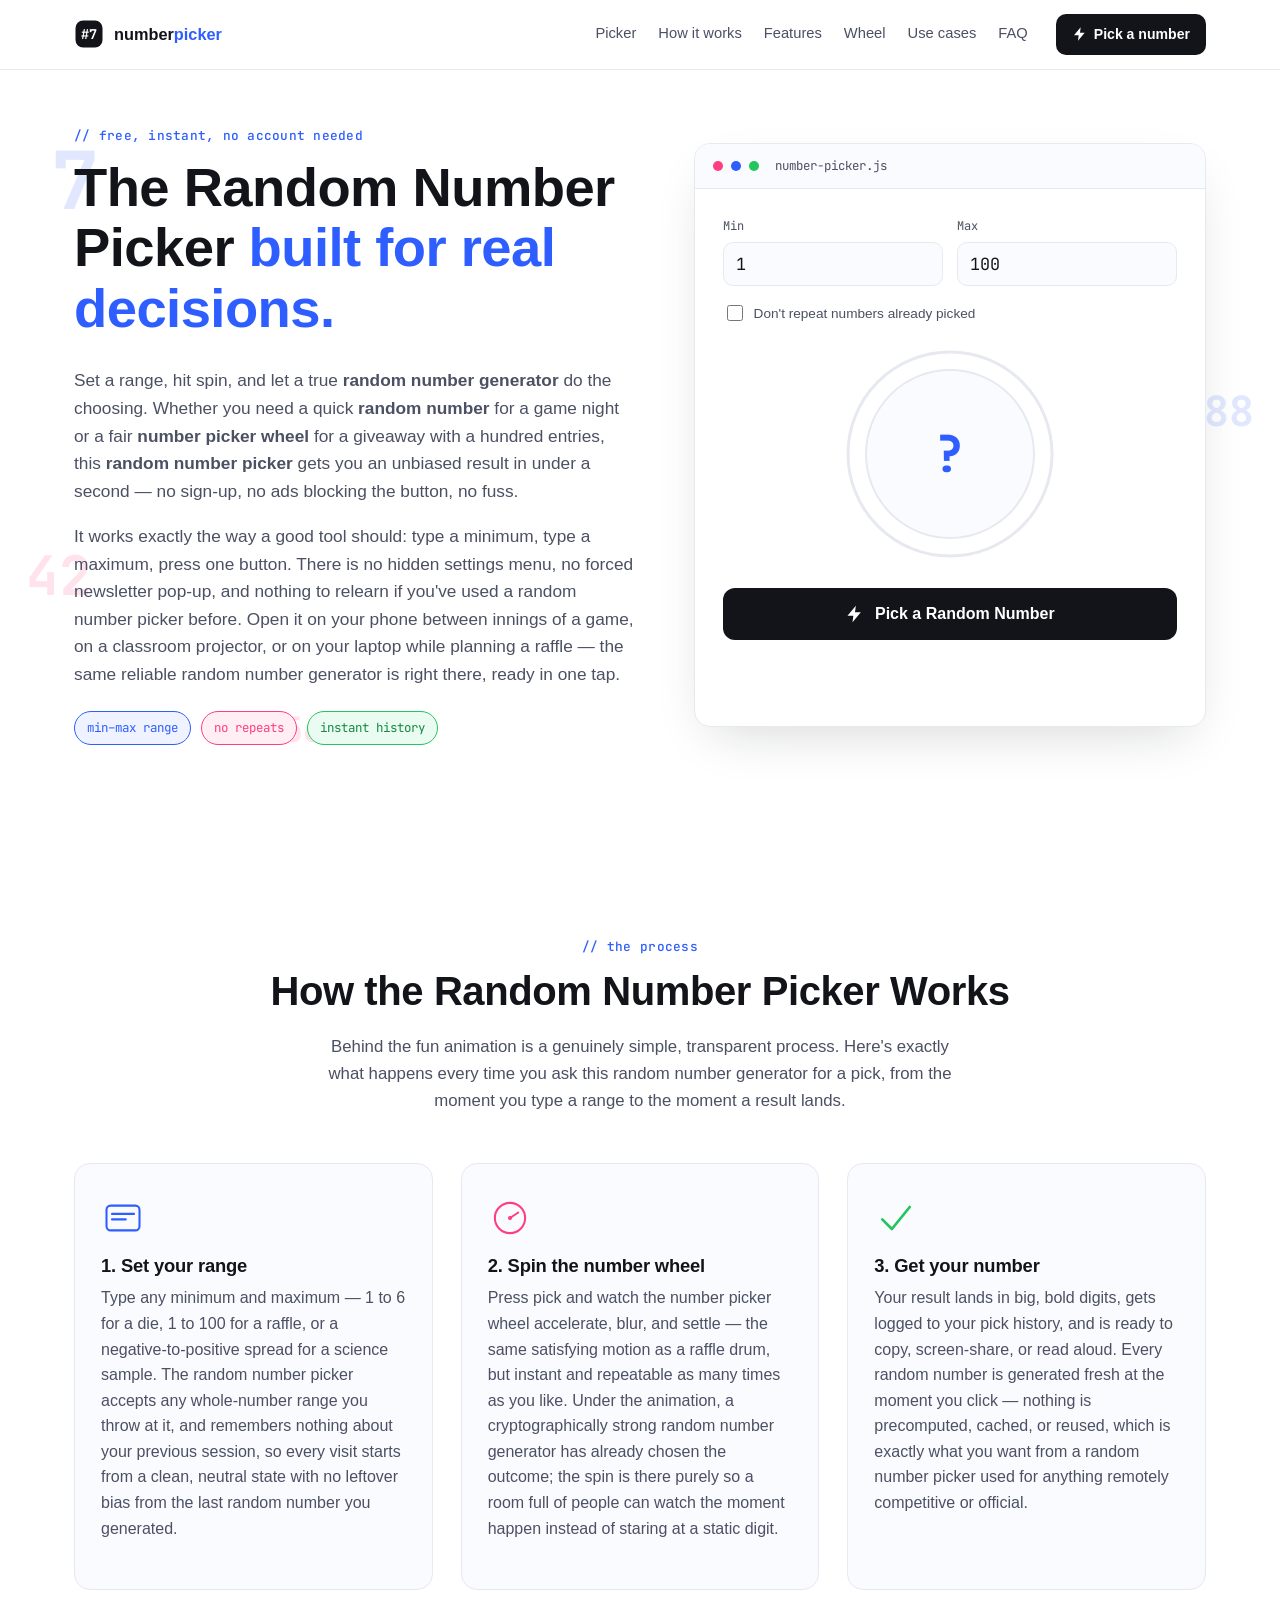
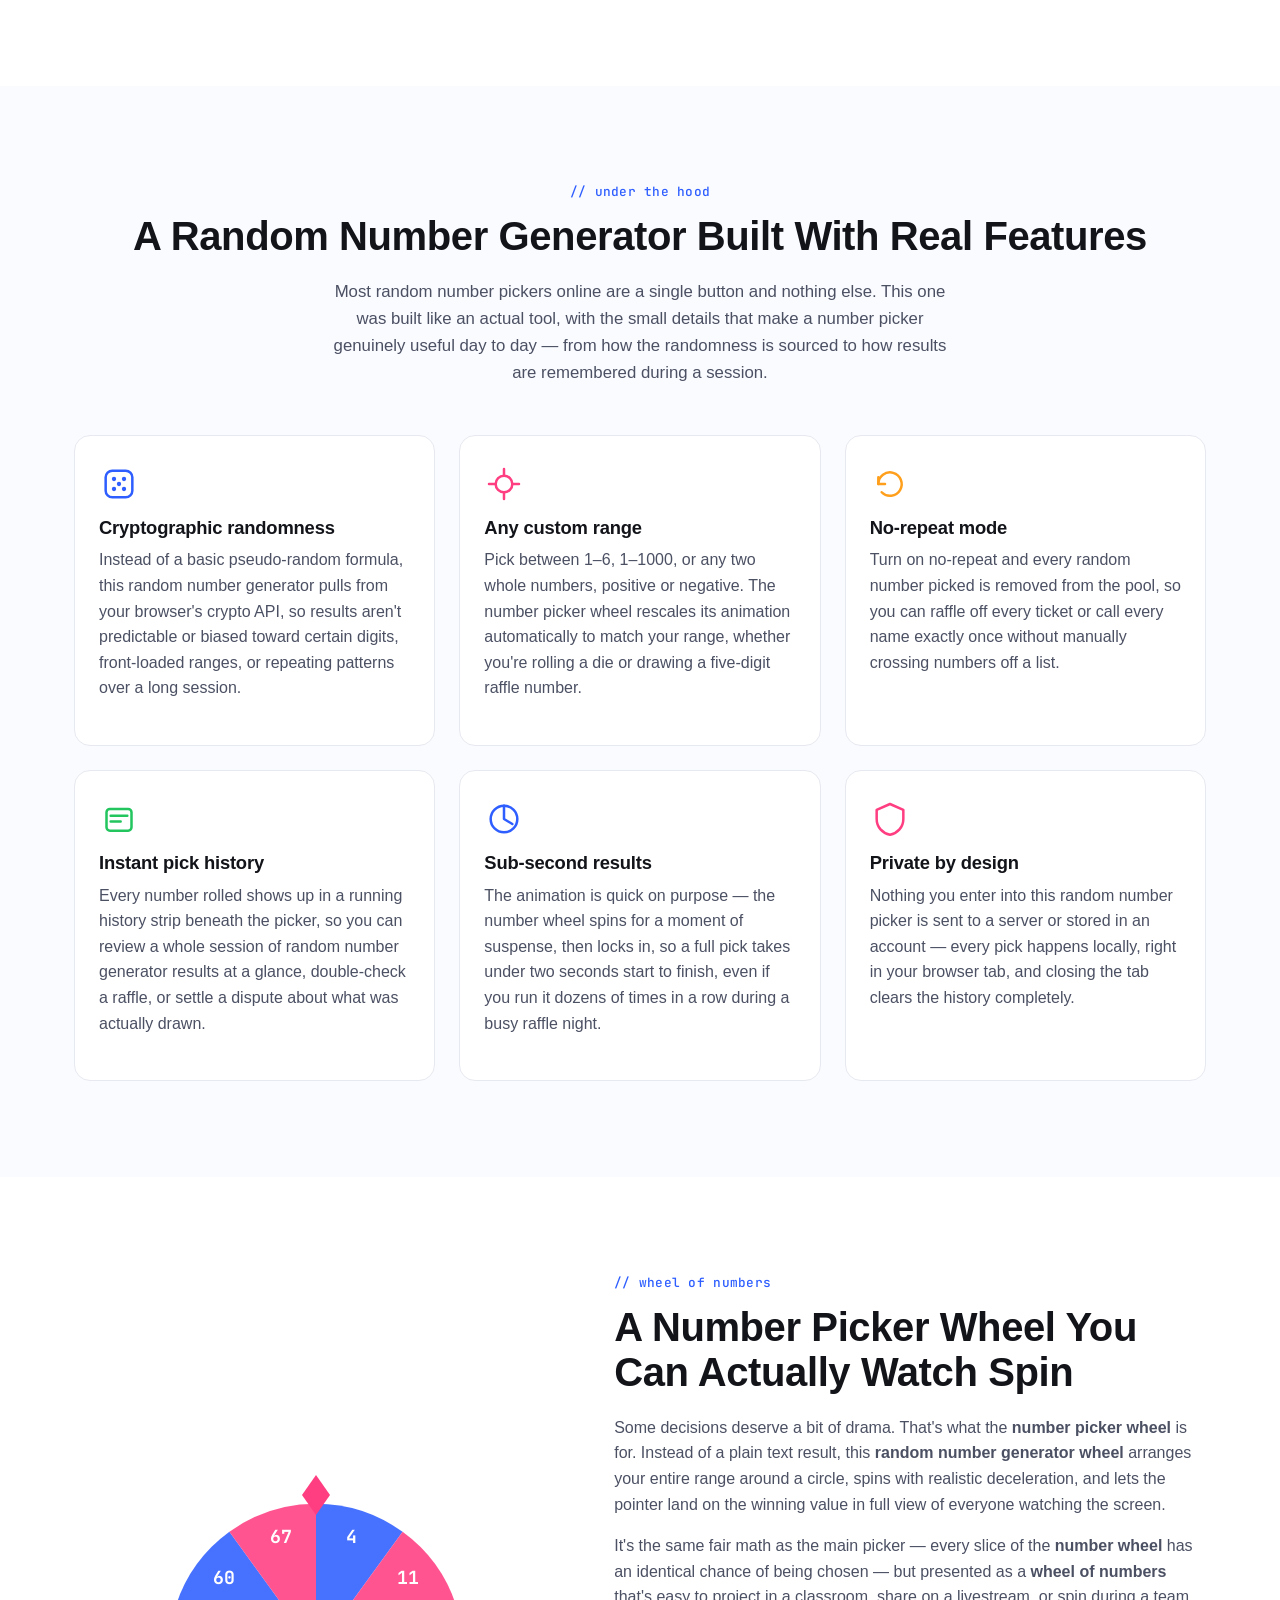
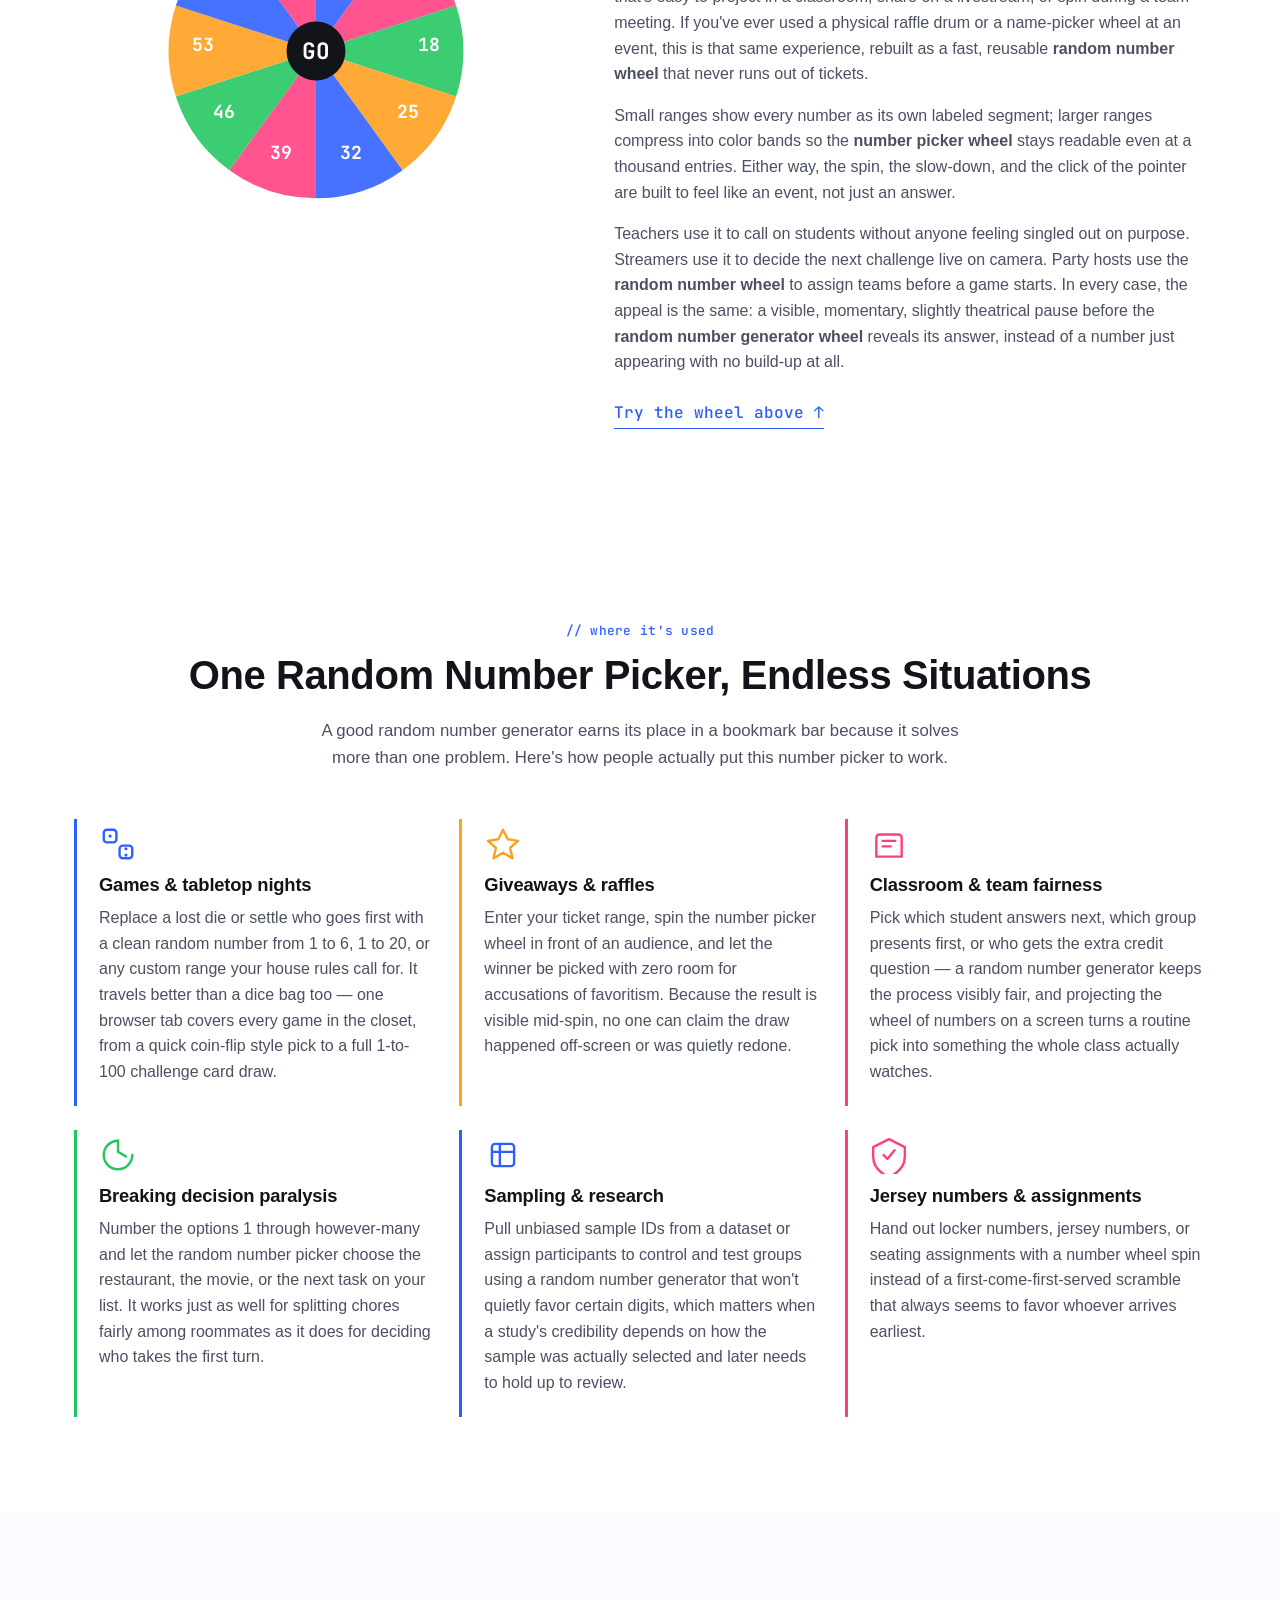
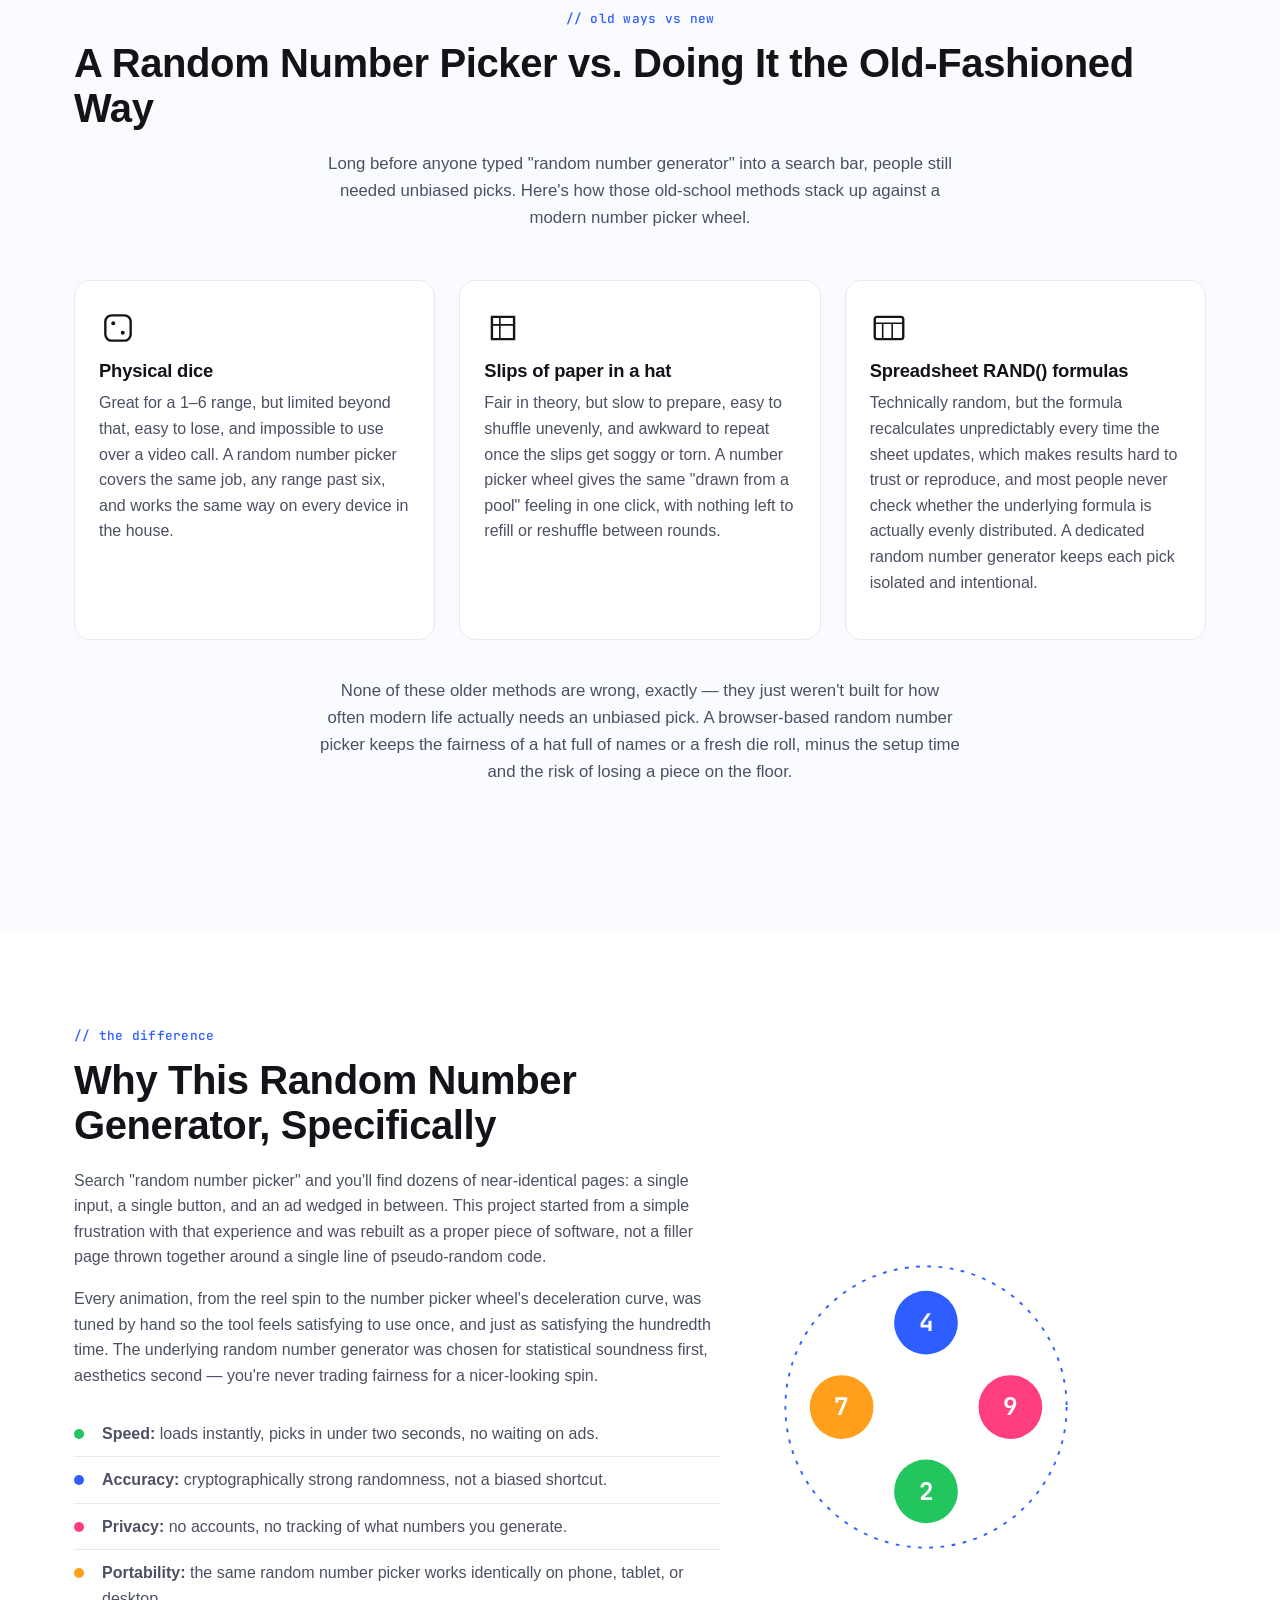
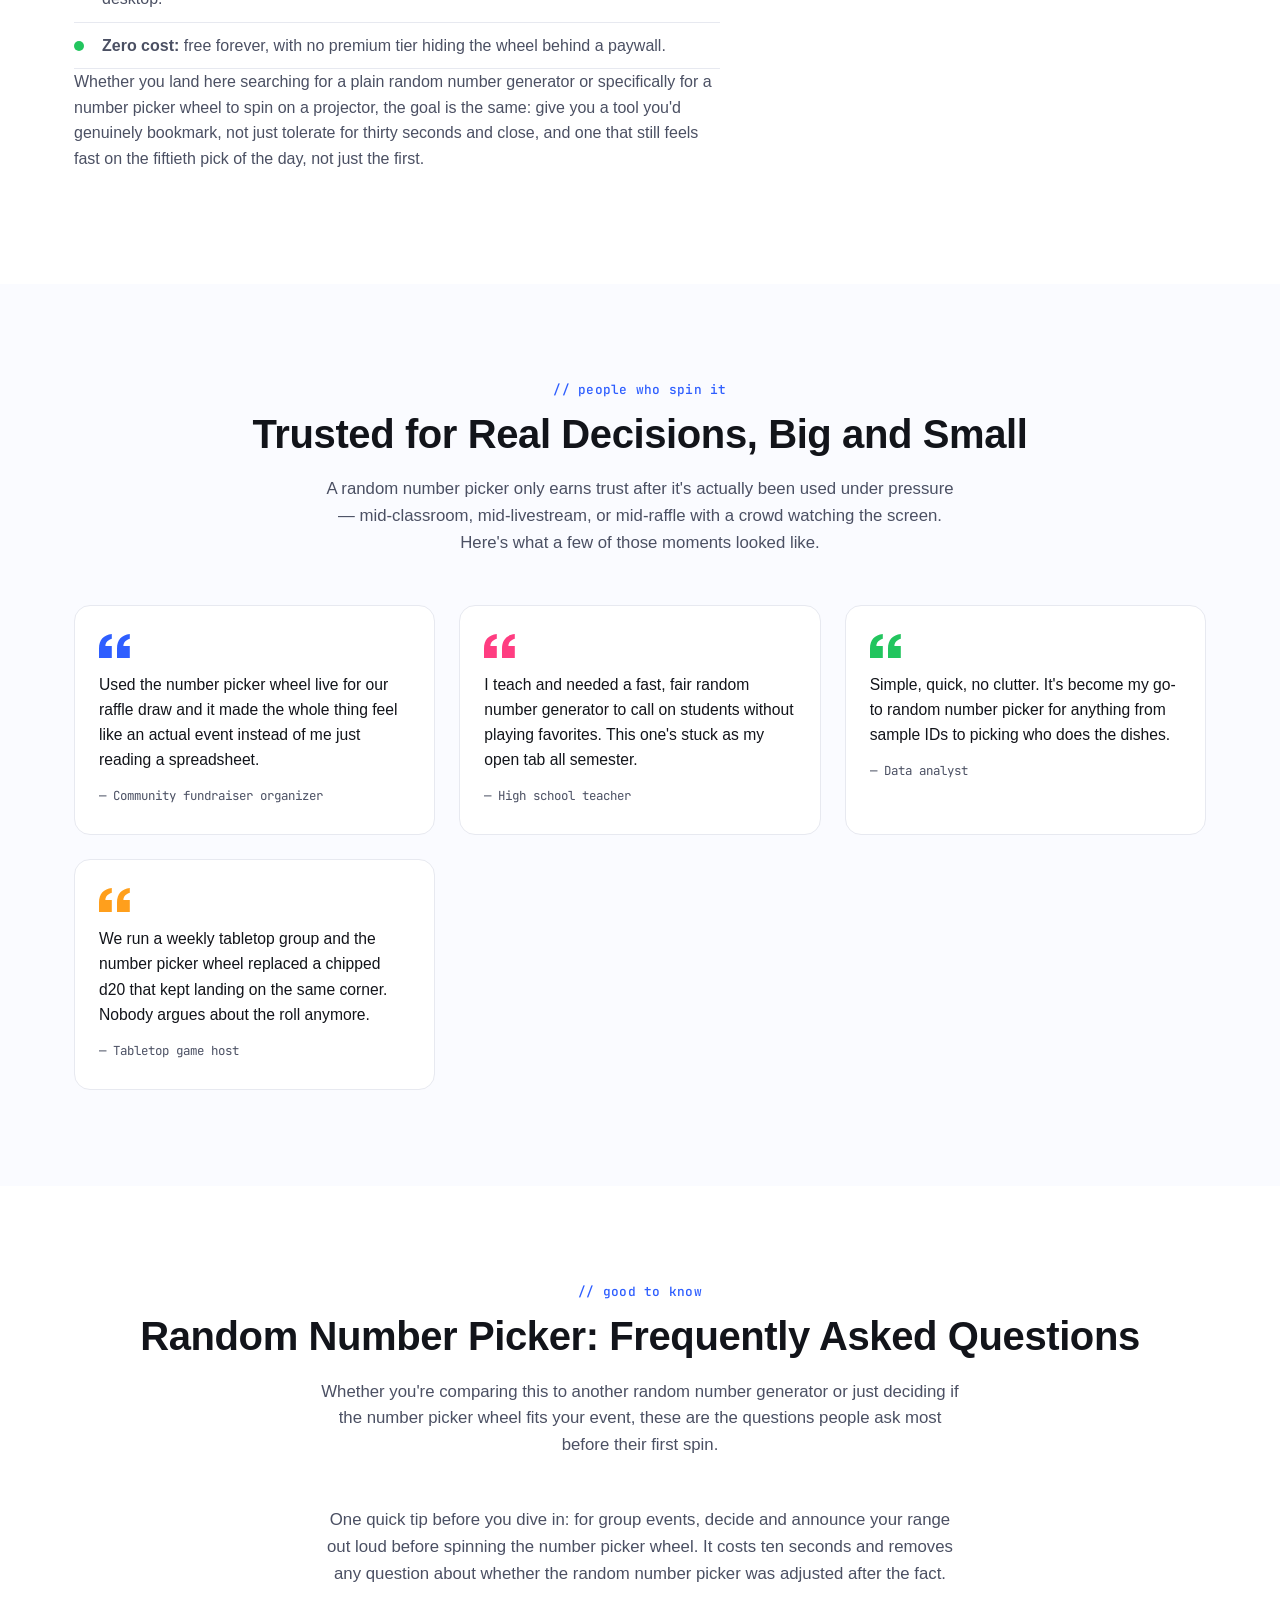
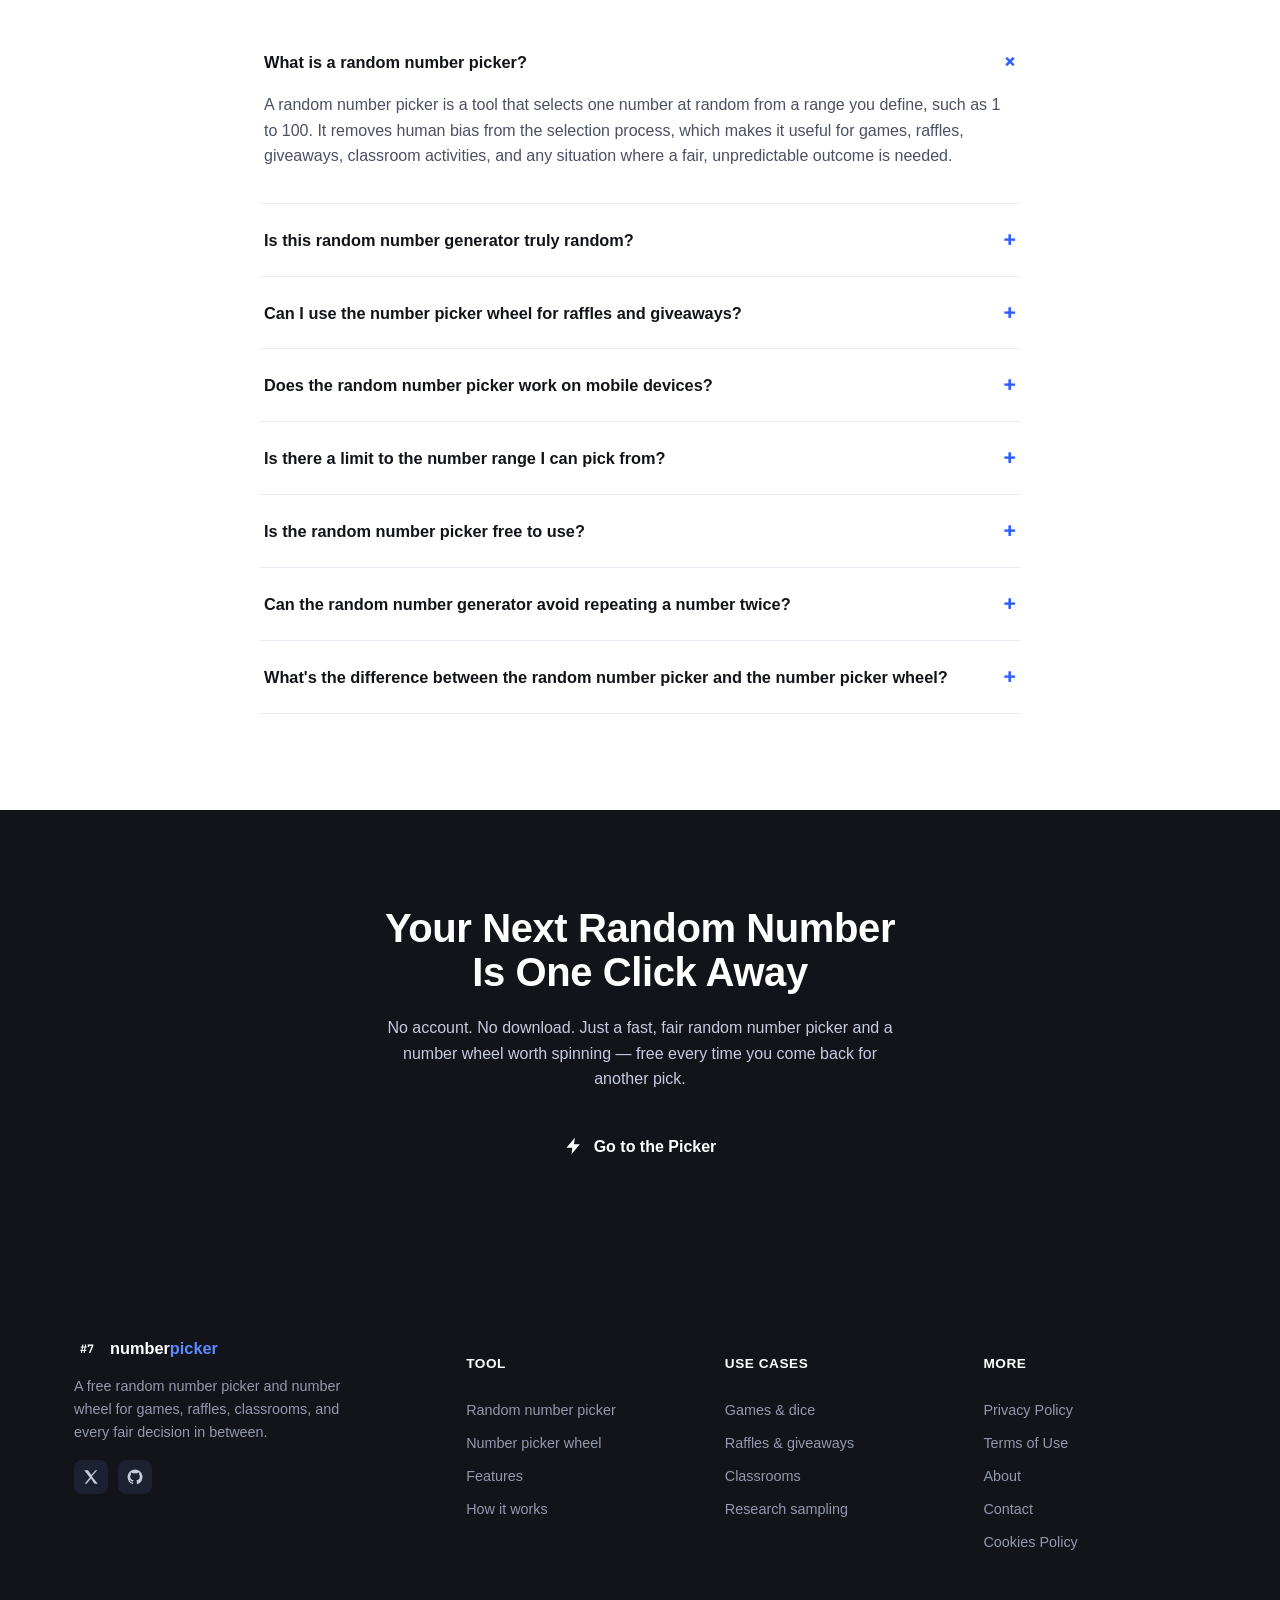
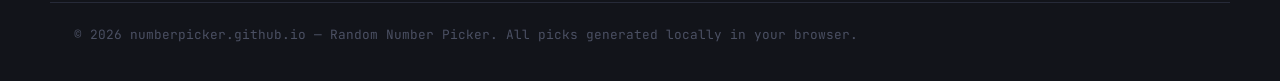
==== commit 17536436: "Update index.html" ====
--- a/index.html
+++ b/index.html
@@ -144,8 +144,6 @@
 </script>
 </head>
 <body>
-
-<a class="skip-link" href="#main-content">Skip to content</a>
 
 <div id="site-header"></div>
 
--- a/css/style.css
+++ b/css/style.css
@@ -1,801 +1,401 @@
-/* ============================================================
-   NUMBER PICKER — Stylesheet
-   ============================================================ */
-
-/* ── Tokens ─────────────────────────────────────────────── */
-:root {
-  --cream: #FAF7F2;
-  --cream-dark: #F0EBE1;
-  --cream-border: #E4DBCC;
-  --gold: #C8922A;
-  --gold-light: #E8C07A;
-  --gold-dark: #8E6B3E;
-  --brown: #5A3E28;
-  --brown-light: #7A5230;
-  --red: #C0392B;
-  --text: #2C1810;
-  --text-muted: #7A6858;
-  --text-light: #A89380;
-  --white: #FFFFFF;
-  --shadow-sm: 0 2px 8px rgba(90,62,40,0.10);
-  --shadow-md: 0 6px 24px rgba(90,62,40,0.13);
-  --shadow-lg: 0 16px 48px rgba(90,62,40,0.16);
-  --radius: 16px;
-  --radius-sm: 10px;
-  --radius-lg: 24px;
-  --transition: 0.25s ease;
-}
-
-/* ── Reset ───────────────────────────────────────────────── */
-*, *::before, *::after { box-sizing: border-box; margin: 0; padding: 0; }
-html { scroll-behavior: smooth; font-size: 16px; }
-body {
-  font-family: 'Plus Jakarta Sans', sans-serif;
-  background: var(--cream);
-  color: var(--text);
-  line-height: 1.65;
-  overflow-x: hidden;
-}
-img { max-width: 100%; display: block; }
-a { color: var(--gold-dark); text-decoration: none; }
-a:hover { color: var(--gold); }
-ul { list-style: none; }
-button { cursor: pointer; border: none; background: none; font-family: inherit; }
-
-/* ── Typography ──────────────────────────────────────────── */
-h1, h2, h3, h4 {
-  font-family: 'Playfair Display', serif;
-  line-height: 1.2;
-  color: var(--brown);
-}
-h1 { font-size: clamp(2.2rem, 5vw, 3.4rem); font-weight: 800; }
-h2 { font-size: clamp(1.6rem, 3.5vw, 2.4rem); font-weight: 700; }
-h3 { font-size: 1.25rem; font-weight: 600; }
-p { color: var(--text-muted); }
-
-/* ── Layout ──────────────────────────────────────────────── */
-.container { max-width: 1140px; margin: 0 auto; padding: 0 24px; }
-.section { padding: 80px 0; }
-.section-label {
-  display: inline-block;
-  font-size: 0.75rem;
-  font-weight: 700;
-  letter-spacing: 0.12em;
-  text-transform: uppercase;
-  color: var(--gold);
-  background: rgba(200,146,42,0.1);
-  padding: 4px 12px;
-  border-radius: 100px;
-  margin-bottom: 14px;
-}
-.section-header { text-align: center; margin-bottom: 56px; }
-.section-header p { max-width: 560px; margin: 12px auto 0; font-size: 1.05rem; }
-
-.hidden { display: none !important; }
-
-/* ── Header ──────────────────────────────────────────────── */
-.site-header {
-  position: sticky;
-  top: 0;
-  z-index: 100;
-  background: rgba(250,247,242,0.92);
-  backdrop-filter: blur(14px);
-  border-bottom: 1px solid transparent;
-  transition: border-color var(--transition), box-shadow var(--transition);
-}
-.site-header.scrolled {
-  border-color: var(--cream-border);
-  box-shadow: var(--shadow-sm);
-}
-.header-inner {
-  display: flex;
-  align-items: center;
-  justify-content: space-between;
-  height: 68px;
-  max-width: 1140px;
-  margin: 0 auto;
-  padding: 0 24px;
-}
-.logo {
-  display: flex;
-  align-items: center;
-  gap: 8px;
-  font-family: 'Playfair Display', serif;
-  font-size: 1.22rem;
-  font-weight: 800;
-  color: var(--brown);
-}
-.logo:hover { color: var(--brown); }
-.logo-icon { font-size: 1.4rem; }
-.logo-dot { color: var(--gold); }
-.main-nav ul { display: flex; gap: 32px; align-items: center; }
-.main-nav a {
-  font-size: 0.9rem;
-  font-weight: 600;
-  color: var(--text-muted);
-  transition: color var(--transition);
-}
-.main-nav a:hover { color: var(--brown); }
-.hamburger { display: none; flex-direction: column; gap: 5px; padding: 4px; }
-.hamburger span {
-  display: block; width: 22px; height: 2px;
-  background: var(--brown);
-  border-radius: 2px;
-  transition: transform 0.2s, opacity 0.2s;
-}
-.hamburger.active span:nth-child(1) { transform: translateY(7px) rotate(45deg); }
-.hamburger.active span:nth-child(2) { opacity: 0; }
-.hamburger.active span:nth-child(3) { transform: translateY(-7px) rotate(-45deg); }
-.mobile-nav {
-  display: none;
-  background: var(--white);
-  border-top: 1px solid var(--cream-border);
-  padding: 16px 24px;
-}
-.mobile-nav.open { display: block; }
-.mobile-nav ul { display: flex; flex-direction: column; gap: 4px; }
-.mobile-nav a {
-  display: block;
-  padding: 10px 0;
-  font-weight: 600;
-  color: var(--text-muted);
-  border-bottom: 1px solid var(--cream-border);
-}
-.mobile-nav a:hover { color: var(--brown); }
-
-/* ── Hero ────────────────────────────────────────────────── */
-.hero {
-  padding: 80px 0 60px;
-  background: linear-gradient(160deg, #FDF9F4 0%, #F5EDD8 60%, #FDF9F4 100%);
-  position: relative;
-  overflow: hidden;
-}
-.hero::before {
-  content: '';
-  position: absolute;
-  top: -80px; right: -80px;
-  width: 480px; height: 480px;
-  background: radial-gradient(circle, rgba(200,146,42,0.12) 0%, transparent 70%);
-  border-radius: 50%;
-  pointer-events: none;
-}
-.hero-inner {
-  display: grid;
-  grid-template-columns: 1fr 1fr;
-  gap: 56px;
-  align-items: center;
-}
-.hero-badge {
-  display: inline-flex;
-  align-items: center;
-  gap: 6px;
-  background: rgba(200,146,42,0.12);
-  border: 1px solid rgba(200,146,42,0.3);
-  border-radius: 100px;
-  padding: 5px 14px;
-  font-size: 0.78rem;
-  font-weight: 700;
-  color: var(--gold-dark);
-  letter-spacing: 0.06em;
-  text-transform: uppercase;
-  margin-bottom: 20px;
-}
-.hero h1 { margin-bottom: 20px; }
-.hero h1 em {
-  font-style: normal;
-  color: var(--gold);
-  position: relative;
-}
-.hero-sub {
-  font-size: 1.1rem;
-  line-height: 1.7;
-  color: var(--text-muted);
-  margin-bottom: 36px;
-}
-.hero-ctas { display: flex; gap: 14px; flex-wrap: wrap; }
-.btn-primary {
-  display: inline-flex;
-  align-items: center;
-  gap: 8px;
-  background: var(--gold);
-  color: var(--white);
-  font-weight: 700;
-  font-size: 0.95rem;
-  padding: 13px 28px;
-  border-radius: 100px;
-  transition: background var(--transition), transform 0.15s, box-shadow var(--transition);
-  box-shadow: 0 4px 16px rgba(200,146,42,0.35);
-}
-.btn-primary:hover {
-  background: var(--gold-dark);
-  color: var(--white);
-  transform: translateY(-2px);
-  box-shadow: 0 8px 24px rgba(200,146,42,0.4);
-}
-.btn-outline {
-  display: inline-flex;
-  align-items: center;
-  gap: 8px;
-  background: transparent;
-  color: var(--brown);
-  font-weight: 700;
-  font-size: 0.95rem;
-  padding: 12px 26px;
-  border-radius: 100px;
-  border: 2px solid var(--cream-border);
-  transition: border-color var(--transition), background var(--transition);
-}
-.btn-outline:hover {
-  border-color: var(--gold-light);
-  background: rgba(200,146,42,0.06);
-  color: var(--brown);
-}
-.hero-stats {
-  display: flex;
-  gap: 32px;
-  margin-top: 40px;
-  padding-top: 32px;
-  border-top: 1px solid var(--cream-border);
-}
-.hero-stat-num {
-  font-family: 'Playfair Display', serif;
-  font-size: 1.8rem;
-  font-weight: 800;
-  color: var(--brown);
-}
-.hero-stat-label { font-size: 0.82rem; color: var(--text-light); font-weight: 600; }
-.hero-visual { display: flex; justify-content: center; align-items: center; }
-.hero-wheel-preview {
-  width: 280px; height: 280px;
-  background: var(--white);
-  border-radius: 50%;
-  box-shadow: var(--shadow-lg);
-  display: flex; align-items: center; justify-content: center;
-  font-size: 7rem;
-  animation: float 4s ease-in-out infinite;
-  position: relative;
-}
-.hero-wheel-preview::after {
-  content: '';
-  position: absolute;
-  inset: -12px;
-  border-radius: 50%;
-  border: 3px dashed rgba(200,146,42,0.25);
-  animation: spin-slow 20s linear infinite;
-}
-@keyframes float { 0%,100%{transform:translateY(0);} 50%{transform:translateY(-14px);} }
-@keyframes spin-slow { to { transform: rotate(360deg); } }
-
-/* ── APP SECTION ─────────────────────────────────────────── */
-#app {
-  padding: 72px 0;
-  background: var(--white);
-}
-.app-grid {
-  display: grid;
-  grid-template-columns: 1fr 340px;
-  gap: 40px;
-  align-items: start;
-}
-.app-main-card {
-  background: var(--cream);
-  border: 1px solid var(--cream-border);
-  border-radius: var(--radius-lg);
-  padding: 36px;
-  box-shadow: var(--shadow-md);
-}
-.app-title-row {
-  display: flex;
-  align-items: center;
-  justify-content: space-between;
-  margin-bottom: 28px;
-  flex-wrap: wrap;
-  gap: 12px;
-}
-.app-title-row h2 { font-size: 1.5rem; }
-
-/* Mode toggle button */
-.mode-toggle-btn {
-  display: inline-flex;
-  align-items: center;
-  gap: 8px;
-  background: var(--brown);
-  color: var(--cream);
-  font-size: 0.88rem;
-  font-weight: 700;
-  padding: 9px 20px;
-  border-radius: 100px;
-  transition: background var(--transition), transform 0.15s;
-}
-.mode-toggle-btn:hover { background: var(--gold-dark); transform: translateY(-1px); }
-.mode-toggle-btn.digital-active { background: var(--gold); }
-.mode-icon { font-size: 1rem; }
-
-/* Wheel canvas area */
-#wheel-section { display: flex; flex-direction: column; align-items: center; gap: 20px; }
-.canvas-wrap {
-  position: relative;
-  width: 100%;
-  max-width: 420px;
-}
-#wheel-canvas { display: block; width: 100%; height: auto; border-radius: 50%; }
-.spin-btn {
-  display: flex;
-  align-items: center;
-  justify-content: center;
-  gap: 10px;
-  width: 100%;
-  max-width: 320px;
-  background: var(--gold);
-  color: var(--white);
-  font-size: 1.15rem;
-  font-weight: 800;
-  padding: 16px 32px;
-  border-radius: 100px;
-  box-shadow: 0 6px 20px rgba(200,146,42,0.38);
-  transition: background var(--transition), transform 0.15s, box-shadow var(--transition);
-}
-.spin-btn:hover:not(:disabled) {
-  background: var(--gold-dark);
-  transform: translateY(-2px);
-  box-shadow: 0 10px 28px rgba(200,146,42,0.45);
-}
-.spin-btn:disabled { opacity: 0.65; cursor: not-allowed; transform: none; }
-
-/* Result display */
-.result-area {
-  display: flex;
-  align-items: center;
-  gap: 14px;
-  background: var(--white);
-  border: 2px solid var(--cream-border);
-  border-radius: var(--radius);
-  padding: 16px 22px;
-  width: 100%;
-  max-width: 320px;
-}
-.result-label { font-size: 0.82rem; font-weight: 700; color: var(--text-light); text-transform: uppercase; letter-spacing: 0.08em; }
-#result-display {
-  font-family: 'Playfair Display', serif;
-  font-size: 2.4rem;
-  font-weight: 800;
-  color: var(--brown);
-  min-width: 70px;
-  flex: 1;
-  text-align: center;
-}
-#result-display.pop { animation: pop 0.45s cubic-bezier(0.34,1.56,0.64,1); }
-@keyframes pop { 0%{transform:scale(0.7);opacity:0.4;} 100%{transform:scale(1);opacity:1;} }
-
-.copy-btn {
-  background: var(--cream-dark);
-  color: var(--text-muted);
-  font-size: 0.8rem;
-  font-weight: 700;
-  padding: 6px 14px;
-  border-radius: 100px;
-  transition: background var(--transition), color var(--transition);
-}
-.copy-btn:hover { background: var(--gold-light); color: var(--brown); }
-
-/* Digital mode */
-#digital-section { display: flex; flex-direction: column; align-items: center; gap: 24px; }
-.digital-display {
-  background: var(--brown);
-  border-radius: var(--radius-lg);
-  padding: 40px 60px;
-  text-align: center;
-  width: 100%;
-  max-width: 420px;
-  box-shadow: var(--shadow-md), inset 0 2px 0 rgba(255,255,255,0.08);
-  position: relative;
-  overflow: hidden;
-}
-.digital-display::before {
-  content: '';
-  position: absolute;
-  inset: 0;
-  background: repeating-linear-gradient(0deg, transparent, transparent 3px, rgba(255,255,255,0.02) 4px);
-  pointer-events: none;
-}
-.digital-label {
-  font-size: 0.7rem;
-  font-weight: 700;
-  letter-spacing: 0.15em;
-  text-transform: uppercase;
-  color: rgba(232,192,122,0.6);
-  margin-bottom: 12px;
-  font-family: 'Plus Jakarta Sans', monospace;
-}
-#digital-result {
-  font-family: 'Playfair Display', serif;
-  font-size: clamp(4rem, 10vw, 6rem);
-  font-weight: 800;
-  color: var(--gold-light);
-  letter-spacing: -0.02em;
-  display: block;
-  text-shadow: 0 0 40px rgba(232,192,122,0.4);
-  transition: color 0.05s;
-}
-#digital-result.rolling { color: rgba(232,192,122,0.5); }
-#digital-result.final-pop { animation: pop 0.5s cubic-bezier(0.34,1.56,0.64,1); }
-.digital-range {
-  margin-top: 10px;
-  font-size: 0.8rem;
-  color: rgba(232,192,122,0.4);
-  font-family: 'Plus Jakarta Sans', sans-serif;
-}
-.generate-btn {
-  width: 100%;
-  max-width: 320px;
-  background: var(--gold);
-  color: var(--white);
-  font-size: 1.1rem;
-  font-weight: 800;
-  padding: 15px 28px;
-  border-radius: 100px;
-  box-shadow: 0 6px 20px rgba(200,146,42,0.38);
-  transition: background var(--transition), transform 0.15s;
-}
-.generate-btn:hover:not(:disabled) { background: var(--gold-dark); transform: translateY(-2px); }
-.generate-btn:disabled { opacity: 0.65; cursor: not-allowed; }
-
-/* Settings sidebar */
-.settings-card {
-  background: var(--cream);
-  border: 1px solid var(--cream-border);
-  border-radius: var(--radius-lg);
-  padding: 28px;
-  box-shadow: var(--shadow-sm);
-}
-.settings-card h3 {
-  font-size: 1rem;
-  margin-bottom: 20px;
-  padding-bottom: 14px;
-  border-bottom: 1px solid var(--cream-border);
-  color: var(--brown);
-}
-.form-group { margin-bottom: 18px; }
-.form-group label {
-  display: block;
-  font-size: 0.8rem;
-  font-weight: 700;
-  color: var(--text-muted);
-  text-transform: uppercase;
-  letter-spacing: 0.08em;
-  margin-bottom: 7px;
-}
-.form-group input {
-  width: 100%;
-  padding: 10px 14px;
-  border: 1.5px solid var(--cream-border);
-  border-radius: var(--radius-sm);
-  background: var(--white);
-  font-family: inherit;
-  font-size: 0.95rem;
-  color: var(--text);
-  transition: border-color var(--transition);
-}
-.form-group input:focus {
-  outline: none;
-  border-color: var(--gold);
-}
-.form-hint { font-size: 0.75rem; color: var(--text-light); margin-top: 5px; }
-
-/* History */
-.history-card {
-  background: var(--white);
-  border: 1px solid var(--cream-border);
-  border-radius: var(--radius-lg);
-  padding: 24px 28px;
-  margin-top: 20px;
-  box-shadow: var(--shadow-sm);
-}
-.history-header {
-  display: flex;
-  justify-content: space-between;
-  align-items: center;
-  margin-bottom: 16px;
-}
-.history-header h3 { font-size: 0.95rem; color: var(--brown); }
-.history-badge {
-  background: var(--gold-light);
-  color: var(--brown);
-  font-size: 0.72rem;
-  font-weight: 700;
-  padding: 2px 9px;
-  border-radius: 100px;
-}
-.clear-btn {
-  font-size: 0.75rem;
-  font-weight: 700;
-  color: var(--text-light);
-  padding: 4px 10px;
-  border-radius: 100px;
-  border: 1px solid var(--cream-border);
-  transition: color var(--transition), border-color var(--transition);
-}
-.clear-btn:hover { color: var(--red); border-color: var(--red); }
-.history-list { max-height: 200px; overflow-y: auto; }
-.history-empty { text-align: center; color: var(--text-light); font-size: 0.88rem; padding: 16px 0; }
-.history-item {
-  display: flex;
-  justify-content: space-between;
-  align-items: center;
-  padding: 8px 0;
-  border-bottom: 1px solid var(--cream-border);
-  font-size: 0.88rem;
-}
-.history-item:last-child { border-bottom: none; }
-.history-item.newest .h-num { color: var(--gold); font-weight: 800; }
-.h-num { font-family: 'Playfair Display', serif; font-size: 1.1rem; font-weight: 700; color: var(--brown); }
-.h-time { color: var(--text-light); font-size: 0.75rem; }
-
-/* Confetti */
-#confetti-container { position: fixed; top: 0; left: 0; width: 100%; height: 100%; pointer-events: none; z-index: 9999; }
-.confetti-piece {
-  position: absolute;
-  top: -12px;
-  animation: confettiFall linear forwards;
-}
-@keyframes confettiFall {
-  0%  { transform: translateY(0) rotate(0deg); opacity: 1; }
-  100%{ transform: translateY(100vh) rotate(720deg); opacity: 0; }
-}
-
-/* ── How It Works ─────────────────────────────────────────── */
-#how-it-works { background: var(--cream); }
-.steps-grid {
-  display: grid;
-  grid-template-columns: repeat(3, 1fr);
-  gap: 32px;
-}
-.step-card {
-  background: var(--white);
-  border: 1px solid var(--cream-border);
-  border-radius: var(--radius-lg);
-  padding: 32px 28px;
-  text-align: center;
-  box-shadow: var(--shadow-sm);
-  transition: transform var(--transition), box-shadow var(--transition);
-}
-.step-card:hover { transform: translateY(-4px); box-shadow: var(--shadow-md); }
-.step-icon {
-  width: 64px; height: 64px;
-  background: linear-gradient(135deg, var(--gold-light), var(--gold));
-  border-radius: 50%;
-  display: flex; align-items: center; justify-content: center;
-  font-size: 1.7rem;
-  margin: 0 auto 20px;
-  box-shadow: 0 6px 20px rgba(200,146,42,0.25);
-}
-.step-card h3 { margin-bottom: 10px; font-size: 1.1rem; }
-
-/* ── Features ────────────────────────────────────────────── */
-#features { background: var(--white); }
-.features-grid {
-  display: grid;
-  grid-template-columns: repeat(3, 1fr);
-  gap: 24px;
-}
-.feature-card {
-  background: var(--cream);
-  border: 1px solid var(--cream-border);
-  border-radius: var(--radius);
-  padding: 26px 22px;
-  transition: transform var(--transition), box-shadow var(--transition);
-}
-.feature-card:hover { transform: translateY(-3px); box-shadow: var(--shadow-sm); }
-.feature-icon { font-size: 1.8rem; margin-bottom: 14px; }
-.feature-card h3 { font-size: 1rem; margin-bottom: 8px; }
-.feature-card p { font-size: 0.88rem; }
-
-/* ── Use Cases ───────────────────────────────────────────── */
-#use-cases { background: var(--cream); }
-.usecases-grid {
-  display: grid;
-  grid-template-columns: repeat(2, 1fr);
-  gap: 24px;
-}
-.usecase-card {
-  background: var(--white);
-  border: 1px solid var(--cream-border);
-  border-radius: var(--radius-lg);
-  padding: 28px;
-  display: flex;
-  gap: 20px;
-  align-items: flex-start;
-  transition: transform var(--transition), box-shadow var(--transition);
-}
-.usecase-card:hover { transform: translateY(-3px); box-shadow: var(--shadow-sm); }
-.usecase-emoji { font-size: 2rem; flex-shrink: 0; margin-top: 2px; }
-.usecase-card h3 { font-size: 1rem; margin-bottom: 6px; }
-.usecase-card p { font-size: 0.88rem; }
-
-/* ── Keywords / SEO text ─────────────────────────────────── */
-#keywords { background: var(--white); padding: 64px 0; }
-.keywords-grid {
-  display: grid;
-  grid-template-columns: 1fr 1fr;
-  gap: 40px;
-  align-items: center;
-}
-.keywords-content h2 { margin-bottom: 16px; }
-.keywords-content p { margin-bottom: 14px; font-size: 0.97rem; }
-.keyword-pills {
-  display: flex;
-  flex-wrap: wrap;
-  gap: 10px;
-  margin-top: 22px;
-}
-.keyword-pill {
-  background: var(--cream);
-  border: 1px solid var(--cream-border);
-  border-radius: 100px;
-  padding: 5px 14px;
-  font-size: 0.82rem;
-  font-weight: 600;
-  color: var(--brown-light);
-  transition: background var(--transition), border-color var(--transition);
-}
-.keyword-pill:hover { background: var(--gold-light); border-color: var(--gold); }
-.keywords-visual {
-  background: var(--cream);
-  border: 1px solid var(--cream-border);
-  border-radius: var(--radius-lg);
-  padding: 32px;
-}
-.keywords-visual h3 { margin-bottom: 20px; font-size: 1.1rem; }
-.tool-comparison { display: flex; flex-direction: column; gap: 12px; }
-.comparison-row {
-  display: flex;
-  align-items: center;
-  justify-content: space-between;
-  padding: 12px 16px;
-  background: var(--white);
-  border-radius: var(--radius-sm);
-  font-size: 0.9rem;
-  font-weight: 600;
-  color: var(--text-muted);
-}
-.comparison-check { color: var(--gold); font-size: 1.1rem; }
-
-/* ── About ───────────────────────────────────────────────── */
-#about {
-  background: linear-gradient(135deg, var(--brown) 0%, #3D2412 100%);
-  padding: 80px 0;
-}
-#about .section-label { background: rgba(232,192,122,0.15); color: var(--gold-light); }
-#about h2 { color: var(--gold-light); }
-.about-inner {
-  display: grid;
-  grid-template-columns: 1fr 1fr;
-  gap: 60px;
-  align-items: center;
-}
-.about-text p { color: rgba(232,192,122,0.7); margin-bottom: 14px; font-size: 0.97rem; }
-.about-cards { display: flex; flex-direction: column; gap: 16px; }
-.about-card {
-  background: rgba(255,255,255,0.06);
-  border: 1px solid rgba(232,192,122,0.15);
-  border-radius: var(--radius);
-  padding: 20px 24px;
-  display: flex;
-  gap: 16px;
-  align-items: flex-start;
-}
-.about-card-icon { font-size: 1.6rem; flex-shrink: 0; }
-.about-card h4 { color: var(--gold-light); font-size: 0.95rem; margin-bottom: 4px; }
-.about-card p { color: rgba(232,192,122,0.6); font-size: 0.85rem; margin: 0; }
-
-/* ── FAQ ─────────────────────────────────────────────────── */
-#faq { background: var(--cream); }
-.faq-list { max-width: 760px; margin: 0 auto; display: flex; flex-direction: column; gap: 12px; }
-.faq-item {
-  background: var(--white);
-  border: 1.5px solid var(--cream-border);
-  border-radius: var(--radius);
-  overflow: hidden;
-  transition: border-color var(--transition);
-}
-.faq-item.open { border-color: var(--gold-light); }
-.faq-question {
-  width: 100%;
-  text-align: left;
-  display: flex;
-  justify-content: space-between;
-  align-items: center;
-  padding: 20px 24px;
-  font-family: 'Playfair Display', serif;
-  font-size: 1.02rem;
-  font-weight: 700;
-  color: var(--brown);
-  background: none;
-  gap: 16px;
-  transition: color var(--transition);
-}
-.faq-question:hover { color: var(--gold-dark); }
-.faq-icon {
-  width: 26px; height: 26px; flex-shrink: 0;
-  background: var(--cream);
-  border-radius: 50%;
-  display: flex; align-items: center; justify-content: center;
-  font-size: 1.1rem;
-  transition: transform 0.25s, background var(--transition);
-}
-.faq-item.open .faq-icon { transform: rotate(45deg); background: var(--gold-light); }
-.faq-answer {
-  max-height: 0;
-  overflow: hidden;
-  transition: max-height 0.35s ease, padding 0.2s;
-  padding: 0 24px;
-}
-.faq-item.open .faq-answer { max-height: 400px; padding: 0 24px 20px; }
-.faq-answer p { font-size: 0.93rem; line-height: 1.7; }
-
-/* ── Footer ──────────────────────────────────────────────── */
-.site-footer {
-  background: var(--brown);
-  color: rgba(232,192,122,0.8);
-  padding: 56px 0 0;
-}
-.footer-inner {
-  display: flex;
-  justify-content: space-between;
-  gap: 48px;
-  max-width: 1140px;
-  margin: 0 auto;
-  padding: 0 24px 48px;
-  flex-wrap: wrap;
-}
-.site-footer .logo { color: var(--gold-light); }
-.site-footer .logo-dot { color: rgba(232,192,122,0.5); }
-.footer-tagline { font-size: 0.88rem; color: rgba(232,192,122,0.55); margin-top: 12px; max-width: 280px; line-height: 1.6; }
-.footer-links { display: flex; gap: 48px; flex-wrap: wrap; }
-.footer-col h4 { color: var(--gold-light); font-size: 0.88rem; font-family: 'Plus Jakarta Sans', sans-serif; font-weight: 700; text-transform: uppercase; letter-spacing: 0.08em; margin-bottom: 14px; }
-.footer-col ul { display: flex; flex-direction: column; gap: 10px; }
-.footer-col a { font-size: 0.88rem; color: rgba(232,192,122,0.55); transition: color var(--transition); }
-.footer-col a:hover { color: var(--gold-light); }
-.footer-bottom {
-  border-top: 1px solid rgba(232,192,122,0.12);
-  padding: 18px 24px;
-  text-align: center;
-  font-size: 0.8rem;
-  color: rgba(232,192,122,0.35);
-  max-width: 1140px;
-  margin: 0 auto;
-}
-
-/* ── Scroll animations ────────────────────────────────────── */
-.animate-on-scroll { opacity: 0; transform: translateY(24px); transition: opacity 0.55s ease, transform 0.55s ease; }
-.animate-on-scroll.in-view { opacity: 1; transform: translateY(0); }
-.animate-on-scroll[data-delay="1"] { transition-delay: 0.1s; }
-.animate-on-scroll[data-delay="2"] { transition-delay: 0.2s; }
-.animate-on-scroll[data-delay="3"] { transition-delay: 0.3s; }
-.animate-on-scroll[data-delay="4"] { transition-delay: 0.4s; }
-.animate-on-scroll[data-delay="5"] { transition-delay: 0.5s; }
-
-/* ── Responsive ──────────────────────────────────────────── */
-@media (max-width: 900px) {
-  .hero-inner { grid-template-columns: 1fr; }
-  .hero-visual { display: none; }
-  .app-grid { grid-template-columns: 1fr; }
-  .steps-grid { grid-template-columns: 1fr; }
-  .features-grid { grid-template-columns: repeat(2, 1fr); }
-  .usecases-grid { grid-template-columns: 1fr; }
-  .keywords-grid { grid-template-columns: 1fr; }
-  .about-inner { grid-template-columns: 1fr; }
-}
-@media (max-width: 640px) {
-  .main-nav { display: none; }
-  .hamburger { display: flex; }
-  .features-grid { grid-template-columns: 1fr; }
-  .footer-inner { flex-direction: column; gap: 32px; }
-  .footer-links { gap: 28px; }
-  .hero-stats { flex-wrap: wrap; gap: 20px; }
-  .section { padding: 56px 0; }
-  .app-main-card { padding: 22px; }
-}
-@media (prefers-reduced-motion: reduce) {
-  *, *::before, *::after { animation-duration: 0.01ms !important; transition-duration: 0.01ms !important; }
-}
+/* ============ TOKENS ============ */
+:root{
+  --white:#ffffff;
+  --ink:#12141a;
+  --ink-soft:#4b5063;
+  --line:#e7e9f0;
+  --paper:#fafbff;
+
+  --blue:#2E5EFF;
+  --pink:#FF3D81;
+  --green:#22C55E;
+  --amber:#FF9F1C;
+
+  --font-display:'Space Grotesk', sans-serif;
+  --font-body:'Inter', sans-serif;
+  --font-mono:'JetBrains Mono', monospace;
+
+  --radius:16px;
+  --shadow-lg: 0 20px 50px -18px rgba(18,20,26,0.18);
+  --shadow-sm: 0 8px 20px -10px rgba(18,20,26,0.14);
+}
+
+*,*::before,*::after{box-sizing:border-box;}
+html{scroll-behavior:smooth;}
+body{
+  margin:0;
+  background:var(--white);
+  color:var(--ink);
+  font-family:var(--font-body);
+  line-height:1.6;
+  -webkit-font-smoothing:antialiased;
+}
+img,svg{max-width:100%;display:block;}
+a{color:inherit;text-decoration:none;}
+h1,h2,h3{
+  font-family:var(--font-display);
+  line-height:1.12;
+  margin:0 0 .5em;
+  letter-spacing:-0.01em;
+}
+h2{font-size:clamp(1.7rem,3.6vw,2.5rem);}
+h3{font-size:1.15rem;}
+p{margin:0 0 1em;color:var(--ink-soft);}
+ul{padding-left:0;list-style:none;margin:0;}
+
+.container{
+  width:100%;
+  max-width:1180px;
+  margin:0 auto;
+  padding:0 24px;
+}
+.section{padding:96px 0;position:relative;}
+@media (max-width:640px){.section{padding:64px 0;}}
+
+.eyebrow{
+  font-family:var(--font-mono);
+  font-size:.8rem;
+  font-weight:500;
+  color:var(--blue);
+  text-transform:lowercase;
+  margin:0 0 .9em;
+  letter-spacing:.02em;
+}
+.eyebrow.center{text-align:center;}
+.section-lede{
+  max-width:640px;
+  font-size:1.05rem;
+}
+.section-lede.center{margin:0 auto 3rem;text-align:center;}
+h2#how-heading, h2#features-heading, h2#use-cases-heading,
+h2#testimonials-heading, h2#faq-heading{text-align:center;}
+
+.skip-link{
+  position:absolute;left:-999px;top:0;background:var(--ink);color:#fff;padding:10px 16px;z-index:999;border-radius:0 0 8px 0;
+}
+.skip-link:focus{left:0;}
+
+/* ============ ACCENT TAGS ============ */
+.accent{color:var(--blue);}
+.tag{
+  font-family:var(--font-mono);
+  font-size:.78rem;
+  padding:6px 12px;
+  border-radius:999px;
+  display:inline-flex;
+  align-items:center;
+  gap:6px;
+  border:1.5px solid transparent;
+}
+.tag-blue{color:var(--blue);border-color:var(--blue);background:#EFF3FF;}
+.tag-pink{color:var(--pink);border-color:var(--pink);background:#FFEFF5;}
+.tag-green{color:#158a43;border-color:var(--green);background:#EAFBF1;}
+
+/* ============ HERO ============ */
+.hero{
+  padding-top:56px;
+  overflow:hidden;
+}
+.hero-bg{position:absolute;inset:0;overflow:hidden;pointer-events:none;z-index:0;}
+.floating-num{
+  position:absolute;
+  font-family:var(--font-mono);
+  font-weight:700;
+  opacity:.14;
+  animation:floaty 9s ease-in-out infinite;
+}
+.n1{top:6%;left:4%;font-size:5rem;color:var(--blue);animation-delay:0s;}
+.n2{top:60%;left:2%;font-size:3.4rem;color:var(--pink);animation-delay:1.2s;}
+.n3{top:14%;right:8%;font-size:4rem;color:var(--amber);animation-delay:2.1s;}
+.n4{top:75%;right:14%;font-size:3rem;color:var(--green);animation-delay:.6s;}
+.n5{top:40%;right:2%;font-size:2.6rem;color:var(--blue);animation-delay:1.8s;}
+.n6{top:82%;left:22%;font-size:2.2rem;color:var(--pink);animation-delay:2.6s;}
+
+@keyframes floaty{
+  0%,100%{transform:translateY(0) rotate(0deg);}
+  50%{transform:translateY(-22px) rotate(6deg);}
+}
+
+.hero-grid{
+  display:grid;
+  grid-template-columns:1.1fr 1fr;
+  gap:56px;
+  align-items:center;
+  position:relative;
+  z-index:1;
+}
+@media (max-width:960px){
+  .hero-grid{grid-template-columns:1fr;}
+}
+
+.hero h1{font-size:clamp(2.2rem,5vw,3.4rem);}
+.hero-lede{font-size:1.08rem;max-width:560px;}
+.hero-tags{display:flex;gap:10px;flex-wrap:wrap;margin-top:1.4em;}
+
+/* picker card */
+.picker-card{
+  background:var(--white);
+  border:1.5px solid var(--line);
+  border-radius:var(--radius);
+  box-shadow:var(--shadow-lg);
+  overflow:hidden;
+}
+.picker-card-top{
+  display:flex;align-items:center;gap:8px;
+  padding:12px 18px;
+  background:var(--paper);
+  border-bottom:1.5px solid var(--line);
+}
+.dot{width:10px;height:10px;border-radius:50%;}
+.dot-pink{background:var(--pink);}
+.dot-blue{background:var(--blue);}
+.dot-green{background:var(--green);}
+.picker-title{
+  margin-left:8px;font-family:var(--font-mono);font-size:.78rem;color:var(--ink-soft);
+}
+
+.picker-body{padding:28px 28px 32px;}
+.range-inputs{display:flex;gap:14px;margin-bottom:16px;}
+.range-inputs label{
+  flex:1;display:flex;flex-direction:column;gap:6px;
+  font-family:var(--font-mono);font-size:.75rem;color:var(--ink-soft);
+}
+.range-inputs input{
+  font-family:var(--font-mono);
+  font-size:1.05rem;
+  padding:10px 12px;
+  border-radius:10px;
+  border:1.5px solid var(--line);
+  color:var(--ink);
+  background:var(--paper);
+  width:100%;
+}
+.range-inputs input:focus{outline:2px solid var(--blue);outline-offset:1px;}
+
+.no-repeat-toggle{
+  display:flex;align-items:center;gap:8px;
+  font-size:.85rem;color:var(--ink-soft);margin-bottom:20px;cursor:pointer;
+}
+.no-repeat-toggle input{width:16px;height:16px;accent-color:var(--blue);}
+
+.reel-wrap{position:relative;display:flex;justify-content:center;align-items:center;margin:8px auto 24px;width:220px;height:220px;}
+.reel-ring{position:absolute;inset:0;}
+.reel-ring circle{fill:none;stroke:var(--line);stroke-width:3;}
+.reel{
+  width:170px;height:170px;border-radius:50%;
+  display:flex;align-items:center;justify-content:center;
+  background:var(--paper);
+  border:2px solid var(--line);
+  position:relative;z-index:1;
+}
+#reel-display{
+  font-family:var(--font-mono);font-weight:700;
+  font-size:3.2rem;color:var(--blue);
+}
+.reel.spinning{animation:pulse .3s ease-in-out infinite;}
+.reel.landed{animation:landPop .4s ease;}
+@keyframes pulse{0%,100%{box-shadow:0 0 0 0 rgba(46,94,255,.25);}50%{box-shadow:0 0 0 14px rgba(46,94,255,0);}}
+@keyframes landPop{0%{transform:scale(1.12);}60%{transform:scale(.96);}100%{transform:scale(1);}}
+
+.pick-btn{
+  width:100%;
+  display:flex;align-items:center;justify-content:center;gap:10px;
+  background:var(--ink);
+  color:#fff;
+  border:none;
+  padding:16px 20px;
+  border-radius:12px;
+  font-family:var(--font-display);
+  font-weight:600;
+  font-size:1rem;
+  cursor:pointer;
+  transition:transform .15s ease, background .2s ease;
+}
+.pick-btn:hover{transform:translateY(-2px);background:var(--blue);}
+.pick-btn:active{transform:translateY(0);}
+.pick-btn svg{flex-shrink:0;}
+
+.history-row{
+  display:flex;gap:8px;flex-wrap:wrap;
+  margin-top:20px;min-height:34px;
+}
+.history-chip{
+  font-family:var(--font-mono);
+  font-size:.82rem;font-weight:700;
+  padding:5px 11px;border-radius:8px;color:#fff;
+  animation:chipIn .3s ease;
+}
+@keyframes chipIn{from{opacity:0;transform:translateY(6px) scale(.85);}to{opacity:1;transform:none;}}
+
+/* ============ HOW IT WORKS ============ */
+.steps-grid{
+  display:grid;grid-template-columns:repeat(3,1fr);gap:28px;margin-top:20px;
+}
+@media (max-width:800px){.steps-grid{grid-template-columns:1fr;}}
+.step-card{
+  background:var(--paper);
+  border:1.5px solid var(--line);
+  border-radius:var(--radius);
+  padding:32px 26px;
+  transition:transform .2s ease, box-shadow .2s ease;
+}
+.step-card:hover{transform:translateY(-4px);box-shadow:var(--shadow-sm);}
+.step-icon{width:44px;height:44px;margin-bottom:16px;}
+
+/* ============ FEATURES ============ */
+.features{background:var(--paper);}
+.features-grid{
+  display:grid;grid-template-columns:repeat(3,1fr);gap:24px;margin-top:10px;
+}
+@media (max-width:900px){.features-grid{grid-template-columns:repeat(2,1fr);}}
+@media (max-width:600px){.features-grid{grid-template-columns:1fr;}}
+.feature-card{
+  background:var(--white);
+  border:1.5px solid var(--line);
+  border-radius:var(--radius);
+  padding:28px 24px;
+  transition:transform .2s ease, box-shadow .2s ease, border-color .2s ease;
+}
+.feature-card:hover{transform:translateY(-4px);box-shadow:var(--shadow-sm);border-color:var(--blue);}
+.feature-icon{width:40px;height:40px;margin-bottom:14px;}
+
+/* ============ COMPARISON ============ */
+.compare{background:var(--paper);}
+.compare-grid{
+  display:grid;grid-template-columns:repeat(3,1fr);gap:24px;margin-top:10px;
+}
+@media (max-width:900px){.compare-grid{grid-template-columns:1fr;}}
+.compare-card{
+  background:var(--white);
+  border:1.5px solid var(--line);
+  border-radius:var(--radius);
+  padding:28px 24px;
+}
+.compare-icon{width:38px;height:38px;margin-bottom:14px;}
+
+/* ============ WHEEL SECTION ============ */
+.wheel-grid{
+  display:grid;grid-template-columns:.9fr 1.1fr;gap:56px;align-items:center;
+}
+@media (max-width:900px){.wheel-grid{grid-template-columns:1fr;}.wheel-visual{order:-1;}}
+
+.wheel-visual{position:relative;display:flex;justify-content:center;}
+.wheel-svg{width:min(340px,80vw);animation:slowspin 24s linear infinite;transform-origin:center;}
+.wheel-visual:hover .wheel-svg{animation-play-state:paused;}
+@keyframes slowspin{from{transform:rotate(0deg);}to{transform:rotate(360deg);}}
+.wheel-pointer{position:absolute;top:-6px;left:50%;transform:translateX(-50%);}
+
+.why-list{margin-top:1.4em;}
+.why-list li{
+  padding:10px 0 10px 28px;
+  border-bottom:1px solid var(--line);
+  position:relative;
+  color:var(--ink-soft);
+}
+.why-list li:before{
+  content:"";position:absolute;left:0;top:18px;width:10px;height:10px;border-radius:50%;background:var(--green);
+}
+.why-list li:nth-child(2):before{background:var(--blue);}
+.why-list li:nth-child(3):before{background:var(--pink);}
+.why-list li:nth-child(4):before{background:var(--amber);}
+.why-list li:nth-child(5):before{background:var(--green);}
+
+.why-grid{display:grid;grid-template-columns:1.2fr .8fr;gap:56px;align-items:center;}
+@media (max-width:900px){.why-grid{grid-template-columns:1fr;}.why-visual{order:-1;}}
+.why-svg{width:min(300px,70vw);animation:spinSlow 30s linear infinite;}
+@keyframes spinSlow{from{transform:rotate(0);}to{transform:rotate(360deg);}}
+
+.link-cta{
+  display:inline-flex;align-items:center;gap:6px;
+  font-family:var(--font-mono);font-weight:500;
+  color:var(--blue);margin-top:.6em;
+  border-bottom:1.5px solid var(--blue);
+  padding-bottom:2px;
+}
+
+/* ============ USE CASES ============ */
+.usecase-grid{
+  display:grid;grid-template-columns:repeat(3,1fr);gap:24px;margin-top:10px;
+}
+@media (max-width:900px){.usecase-grid{grid-template-columns:repeat(2,1fr);}}
+@media (max-width:600px){.usecase-grid{grid-template-columns:1fr;}}
+.usecase-card{
+  border-left:3px solid var(--line);
+  padding:6px 0 6px 22px;
+  transition:border-color .2s ease;
+}
+.usecase-card:nth-child(1){border-color:var(--blue);}
+.usecase-card:nth-child(2){border-color:var(--amber);}
+.usecase-card:nth-child(3){border-color:var(--pink);}
+.usecase-card:nth-child(4){border-color:var(--green);}
+.usecase-card:nth-child(5){border-color:var(--blue);}
+.usecase-card:nth-child(6){border-color:var(--pink);}
+.usecase-icon{width:38px;height:38px;margin-bottom:12px;}
+
+/* ============ TESTIMONIALS ============ */
+.testimonials{background:var(--paper);}
+.testimonial-grid{
+  display:grid;grid-template-columns:repeat(3,1fr);gap:24px;margin-top:20px;
+}
+@media (max-width:900px){.testimonial-grid{grid-template-columns:1fr;}}
+.testimonial-card{
+  background:var(--white);
+  border:1.5px solid var(--line);
+  border-radius:var(--radius);
+  padding:28px 24px;
+  margin:0;
+}
+.quote-icon{width:32px;height:24px;margin-bottom:14px;}
+.testimonial-card blockquote{margin:0 0 14px;font-size:.98rem;color:var(--ink);}
+.testimonial-card figcaption{font-family:var(--font-mono);font-size:.78rem;color:var(--ink-soft);}
+
+/* ============ FAQ ============ */
+.faq-list{max-width:760px;margin:0 auto;}
+.faq-item{
+  border-bottom:1.5px solid var(--line);
+  padding:18px 4px;
+}
+.faq-item summary{
+  cursor:pointer;
+  font-family:var(--font-display);
+  font-weight:600;
+  font-size:1.02rem;
+  list-style:none;
+  display:flex;
+  justify-content:space-between;
+  align-items:center;
+}
+.faq-item summary::-webkit-details-marker{display:none;}
+.faq-item summary:after{
+  content:"+";
+  font-family:var(--font-mono);
+  color:var(--blue);
+  font-size:1.4rem;
+  margin-left:12px;
+  transition:transform .2s ease;
+}
+.faq-item[open] summary:after{transform:rotate(45deg);}
+.faq-item p{margin-top:12px;}
+
+/* ============ FINAL CTA ============ */
+.final-cta{
+  background:var(--ink);
+  color:#fff;
+  text-align:center;
+}
+.final-cta h2{color:#fff;}
+.final-cta p{color:#c7cbe0;}
+.cta-inner{max-width:560px;}
+.cta-btn{max-width:280px;margin:1.6em auto 0;}
+.cta-btn:hover{background:var(--pink);}
+
+/* ============ FOCUS STATES ============ */
+a:focus-visible, button:focus-visible, input:focus-visible, summary:focus-visible{
+  outline:2px solid var(--blue);
+  outline-offset:2px;
+}
+
+/* ============ REDUCED MOTION ============ */
+@media (prefers-reduced-motion: reduce){
+  *{animation-duration:.001ms !important; animation-iteration-count:1 !important; transition-duration:.001ms !important; scroll-behavior:auto !important;}
+}
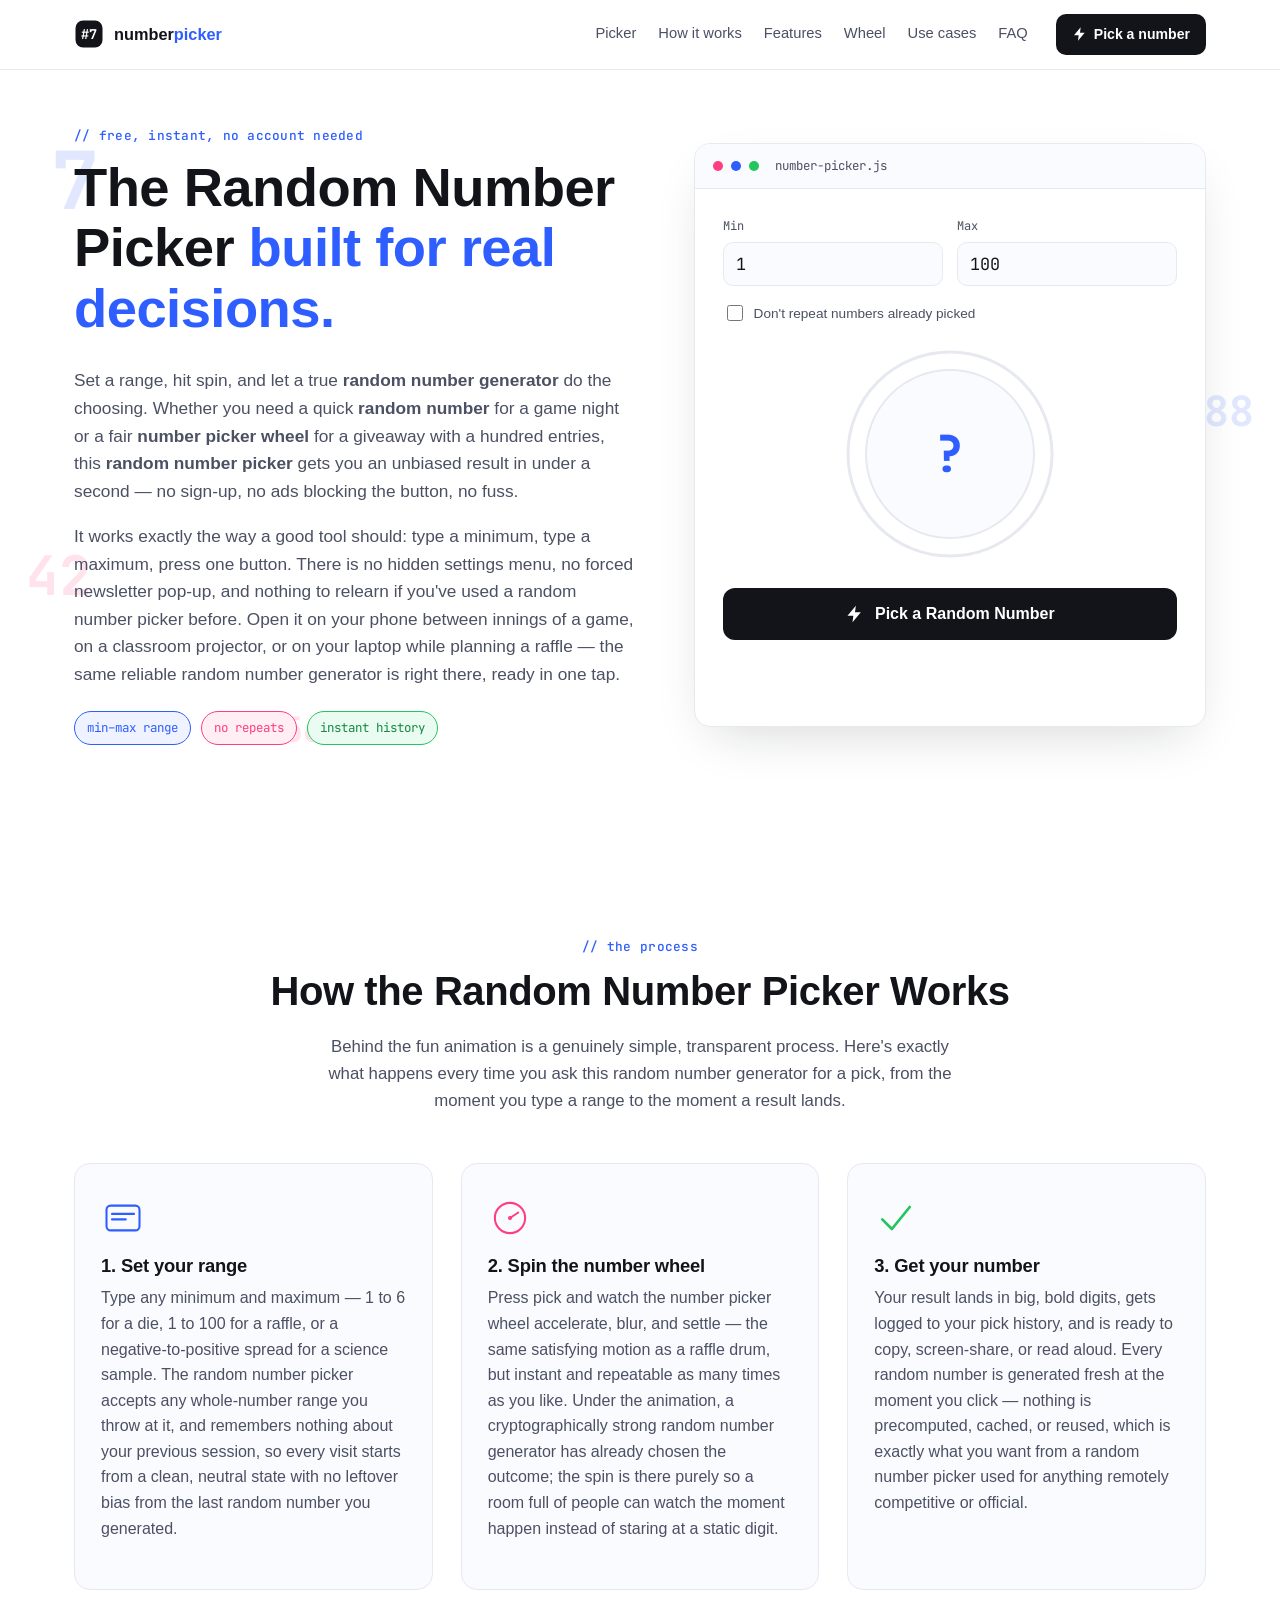
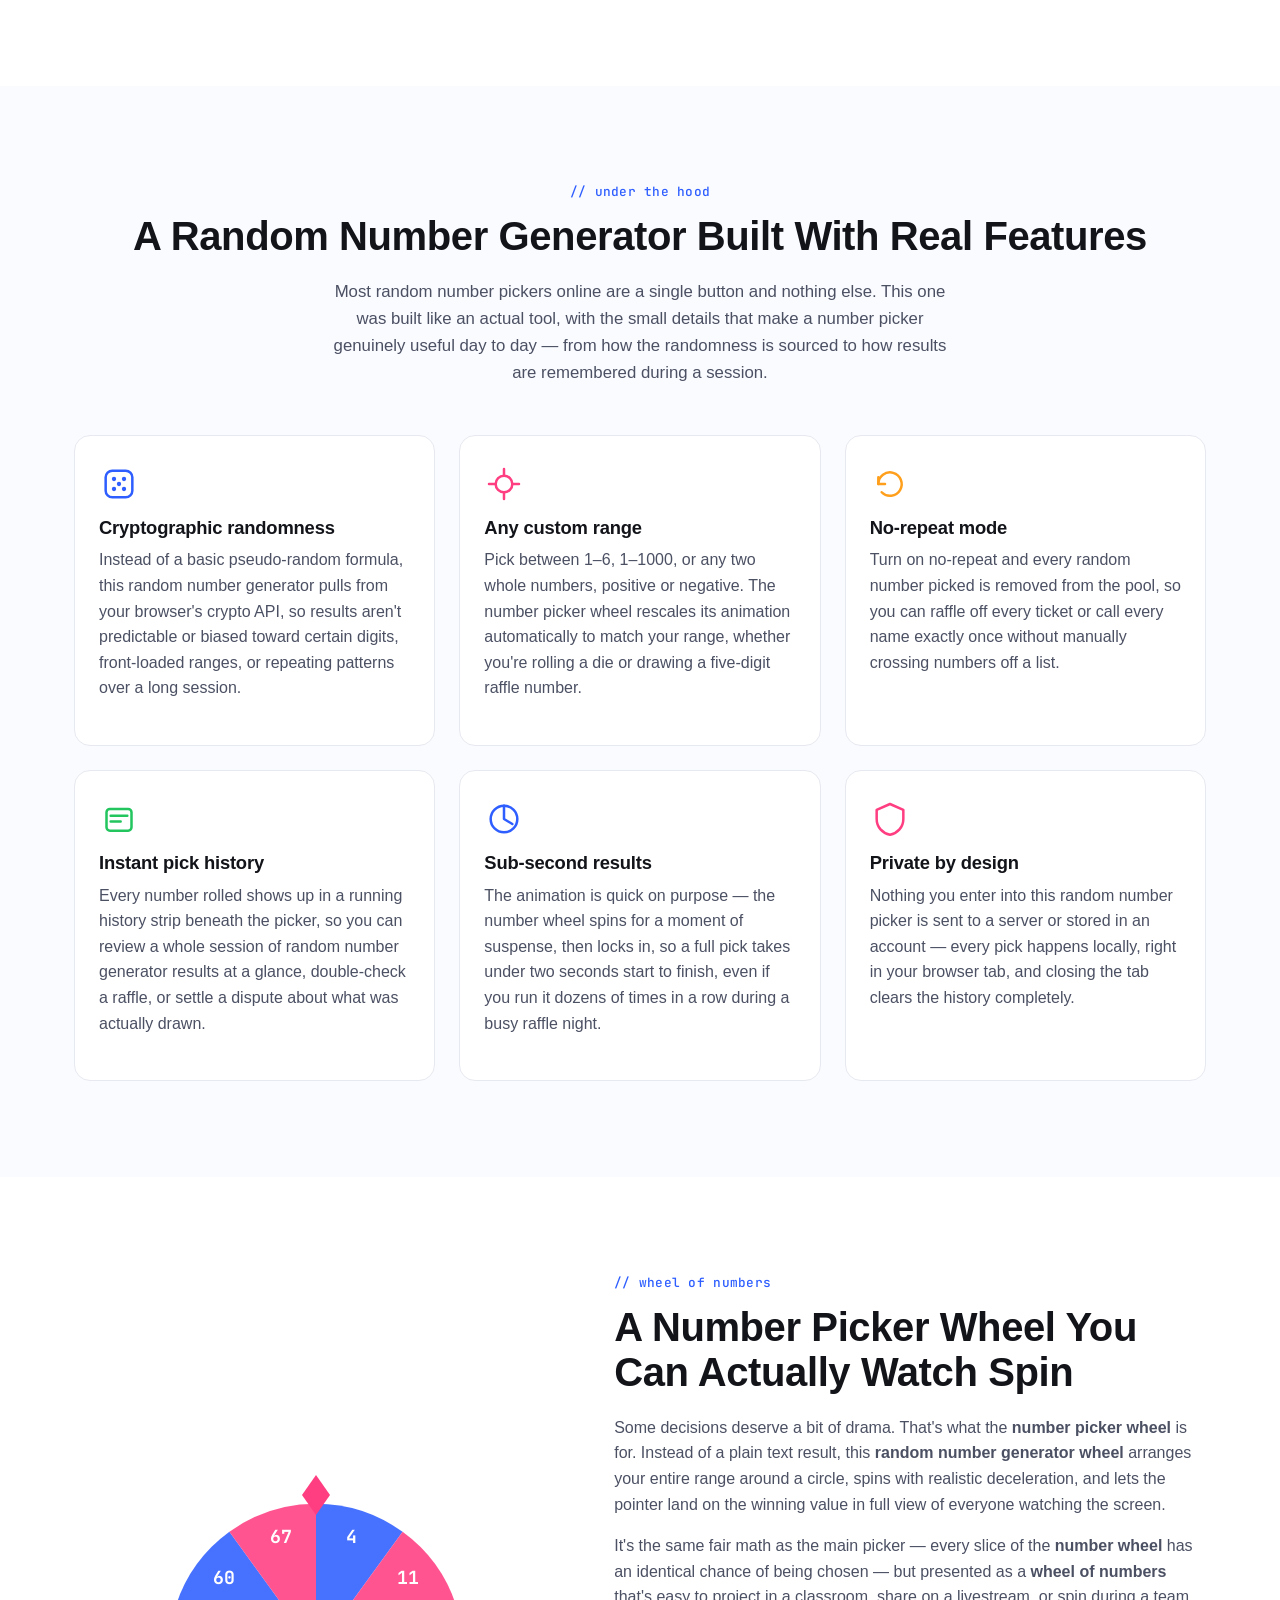
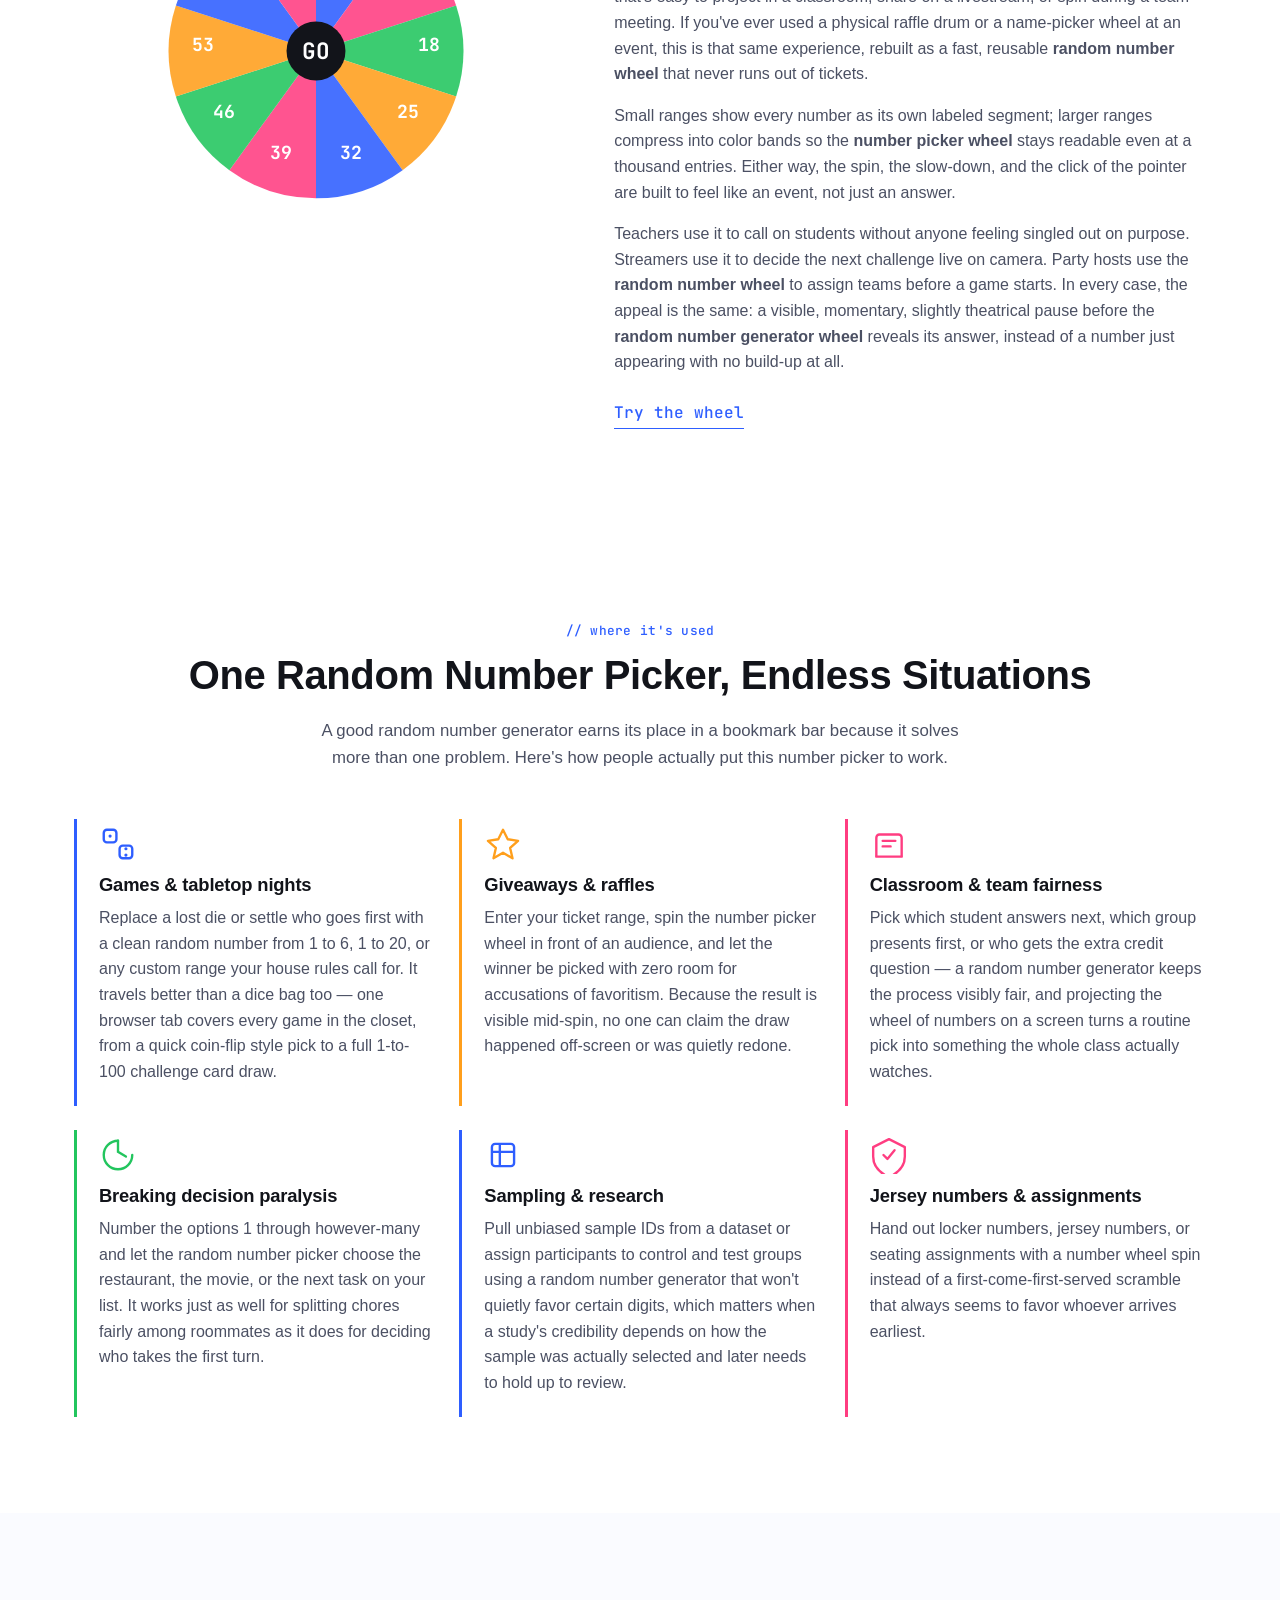
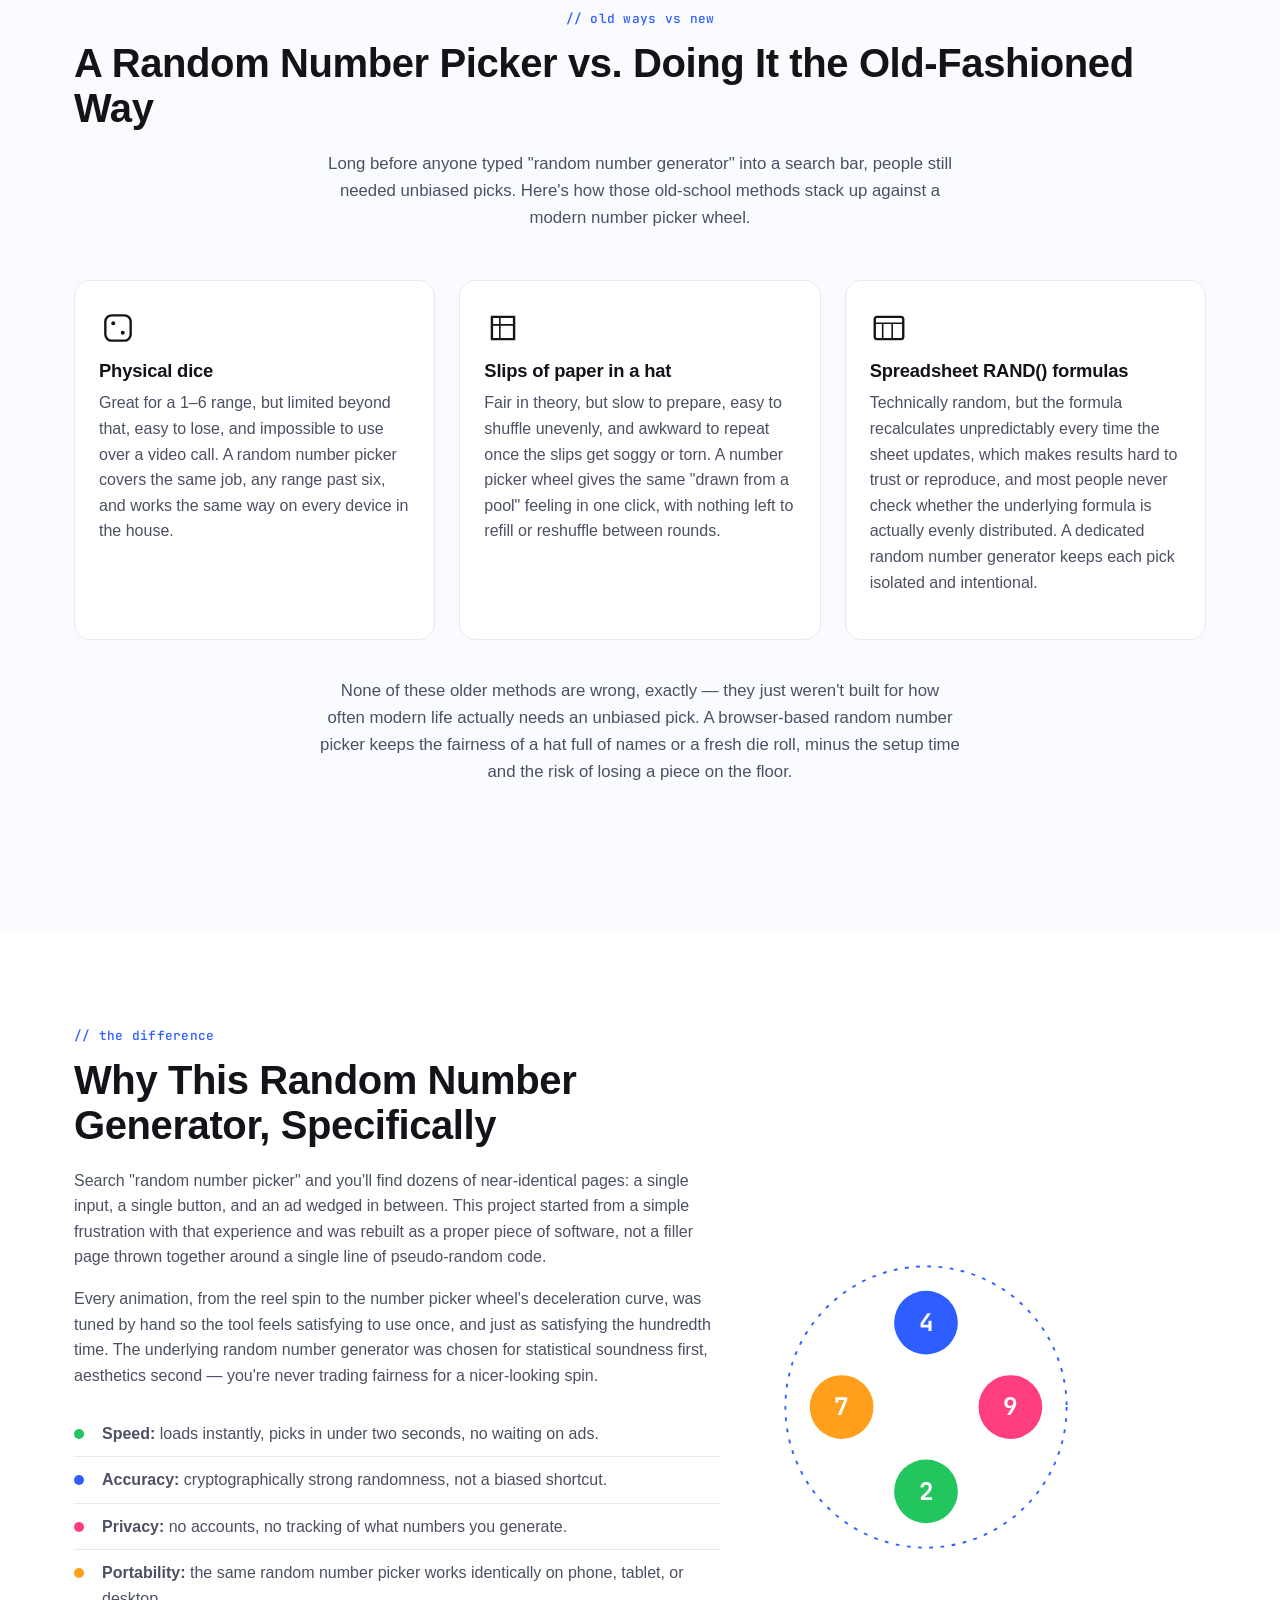
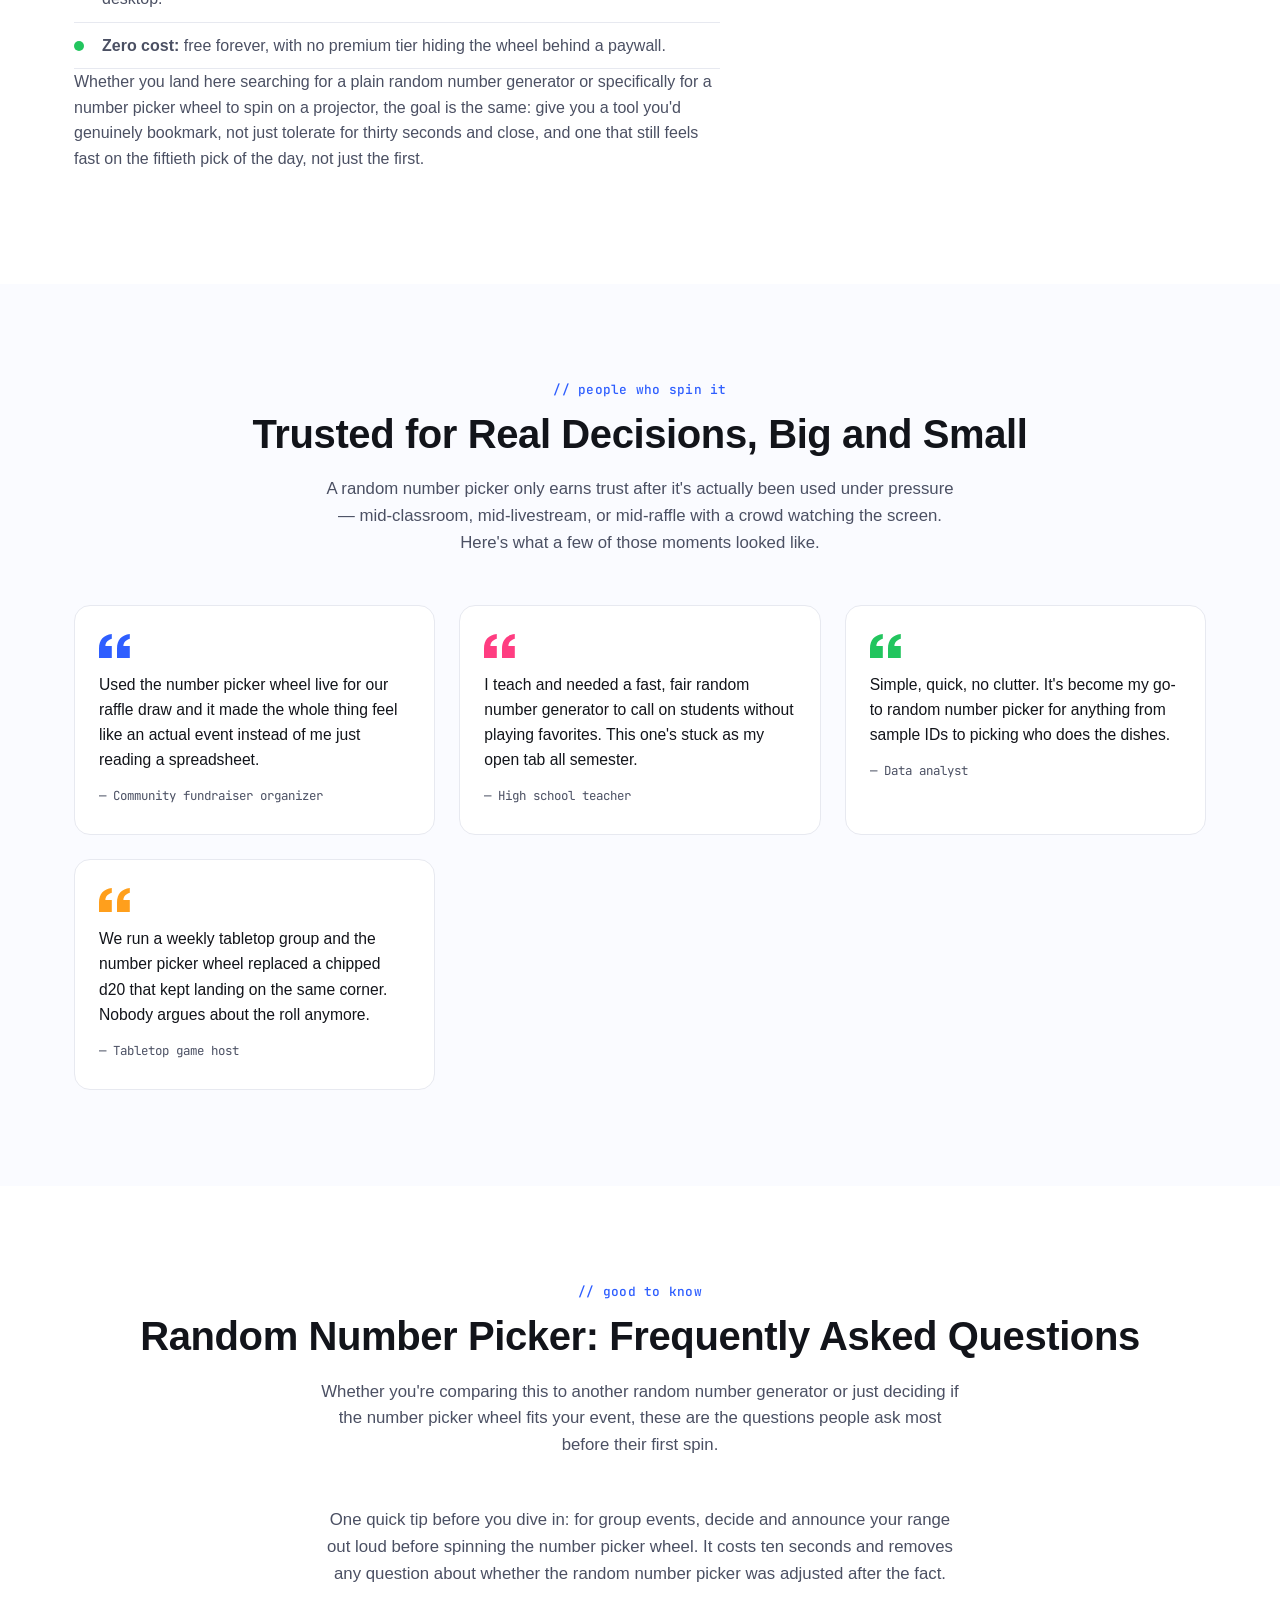
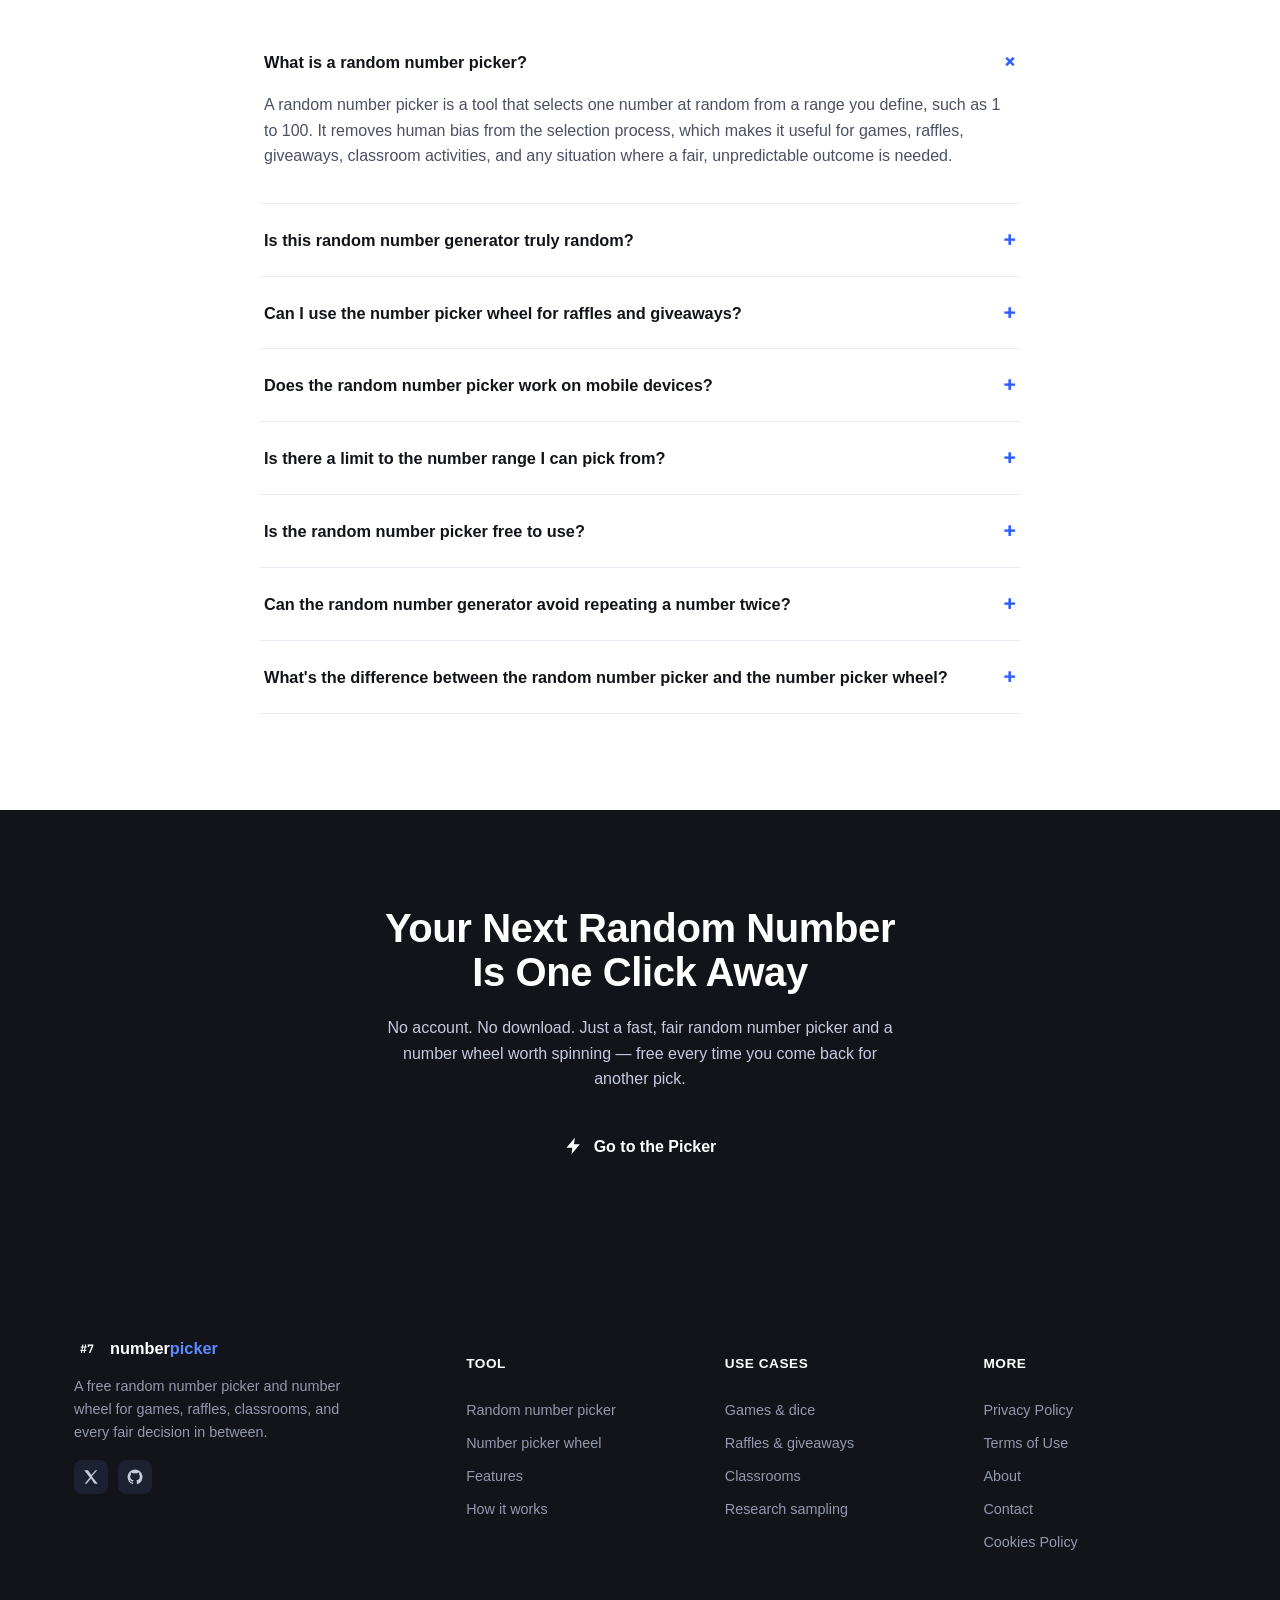
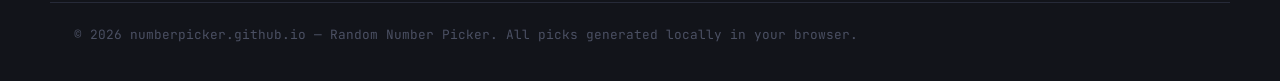
==== commit 1558178b: "Update index.html" ====
--- a/index.html
+++ b/index.html
@@ -33,8 +33,6 @@
 <meta name="twitter:title" content="Random Number Picker — Free Online Random Number Generator">
 <meta name="twitter:description" content="Spin the wheel or roll instantly. A free, fair random number generator and number picker wheel for every use case.">
 <meta name="twitter:image" content="https://numberpicker.github.io/assets/og.png">
-
-<link rel="icon" type="image/svg+xml" href="data:image/svg+xml,%3Csvg xmlns='http://www.w3.org/2000/svg' viewBox='0 0 100 100'%3E%3Ccircle cx='50' cy='50' r='46' fill='%23fff' stroke='%232E5EFF' stroke-width='8'/%3E%3Ctext x='50' y='66' font-size='52' font-family='monospace' font-weight='700' text-anchor='middle' fill='%232E5EFF'%3E%237%3C/text%3E%3C/svg%3E">
 
 <link rel="preconnect" href="https://fonts.googleapis.com">
 <link rel="preconnect" href="https://fonts.gstatic.com" crossorigin>
@@ -373,7 +371,7 @@
           slightly theatrical pause before the <strong>random number generator wheel</strong> reveals its
           answer, instead of a number just appearing with no build-up at all.
         </p>
-        <a href="#picker" class="link-cta">Try the wheel above ↑</a>
+        <a href="/wheel" class="link-cta">Try the wheel</a>
       </div>
     </div>
   </section>
--- a/css/style.css
+++ b/css/style.css
@@ -399,3 +399,14 @@
 @media (prefers-reduced-motion: reduce){
   *{animation-duration:.001ms !important; animation-iteration-count:1 !important; transition-duration:.001ms !important; scroll-behavior:auto !important;}
 }
+
+@media (max-width: 960px) {
+  .hero-grid {
+    display: flex;
+    flex-direction: column;
+  }
+  
+  .hero-grid .picker-card {
+    order: -1;
+  }
+}
